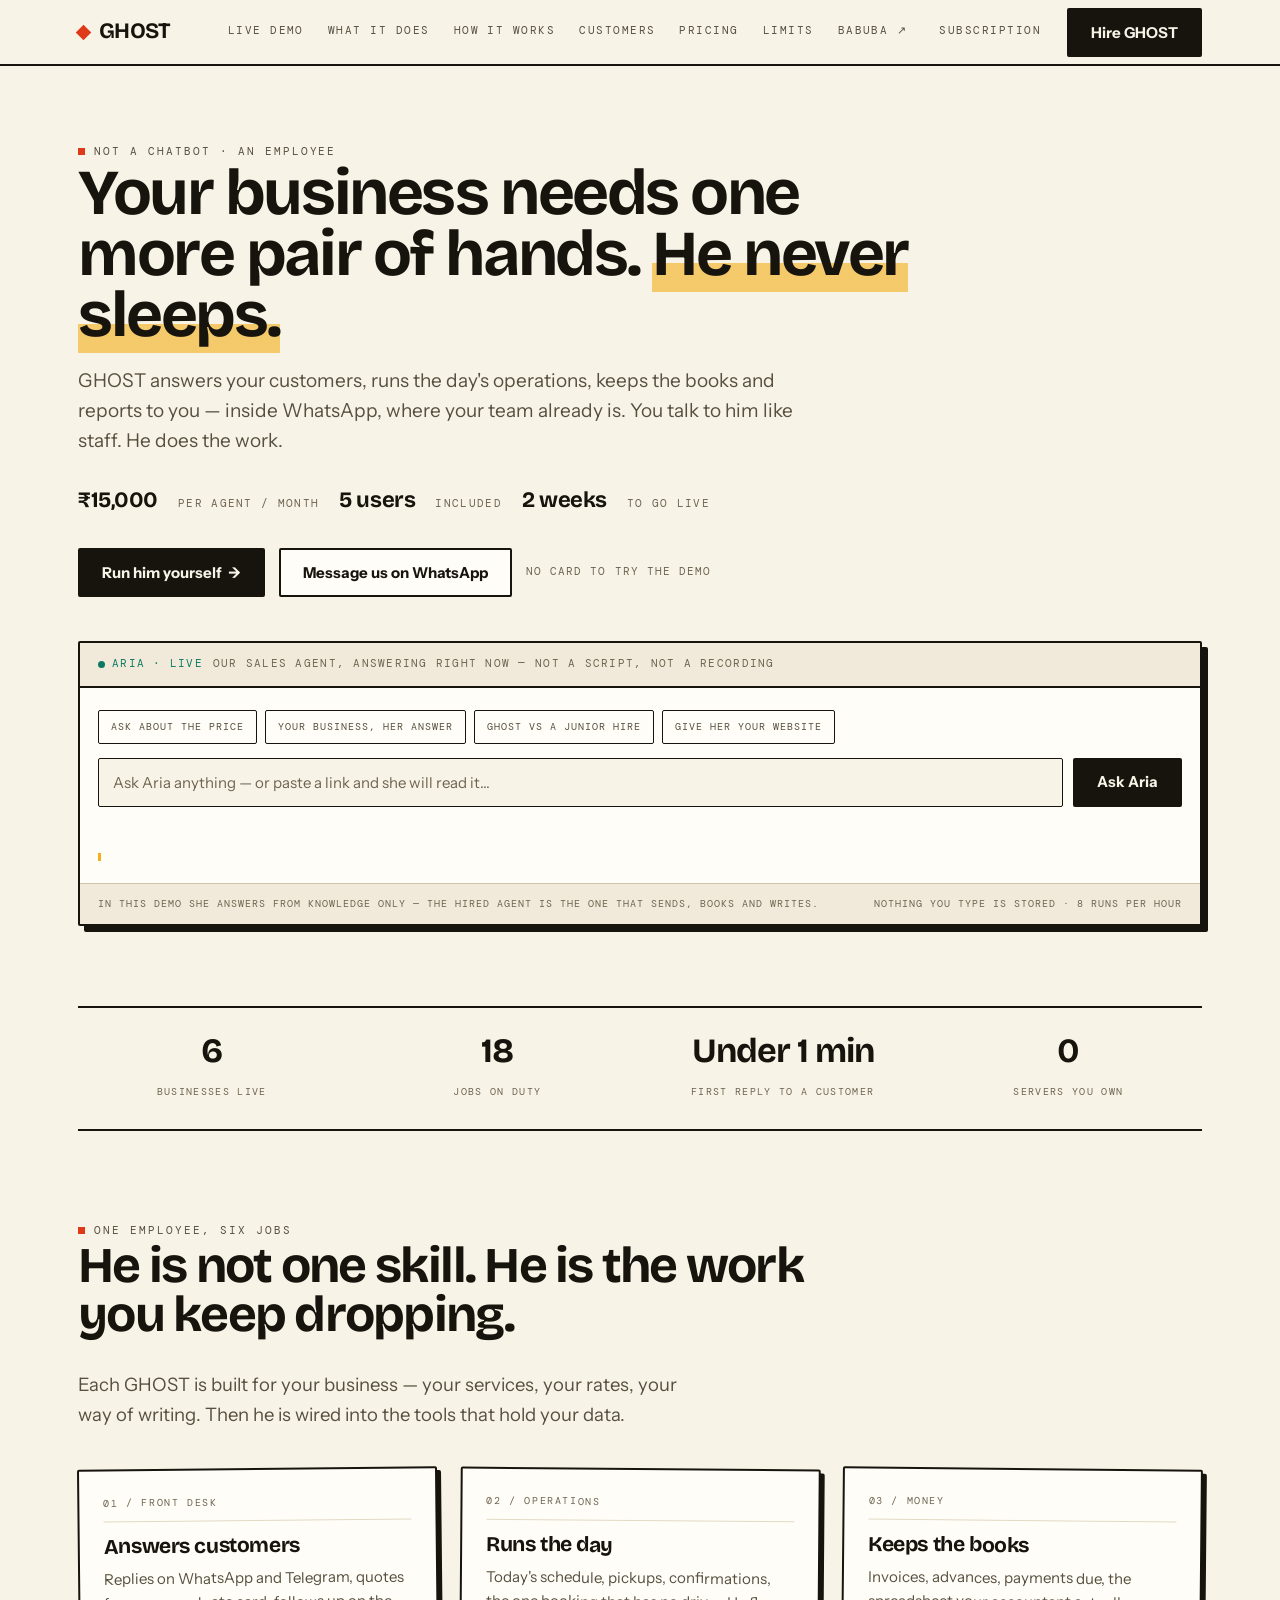
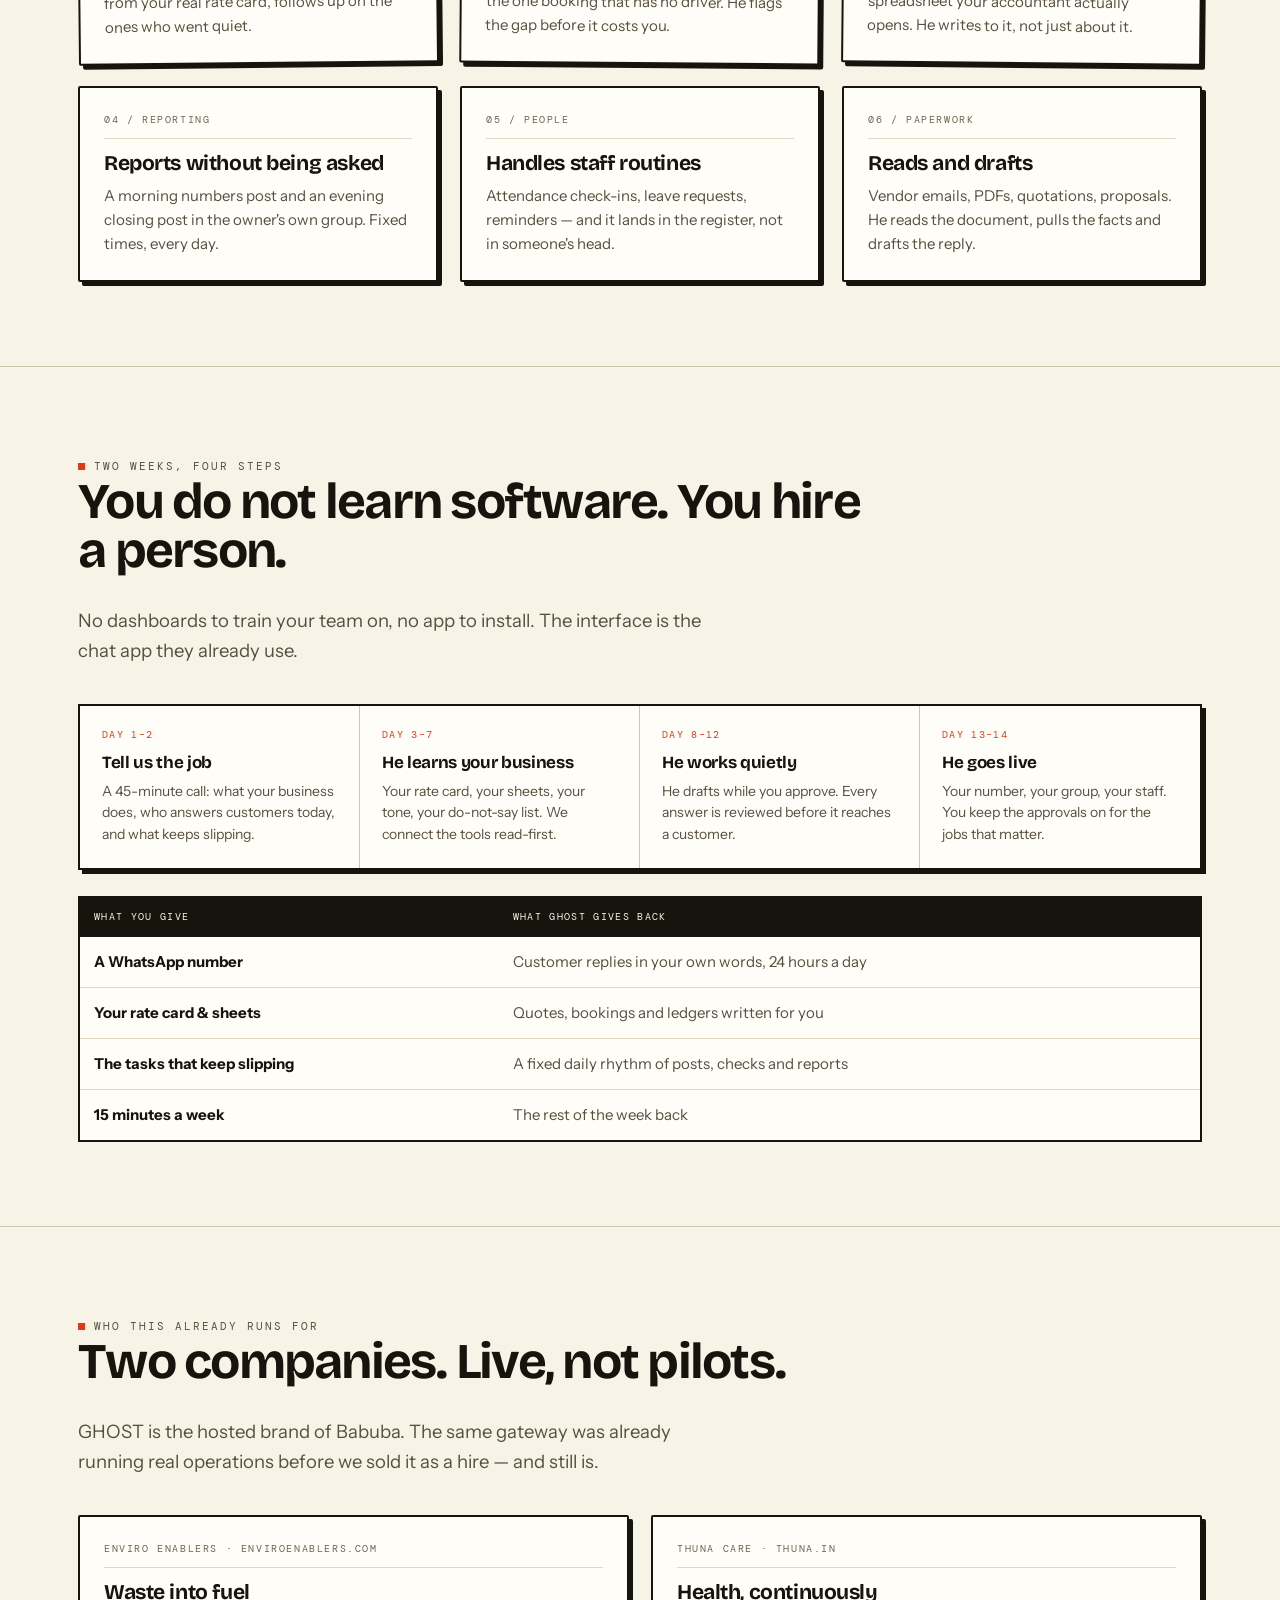
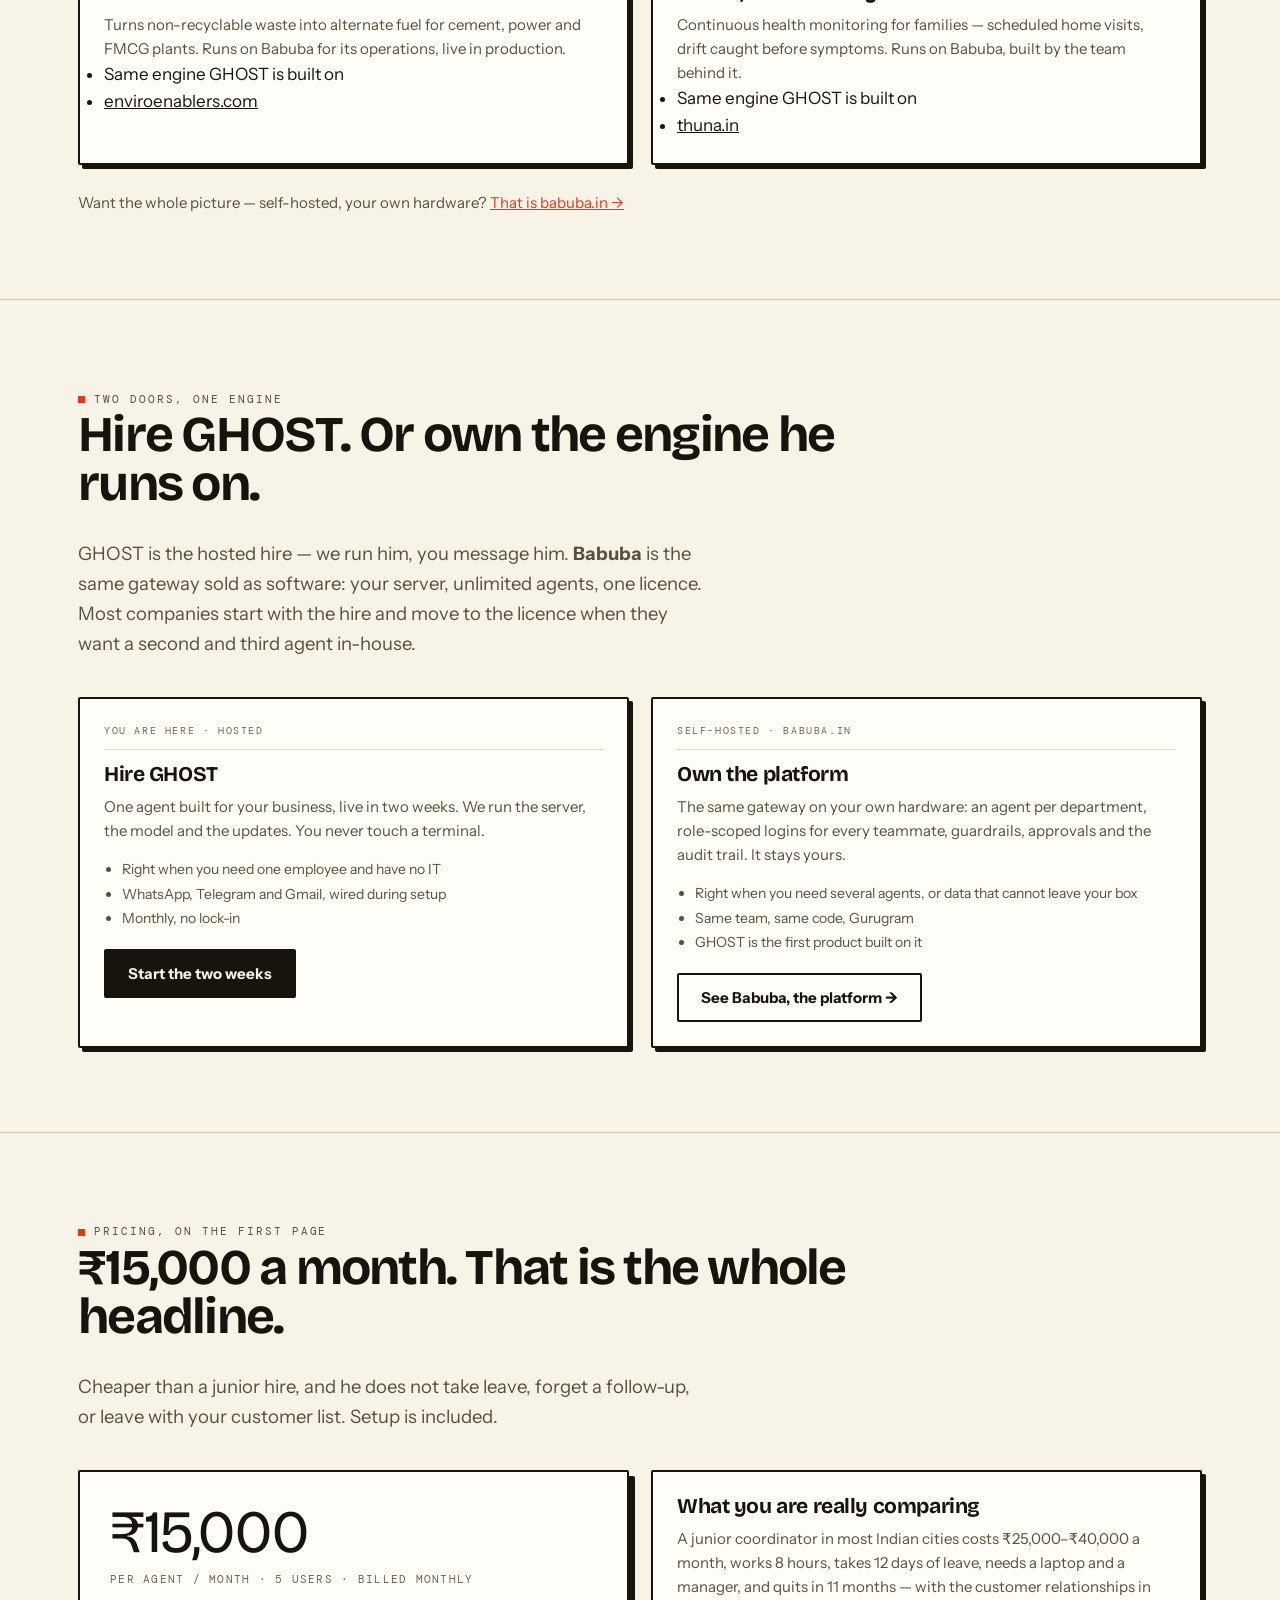
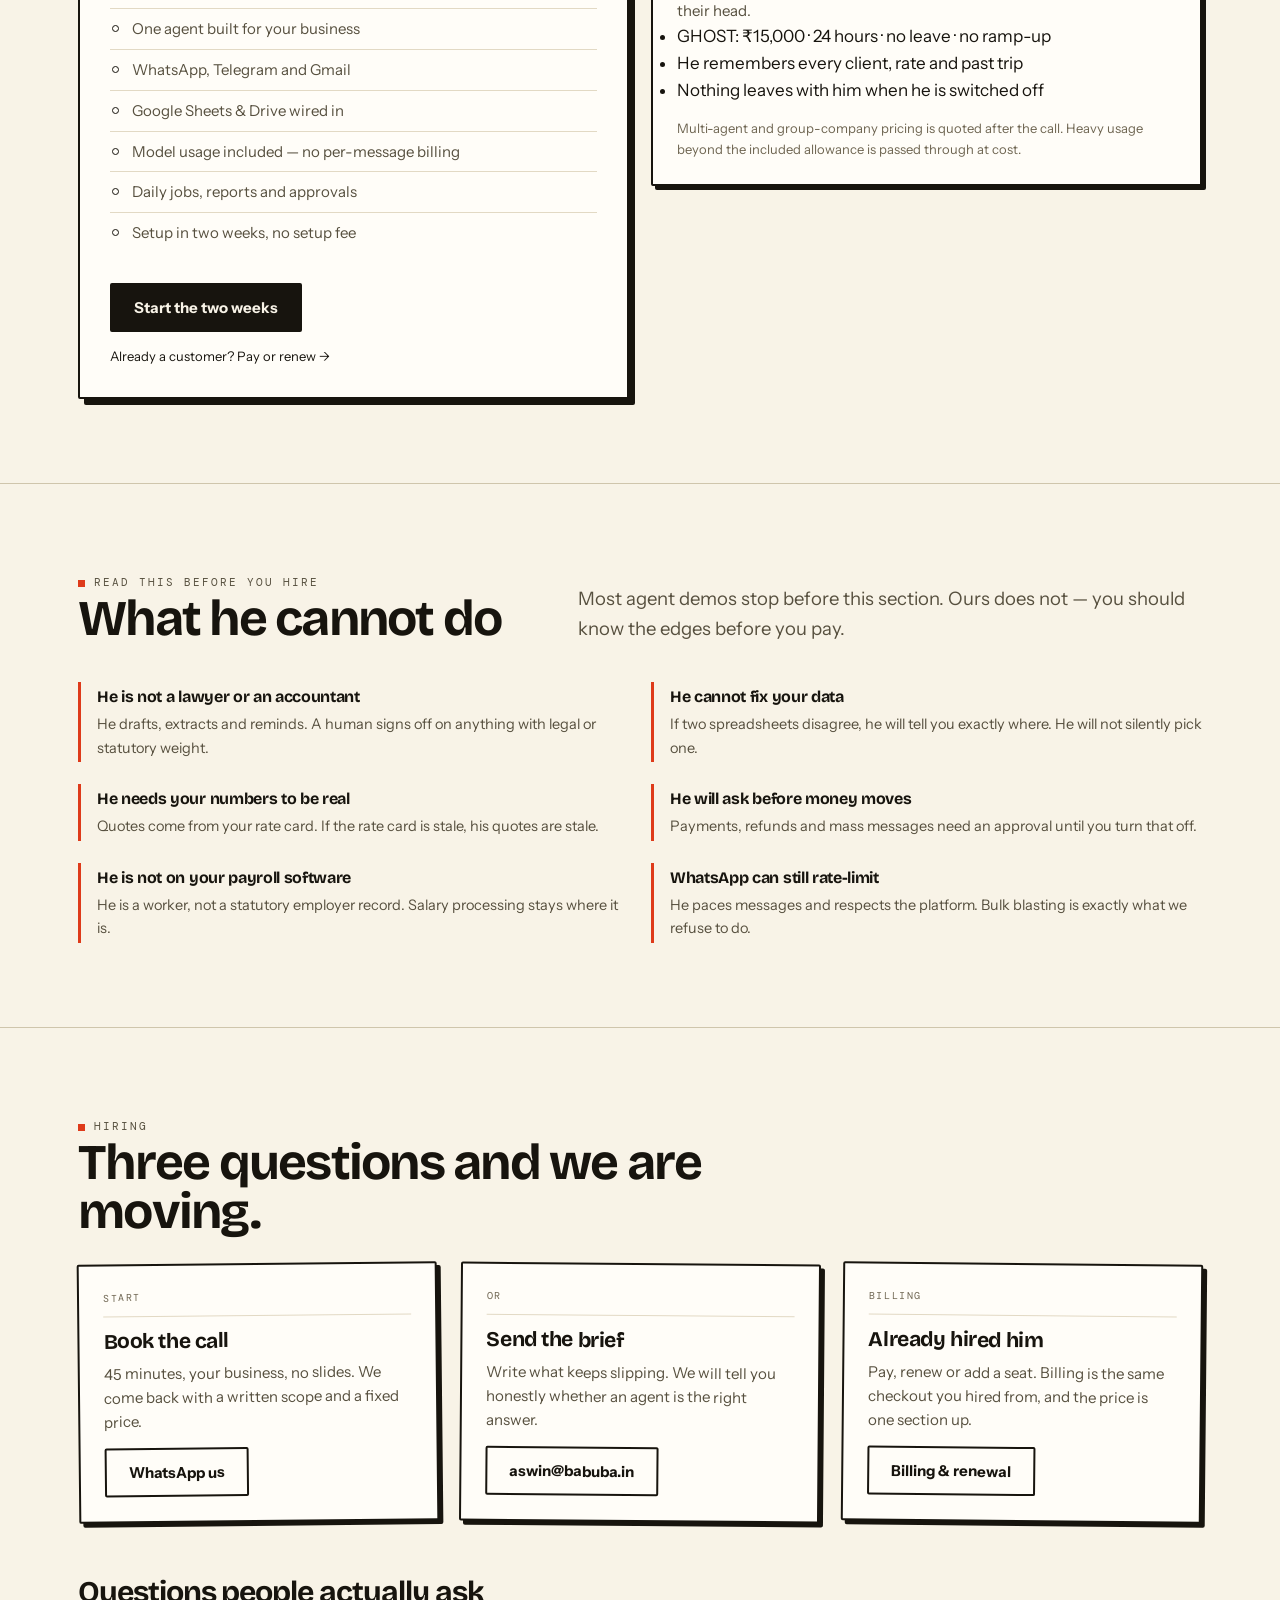
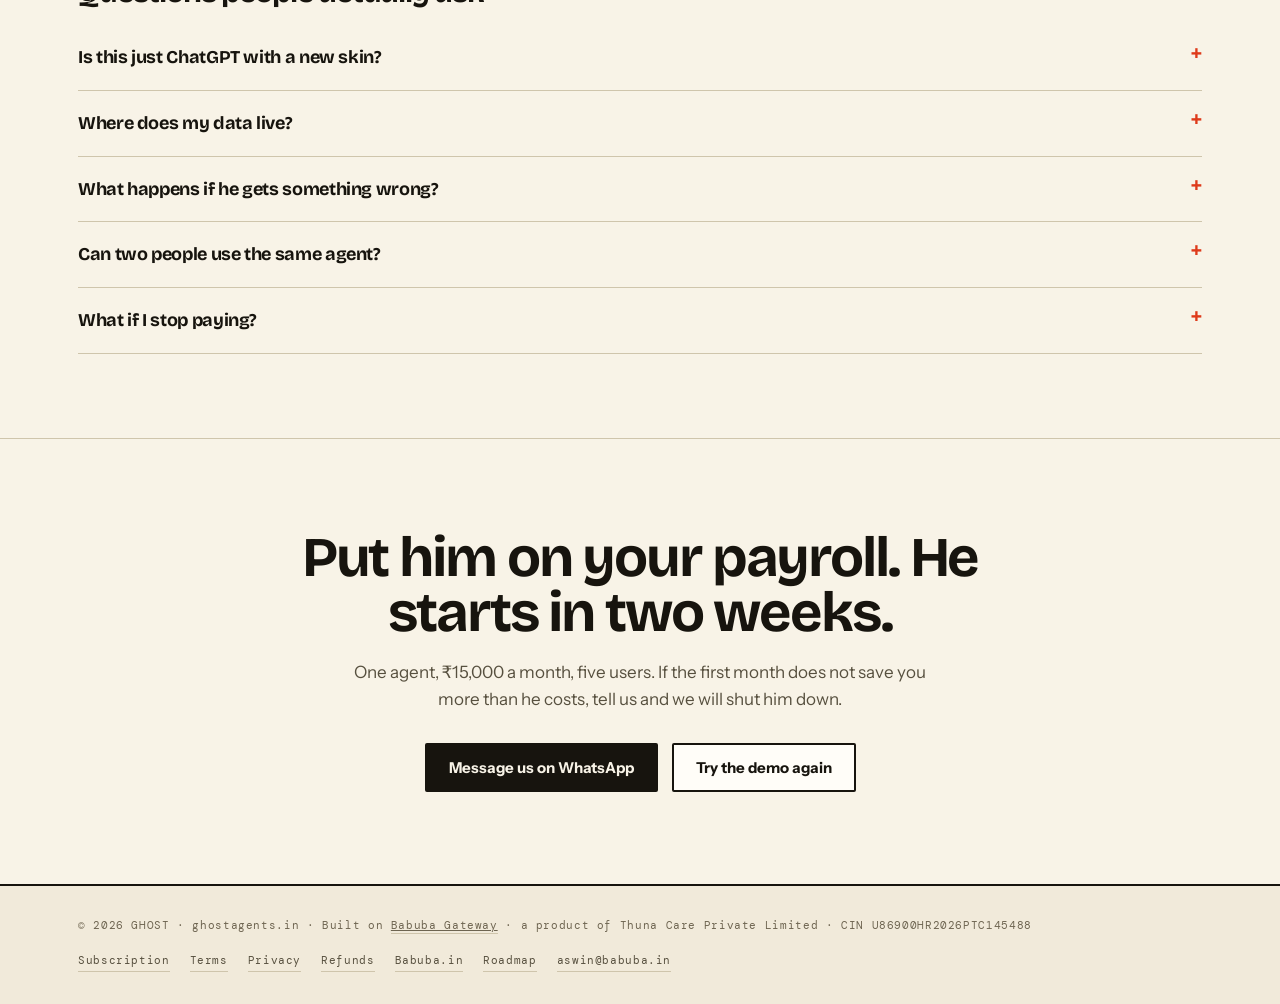
==== index.html @ a164677c "Add #platform band: hire GHOST vs own the Babuba licence, reciprocal link to babuba.in, nav entry" ====
<!DOCTYPE html>
<html lang="en">
<head>
<meta charset="utf-8" />
<meta name="viewport" content="width=device-width,initial-scale=1" />
<title>GHOST — the AI employee that works on WhatsApp</title>
<meta name="description" content="GHOST is an AI employee for your business: it answers customers, runs operations, keeps the books and reports to you — on WhatsApp. ₹15,000 per agent per month for 5 users. Live in two weeks." />
<link rel="canonical" href="https://ghostagents.in/" />
<meta property="og:title" content="GHOST — the AI employee that works on WhatsApp" />
<meta property="og:description" content="One agent that answers customers, runs ops and keeps the books. ₹15,000/month, 5 users, live in two weeks." />
<meta property="og:type" content="website" />
<meta property="og:url" content="https://ghostagents.in/" />
<meta name="theme-color" content="#F8F3E7" />
<meta property="og:site_name" content="GHOST" />
<meta property="og:image" content="https://ghostagents.in/assets/og-ghost.png" />
<meta property="og:image:width" content="1200" />
<meta property="og:image:height" content="630" />
<meta property="og:image:alt" content="GHOST — the AI employee that works on WhatsApp" />
<meta name="twitter:card" content="summary_large_image" />
<meta name="twitter:title" content="GHOST — the AI employee that works on WhatsApp" />
<meta name="twitter:description" content="One agent that answers customers, runs ops and keeps the books. ₹15,000/month, 5 users, live in two weeks." />
<meta name="twitter:image" content="https://ghostagents.in/assets/og-ghost.png" />
<script type="application/ld+json">
{
  "@context": "https://schema.org",
  "@graph": [
    {
      "@type": "Organization",
      "@id": "https://ghostagents.in/#org",
      "name": "GHOST",
      "legalName": "Thuna Care Private Limited",
      "url": "https://ghostagents.in/",
      "email": "aswin@babuba.in",
      "logo": "https://ghostagents.in/assets/og-ghost.png",
      "identifier": "CIN U86900HR2026PTC145488",
      "address": {
        "@type": "PostalAddress",
        "addressLocality": "Gurugram",
        "addressRegion": "Haryana",
        "addressCountry": "IN"
      },
      "sameAs": [
        "https://www.babuba.in"
      ]
    },
    {
      "@type": "Product",
      "name": "GHOST",
      "description": "An AI employee for small businesses that answers customers, runs daily operations, keeps the books and reports to the owner inside WhatsApp.",
      "brand": {
        "@id": "https://ghostagents.in/#org"
      },
      "category": "AI employee / business automation",
      "offers": {
        "@type": "Offer",
        "price": "15000",
        "priceCurrency": "INR",
        "availability": "https://schema.org/InStock",
        "url": "https://ghostagents.in/#pricing",
        "priceSpecification": {
          "@type": "UnitPriceSpecification",
          "price": "15000",
          "priceCurrency": "INR",
          "unitText": "MONTH",
          "referenceQuantity": {
            "@type": "QuantitativeValue",
            "value": 1,
            "unitCode": "MON"
          }
        }
      }
    }
  ]
}
</script>
<link rel="icon" href="data:image/svg+xml,<svg xmlns='http://www.w3.org/2000/svg' viewBox='0 0 100 100'><rect width='100' height='100' rx='22' fill='%2317140E'/><text x='50' y='72' font-size='62' font-family='system-ui' font-weight='700' fill='%23F8F3E7' text-anchor='middle'>G</text></svg>" />
<link rel="icon" type="image/png" sizes="64x64" href="/favicon.png" />
<link rel="apple-touch-icon" sizes="180x180" href="/apple-touch-icon.png" />
<link rel="stylesheet" href="/theme.css?v=2" />
</head>
<body>

<header>
  <div class="wrap">
    <nav>
      <a class="brand" href="/"><span class="dot"></span>GHOST</a>
      <div class="nlinks">
        <a href="#demo">Live demo</a>
        <a href="#works">What it does</a>
        <a href="#how">How it works</a>
        <a href="#who">Customers</a>
        <a href="#pricing">Pricing</a>
        <a href="#limits">Limits</a>
        <a href="#platform">Babuba &#8599;</a>
      </div>
      <a class="nsub" href="https://app.ghostagents.in/">Subscription</a>
        <a class="btn btn-p" href="#start">Hire GHOST</a>
    </nav>
  </div>
</header>

<main>
<div class="wrap">
  <div class="hero">
    <span class="eyebrow">Not a chatbot · an employee</span>
    <h1>Your business needs one more pair of hands. <em>He never sleeps.</em></h1>
    <p>GHOST answers your customers, runs the day's operations, keeps the books and reports to you — inside WhatsApp, where your team already is. You talk to him like staff. He does the work.</p>
    <div class="pricebar">
      <b>₹15,000</b><span>per agent / month</span>
      <b>5 users</b><span>included</span>
      <b>2 weeks</b><span>to go live</span>
    </div>
    <div class="cta">
      <a class="btn btn-p" href="#demo">Run him yourself &nbsp;→</a>
      <a class="btn btn-g" href="https://wa.me/919497243925?text=Hi%2C%20I%20want%20to%20hire%20GHOST" target="_blank" rel="noopener">Message us on WhatsApp</a>
      <small>No card to try the demo</small>
    </div>

    <!-- LIVE DEMO -->
    <div class="demo" id="demo">
      <div class="demo-top">
        <span class="live"><i></i>ARIA · LIVE</span>
        <span>our sales agent, answering right now — not a script, not a recording</span>
      </div>
      <div class="demo-body">
        <div class="chips">
          <button class="chip" data-t="What is GHOST, in one line, and what does it cost?">Ask about the price</button>
          <button class="chip" data-t="We run a 6-person travel agency in Kochi. What would GHOST actually do for us?">Your business, her answer</button>
          <button class="chip" data-t="Which is the better buy for a small firm — GHOST at Rs 15,000 a month or a junior hire?">GHOST vs a junior hire</button>
          <button class="chip" data-t="https://ghostagents.in what would you change on this page?">Give her your website</button>
        </div>
        <div class="row">
          <input class="din" id="q" placeholder="Ask Aria anything — or paste a link and she will read it…" maxlength="400" />
          <button class="run" id="go">Ask Aria</button>
        </div>
        <div class="out" id="out">
          <div class="trace" id="trace"></div>
          <div class="facts" id="facts"></div>
          <div class="answer" id="answer"></div>
        </div>
      </div>
      <div class="demo-foot">
        <span id="meta">In this demo she answers from knowledge only — the hired agent is the one that sends, books and writes.</span>
        <span>Nothing you type is stored · 8 runs per hour</span>
      </div>
    </div>
  </div>

  <div class="strip">
    <div class="strip-grid">
      <div><b>6</b><span>businesses live</span></div>
      <div><b>18</b><span>jobs on duty</span></div>
      <div><b>Under 1 min</b><span>first reply to a customer</span></div>
      <div><b>0</b><span>servers you own</span></div>
    </div>
  </div>
</div>

<section class="blk" id="works">
  <div class="wrap">
    <div class="head">
      <div>
        <span class="eyebrow">One employee, six jobs</span>
        <h2 class="sec-t">He is not one skill. He is the work you keep dropping.</h2>
      </div>
      <p class="lede">Each GHOST is built for your business — your services, your rates, your way of writing. Then he is wired into the tools that hold your data.</p>
    </div>
    <div class="grid3">
      <div class="card"><span class="num">01 / FRONT DESK</span><h3>Answers customers</h3><p>Replies on WhatsApp and Telegram, quotes from your real rate card, follows up on the ones who went quiet.</p></div>
      <div class="card"><span class="num">02 / OPERATIONS</span><h3>Runs the day</h3><p>Today's schedule, pickups, confirmations, the one booking that has no driver. He flags the gap before it costs you.</p></div>
      <div class="card"><span class="num">03 / MONEY</span><h3>Keeps the books</h3><p>Invoices, advances, payments due, the spreadsheet your accountant actually opens. He writes to it, not just about it.</p></div>
      <div class="card"><span class="num">04 / REPORTING</span><h3>Reports without being asked</h3><p>A morning numbers post and an evening closing post in the owner's own group. Fixed times, every day.</p></div>
      <div class="card"><span class="num">05 / PEOPLE</span><h3>Handles staff routines</h3><p>Attendance check-ins, leave requests, reminders — and it lands in the register, not in someone's head.</p></div>
      <div class="card"><span class="num">06 / PAPERWORK</span><h3>Reads and drafts</h3><p>Vendor emails, PDFs, quotations, proposals. He reads the document, pulls the facts and drafts the reply.</p></div>
    </div>
  </div>
</section>

<section class="blk" id="how">
  <div class="wrap">
    <div class="head">
      <div>
        <span class="eyebrow">Two weeks, four steps</span>
        <h2 class="sec-t">You do not learn software. You hire a person.</h2>
      </div>
      <p class="lede">No dashboards to train your team on, no app to install. The interface is the chat app they already use.</p>
    </div>
    <div class="steps">
      <div class="step"><em>DAY 1–2</em><b>Tell us the job</b><p>A 45-minute call: what your business does, who answers customers today, and what keeps slipping.</p></div>
      <div class="step"><em>DAY 3–7</em><b>He learns your business</b><p>Your rate card, your sheets, your tone, your do-not-say list. We connect the tools read-first.</p></div>
      <div class="step"><em>DAY 8–12</em><b>He works quietly</b><p>He drafts while you approve. Every answer is reviewed before it reaches a customer.</p></div>
      <div class="step"><em>DAY 13–14</em><b>He goes live</b><p>Your number, your group, your staff. You keep the approvals on for the jobs that matter.</p></div>
    </div>
    <table class="tbl">
      <thead><tr><th>What you give</th><th>What GHOST gives back</th></tr></thead>
      <tbody>
        <tr><td>A WhatsApp number</td><td>Customer replies in your own words, 24 hours a day</td></tr>
        <tr><td>Your rate card &amp; sheets</td><td>Quotes, bookings and ledgers written for you</td></tr>
        <tr><td>The tasks that keep slipping</td><td>A fixed daily rhythm of posts, checks and reports</td></tr>
        <tr><td>15 minutes a week</td><td>The rest of the week back</td></tr>
      </tbody>
    </table>
  </div>
</section>

<section class="blk" id="who">
  <div class="wrap">
    <div class="head">
      <div>
        <span class="eyebrow">Who this already runs for</span>
        <h2 class="sec-t">Two companies. Live, not pilots.</h2>
      </div>
      <p class="lede">GHOST is the hosted brand of Babuba. The same gateway was already running real operations before we sold it as a hire &mdash; and still is.</p>
    </div>
    <div class="grid2">
      <div class="card">
        <span class="num">ENVIRO ENABLERS &middot; enviroenablers.com</span>
        <h3>Waste into fuel</h3>
        <p>Turns non-recyclable waste into alternate fuel for cement, power and FMCG plants. Runs on Babuba for its operations, live in production.</p>
        <ul>
          <li>Same engine GHOST is built on</li>
          <li><a href="https://enviroenablers.com" target="_blank" rel="noopener" style="color:inherit;text-decoration:underline">enviroenablers.com</a></li>
        </ul>
      </div>
      <div class="card">
        <span class="num">THUNA CARE &middot; thuna.in</span>
        <h3>Health, continuously</h3>
        <p>Continuous health monitoring for families &mdash; scheduled home visits, drift caught before symptoms. Runs on Babuba, built by the team behind it.</p>
        <ul>
          <li>Same engine GHOST is built on</li>
          <li><a href="https://thuna.in" target="_blank" rel="noopener" style="color:inherit;text-decoration:underline">thuna.in</a></li>
        </ul>
      </div>
    </div>
    <p style="margin-top:26px;color:var(--mut);font-size:15px">Want the whole picture &mdash; self-hosted, your own hardware? <a href="https://www.babuba.in/" target="_blank" rel="noopener" style="color:var(--acc);text-decoration:underline">That is babuba.in &rarr;</a></p>
  </div>
</section>

<section class="blk" id="platform">
  <div class="wrap">
    <div class="head">
      <div>
        <span class="eyebrow">Two doors, one engine</span>
        <h2 class="sec-t">Hire GHOST. Or own the engine he runs on.</h2>
      </div>
      <p class="lede">GHOST is the hosted hire &mdash; we run him, you message him. <b>Babuba</b> is the same gateway sold as software: your server, unlimited agents, one licence. Most companies start with the hire and move to the licence when they want a second and third agent in-house.</p>
    </div>
    <div class="grid2">
      <div class="card">
        <span class="num">You are here &middot; hosted</span>
        <h3>Hire GHOST</h3>
        <p>One agent built for your business, live in two weeks. We run the server, the model and the updates. You never touch a terminal.</p>
        <ul style="margin:14px 0 0;padding-left:18px;font-size:14px;line-height:1.75;color:var(--ink2)">
          <li>Right when you need one employee and have no IT</li>
          <li>WhatsApp, Telegram and Gmail, wired during setup</li>
          <li>Monthly, no lock-in</li>
        </ul>
        <a class="btn btn-p" style="margin-top:18px" href="#start">Start the two weeks</a>
      </div>
      <div class="card">
        <span class="num">Self-hosted &middot; babuba.in</span>
        <h3>Own the platform</h3>
        <p>The same gateway on your own hardware: an agent per department, role-scoped logins for every teammate, guardrails, approvals and the audit trail. It stays yours.</p>
        <ul style="margin:14px 0 0;padding-left:18px;font-size:14px;line-height:1.75;color:var(--ink2)">
          <li>Right when you need several agents, or data that cannot leave your box</li>
          <li>Same team, same code, Gurugram</li>
          <li>GHOST is the first product built on it</li>
        </ul>
        <a class="btn btn-g" style="margin-top:18px" href="https://www.babuba.in/" target="_blank" rel="noopener">See Babuba, the platform &rarr;</a>
      </div>
    </div>
  </div>
</section>

<section class="blk" id="pricing">
  <div class="wrap">
    <div class="head">
      <div>
        <span class="eyebrow">Pricing, on the first page</span>
        <h2 class="sec-t">₹15,000 a month. That is the whole headline.</h2>
      </div>
      <p class="lede">Cheaper than a junior hire, and he does not take leave, forget a follow-up, or leave with your customer list. Setup is included.</p>
    </div>
    <div class="grid2">
      <div class="pcard">
        <div class="amt">₹15,000</div>
        <div class="per">per agent / month · 5 users · billed monthly</div>
        <ul>
          <li>One agent built for your business</li>
          <li>WhatsApp, Telegram and Gmail</li>
          <li>Google Sheets &amp; Drive wired in</li>
          <li>Model usage included — no per-message billing</li>
          <li>Daily jobs, reports and approvals</li>
          <li>Setup in two weeks, no setup fee</li>
        </ul>
        <div class="cta"><a class="btn btn-p" href="#start">Start the two weeks</a></div>
      <p style="margin-top:14px;font-size:13px"><a href="https://app.ghostagents.in/">Already a customer? Pay or renew &rarr;</a></p>
      </div>
      <div class="card" style="align-self:start">
        <h3>What you are really comparing</h3>
        <p>A junior coordinator in most Indian cities costs ₹25,000–₹40,000 a month, works 8 hours, takes 12 days of leave, needs a laptop and a manager, and quits in 11 months — with the customer relationships in their head.</p>
        <ul>
          <li>GHOST: ₹15,000 · 24 hours · no leave · no ramp-up</li>
          <li>He remembers every client, rate and past trip</li>
          <li>Nothing leaves with him when he is switched off</li>
        </ul>
        <p style="margin-top:14px;color:var(--dim);font-size:13px">Multi-agent and group-company pricing is quoted after the call. Heavy usage beyond the included allowance is passed through at cost.</p>
      </div>
    </div>
  </div>
</section>

<section class="blk" id="limits">
  <div class="wrap">
    <div class="head">
      <div>
        <span class="eyebrow">Read this before you hire</span>
        <h2 class="sec-t">What he cannot do</h2>
      </div>
      <p class="lede">Most agent demos stop before this section. Ours does not — you should know the edges before you pay.</p>
    </div>
    <div class="limits">
      <div class="lim"><b>He is not a lawyer or an accountant</b><p>He drafts, extracts and reminds. A human signs off on anything with legal or statutory weight.</p></div>
      <div class="lim"><b>He cannot fix your data</b><p>If two spreadsheets disagree, he will tell you exactly where. He will not silently pick one.</p></div>
      <div class="lim"><b>He needs your numbers to be real</b><p>Quotes come from your rate card. If the rate card is stale, his quotes are stale.</p></div>
      <div class="lim"><b>He will ask before money moves</b><p>Payments, refunds and mass messages need an approval until you turn that off.</p></div>
      <div class="lim"><b>He is not on your payroll software</b><p>He is a worker, not a statutory employer record. Salary processing stays where it is.</p></div>
      <div class="lim"><b>WhatsApp can still rate-limit</b><p>He paces messages and respects the platform. Bulk blasting is exactly what we refuse to do.</p></div>
    </div>
  </div>
</section>

<section class="blk" id="start">
  <div class="wrap">
    <span class="eyebrow">Hiring</span>
    <h2 class="sec-t" style="margin-bottom:26px">Three questions and we are moving.</h2>
    <div class="grid3">
      <div class="card"><span class="num">START</span><h3>Book the call</h3><p>45 minutes, your business, no slides. We come back with a written scope and a fixed price.</p><a class="btn btn-g" style="margin-top:14px" href="https://wa.me/919497243925?text=Hi%2C%20I%20want%20to%20hire%20GHOST" target="_blank" rel="noopener">WhatsApp us</a></div>
      <div class="card"><span class="num">OR</span><h3>Send the brief</h3><p>Write what keeps slipping. We will tell you honestly whether an agent is the right answer.</p><a class="btn btn-g" style="margin-top:14px" href="mailto:aswin@babuba.in?subject=Hiring%20GHOST">aswin@babuba.in</a></div>
      <div class="card"><span class="num">BILLING</span><h3>Already hired him</h3><p>Pay, renew or add a seat. Billing is the same checkout you hired from, and the price is one section up.</p><a class="btn btn-g" style="margin-top:14px" href="https://app.ghostagents.in/" target="_blank" rel="noopener">Billing &amp; renewal</a></div>
    </div>

    <div style="margin-top:56px">
      <h2 class="sec-t" style="font-size:clamp(22px,2.6vw,30px);margin-bottom:18px">Questions people actually ask</h2>
      <details><summary>Is this just ChatGPT with a new skin?</summary><p>No. ChatGPT answers; GHOST acts. He holds the tools — WhatsApp, your Sheets, your Drive, your site repo — and he runs on a schedule. The demo above is a real live call, not a video.</p></details>
      <details><summary>Where does my data live?</summary><p>Your agent runs in its own isolated container with its own credentials. One customer's agent cannot read another's data, and your Google account is connected by you, revocable by you, at any time.</p></details>
      <details><summary>What happens if he gets something wrong?</summary><p>Approvals stay on for the jobs that matter until you trust him. Every action is logged, and you can read the log from the panel — what he read, what he wrote, and when.</p></details>
      <details><summary>Can two people use the same agent?</summary><p>Yes — five users are included. Staff, family or partners can each talk to him, and he answers according to who is asking.</p></details>
      <details><summary>What if I stop paying?</summary><p>He stops. You keep your data — it lives in your Google account and your WhatsApp, not in ours.</p></details>
    </div>
  </div>
</section>

<div class="close">
  <div class="wrap">
    <h2>Put him on your payroll. He starts in two weeks.</h2>
    <p>One agent, ₹15,000 a month, five users. If the first month does not save you more than he costs, tell us and we will shut him down.</p>
    <div class="cta" style="justify-content:center">
      <a class="btn btn-p" href="https://wa.me/919497243925?text=Hi%2C%20I%20want%20to%20hire%20GHOST" target="_blank" rel="noopener">Message us on WhatsApp</a>
      <a class="btn btn-g" href="#demo">Try the demo again</a>
    </div>
  </div>
</div>
</main>

<footer>
  <div class="wrap fgrid">
    <div>© 2026 GHOST · ghostagents.in · Built on <a href="https://www.babuba.in" target="_blank" rel="noopener" style="color:inherit;text-decoration:underline">Babuba Gateway</a> &middot; a product of Thuna Care Private Limited &middot; CIN U86900HR2026PTC145488</div>
    <div style="display:flex;gap:20px">
      <a href="https://app.ghostagents.in/">Subscription</a>
      <a href="/terms.html">Terms</a>
      <a href="/privacy.html">Privacy</a>
      <a href="/refund.html">Refunds</a>
      <a href="https://www.babuba.in/" target="_blank" rel="noopener">Babuba.in</a>
      <a href="https://www.babuba.in/roadmap.html" target="_blank" rel="noopener">Roadmap</a>
      <a href="mailto:aswin@babuba.in">aswin@babuba.in</a>
    </div>
  </div>
</footer>

<script>
(function(){
  var API = "https://demo.ghostagents.in/demo";
  var q = document.getElementById("q"), go = document.getElementById("go");
  var out = document.getElementById("out"), trace = document.getElementById("trace");
  var facts = document.getElementById("facts"), answer = document.getElementById("answer");
  var meta = document.getElementById("meta");

  document.querySelectorAll(".chip").forEach(function(c){
    c.addEventListener("click", function(){ q.value = c.dataset.t; q.focus(); });
  });

  function esc(s){ return String(s||"").replace(/[&<>]/g, function(m){ return {"&":"&amp;","<":"&lt;",">":"&gt;"}[m]; }); }

  async function run(){
    var input = (q.value || "").trim();
    if (!input.length){ q.focus(); return; }
    go.disabled = true; go.textContent = "Aria is typing…";
    out.classList.add("on"); trace.innerHTML = '<div class="tstep"><b>›</b><span>sent to the agent…</span></div>';
    facts.innerHTML = ""; answer.textContent = ""; answer.classList.remove("err");
    try {
      var r = await fetch(API, { method:"POST", headers:{"content-type":"application/json"}, body: JSON.stringify({ input: input }) });
      var d = await r.json();
      trace.innerHTML = (d.steps || []).map(function(s){
        return '<div class="tstep"><b>✓</b><span>' + esc(s.name) + (s.detail ? ' <span style="color:#6E6551">· ' + esc(s.detail) + '</span>' : "") + "</span></div>";
      }).join("") || '<div class="tstep"><b>!</b><span>no steps</span></div>';
      if (d.facts && d.facts.length){
        facts.innerHTML = d.facts.map(function(f){ return '<div class="fact"><k>' + esc(f.k) + "</k><v>" + esc(f.v) + "</v></div>"; }).join("");
      }
      if (d.ok){ answer.textContent = d.answer || ""; }
      else { answer.classList.add("err"); answer.textContent = d.error || "the agent could not finish that one"; }
      meta.textContent = "Done in " + ((d.ms||0)/1000).toFixed(1) + "s · " + (d.kind === "brief" ? "read the real page" : "reasoning, no web access");
    } catch(e) {
      trace.innerHTML = '<div class="tstep"><b>!</b><span>could not reach the demo</span></div>';
      answer.classList.add("err"); answer.textContent = "The demo service did not answer. Try again, or message us on WhatsApp.";
    } finally {
      go.disabled = false; go.textContent = "Ask Aria";
    }
  }

  go.addEventListener("click", run);
  q.addEventListener("keydown", function(e){ if (e.key === "Enter") run(); });
})();
</script>
</body>
</html>
---- theme.css ----
@font-face{font-family:'Bricolage';font-style:normal;font-weight:700;font-display:swap;src:url([data-uri]) format('woff2')}
@font-face{font-family:'Bricolage';font-style:normal;font-weight:400;font-display:swap;src:url([data-uri]) format('woff2')}
@font-face{font-family:'Instrument Sans';font-style:normal;font-weight:400;font-display:swap;src:url([data-uri]) format('woff2')}
@font-face{font-family:'Instrument Sans';font-style:normal;font-weight:700;font-display:swap;src:url([data-uri]) format('woff2')}
@font-face{font-family:'Instrument Serif';font-style:italic;font-weight:400;font-display:swap;src:url([data-uri]) format('woff2')}
@font-face{font-family:'DM Mono';font-style:normal;font-weight:400;font-display:swap;src:url([data-uri]) format('woff2')}
@font-face{font-family:'Nothing You Could Do';font-style:normal;font-weight:400;font-display:swap;src:url([data-uri]) format('woff2')}
/* ==========================================================================
   GHOST — theme.css
   Same design system as babuba.in (v3 editorial): cream paper, ink, hard
   offset shadows, Bricolage display type, Instrument Sans prose, DM Mono
   chrome. Fonts embedded below (no network), so the page paints instantly.
   ========================================================================== */

:root{
  --paper:#F8F3E7; --paper2:#F1EADA; --white:#FFFDF8;
  --ink:#17140E; --ink2:#57503F; --ink3:#6E6551;
  --line:#CFC5AC; --line2:#E2D9C4;
  --red:#DE3A1A; --blue:#1D34D8; --gold:#F2B01E; --teal:#0C7A62;
  --disp:'Bricolage',system-ui,sans-serif;
  --body:'Instrument Sans',system-ui,sans-serif;
  --mono:'DM Mono',ui-monospace,monospace;
  --serif:'Instrument Serif',Georgia,serif;
  --hand:'Nothing You Could Do',cursive;
  --sh:6px 6px 0 var(--ink);
  --sh-sm:4px 4px 0 var(--ink);
  --wrap:1180px; --max:1180px; --r:2px;
  --ease:cubic-bezier(.16,1,.3,1); --dur:.18s;

  /* legacy aliases — older markup keeps working */
  --bg:var(--paper); --bg2:var(--paper2); --panel:var(--white); --panel2:var(--paper2);
  --fg:var(--ink); --mut:var(--ink2); --dim:var(--ink3); --faint:var(--ink3);
  --acc:var(--red); --acc2:var(--blue); --card:var(--white);
  --volt:var(--gold); --volt-dim:rgba(242,176,30,.2);
  --amber:var(--gold); --signal:var(--red); --bad:var(--red); --ok:var(--teal);
  --sans:var(--body);
}

*,*::before,*::after{box-sizing:border-box;margin:0;padding:0}
html{-webkit-text-size-adjust:100%;scroll-behavior:smooth;overflow-x:hidden;color-scheme:light}
body{
  background:var(--paper); color:var(--ink);
  font-family:var(--body); font-size:17px; line-height:1.6;
  -webkit-font-smoothing:antialiased; overflow-x:hidden;
}
img,svg{display:block;max-width:100%}
a{color:inherit;text-decoration:none}
button{font:inherit;color:inherit;cursor:pointer}
::selection{background:var(--gold);color:var(--ink)}
:focus-visible{outline:3px solid var(--blue);outline-offset:3px}
.wrap{max-width:var(--wrap);margin:0 auto;padding:0 28px}
.scanlines{display:none}

/* ---------- type ---------- */
h1,h2,h3,h4,h5{font-family:var(--disp);font-weight:700;letter-spacing:-.03em;line-height:1}
.hero h1{font-size:clamp(34px,5vw,68px);line-height:.95;letter-spacing:-.038em;max-width:20ch}
.hero h1 em{
  font-style:normal;
  background:linear-gradient(transparent 62%,rgba(242,176,30,.62) 62%);
}
h2.sec-t{font-size:clamp(28px,3.9vw,50px);line-height:.98;letter-spacing:-.035em;max-width:24ch}
.card h3,.pcard h3,.step b,.lim b{font-family:var(--disp);font-weight:700;letter-spacing:-.02em}
.card h3{font-size:21px;margin-bottom:10px}
p.lede{font-size:18.5px;line-height:1.62;color:var(--ink2);max-width:58ch}
p{margin:0}
.card p,.lim p,.step p,details p{color:var(--ink2);font-size:15px;line-height:1.6}
.eyebrow,.kick{
  font-family:var(--mono);font-size:11px;letter-spacing:.18em;text-transform:uppercase;
  color:var(--ink2);display:inline-flex;align-items:center;gap:9px;
}
.eyebrow::before{content:"";width:7px;height:7px;background:var(--red);display:block}
.mut,.dim{color:var(--ink3)}

/* ---------- masthead ---------- */
header{
  position:sticky;top:0;z-index:90;
  background:rgba(248,243,231,.94);backdrop-filter:blur(8px);
  border-bottom:2px solid var(--ink);
}
nav{display:flex;align-items:center;gap:26px;height:64px}
.brand{
  display:flex;align-items:center;gap:10px;
  font-family:var(--disp);font-weight:700;font-size:22px;letter-spacing:-.03em;color:var(--ink);
}
.brand .dot{width:11px;height:11px;border-radius:0;background:var(--red);box-shadow:none;transform:rotate(45deg)}
.nlinks{display:flex;gap:24px;align-items:center;margin-left:auto}
.nlinks a,.nsub{
  font-family:var(--mono);font-size:10.5px;letter-spacing:.14em;text-transform:uppercase;
  color:var(--ink2);padding:4px 0;border-bottom:2px solid transparent;transition:.15s;
}
.nlinks a:hover,.nsub:hover{color:var(--ink);border-bottom-color:var(--ink)}
.nsub{margin-left:6px}
.nav-cta{margin-left:8px}
@media(max-width:980px){.nlinks{display:none}.nsub{margin-left:auto}}

/* ---------- buttons ---------- */
.btn{
  display:inline-flex;align-items:center;gap:9px;
  font-family:var(--body);font-weight:700;font-size:15px;line-height:1;
  padding:15px 22px;border:2px solid var(--ink);border-radius:2px;
  background:var(--white);color:var(--ink);cursor:pointer;white-space:nowrap;
  transition:.18s;
}
.btn:hover{transform:translate(-2px,-2px);box-shadow:var(--sh-sm);color:var(--ink)}
.btn:active{transform:translate(0,0);box-shadow:none}
.btn-p{background:var(--ink);color:var(--paper)}
.btn-p:hover{color:var(--paper);background:var(--ink);box-shadow:4px 4px 0 var(--gold)}
.btn-g{background:var(--white);color:var(--ink);border-color:var(--ink)}
.btn-g:hover{background:var(--gold);color:var(--ink)}

/* ---------- hero ---------- */
.hero{padding:70px 0 34px;position:relative}
.hero:before{content:none}
.hero p{margin-top:20px;color:var(--ink2);font-size:clamp(16px,1.7vw,19px);max-width:58ch;line-height:1.6}
.pricebar{
  display:flex;flex-wrap:wrap;gap:8px 20px;align-items:baseline;margin-top:26px;
  font-family:var(--mono);font-size:11px;letter-spacing:.12em;text-transform:uppercase;color:var(--ink3);
}
.pricebar b{font-family:var(--disp);font-size:22px;letter-spacing:-.02em;text-transform:none;color:var(--ink)}
.pricebar span{color:var(--ink3)}
.cta{display:flex;flex-wrap:wrap;gap:14px;margin-top:30px;align-items:center}
.cta small{color:var(--ink3);font-family:var(--mono);font-size:10.5px;letter-spacing:.1em;text-transform:uppercase}

/* ---------- live demo panel ---------- */
.demo{
  margin:44px 0 6px;border:2px solid var(--ink);border-radius:2px;
  background:var(--white);box-shadow:var(--sh);overflow:hidden;
}
.demo-top{
  display:flex;align-items:center;gap:10px;padding:13px 18px;
  border-bottom:2px solid var(--ink);background:var(--paper2);
  font-family:var(--mono);font-size:10.5px;letter-spacing:.12em;text-transform:uppercase;color:var(--ink3);
}
.live{display:inline-flex;align-items:center;gap:7px;color:var(--teal);font-weight:400}
.live i{width:7px;height:7px;border-radius:50%;background:var(--teal);box-shadow:none}
.demo-body{padding:22px 18px}
.chips{display:flex;flex-wrap:wrap;gap:8px;margin-bottom:14px}
.chip{
  font-family:var(--mono);font-size:10px;letter-spacing:.1em;text-transform:uppercase;
  padding:8px 12px;border:1.5px solid var(--ink);border-radius:2px;
  background:var(--white);color:var(--ink2);transition:.15s;cursor:pointer;
}
.chip:hover{background:var(--gold);color:var(--ink)}
.chips-row,.row{display:flex;gap:10px;margin-top:6px}
.din{
  flex:1;min-width:0;padding:14px 14px;border:1.5px solid var(--ink);border-radius:2px;
  background:var(--paper);color:var(--ink);font-family:var(--body);font-size:15px;
}
.din::placeholder{color:var(--ink3)}
.din:focus{outline:none;box-shadow:var(--sh-sm);background:var(--white)}
.run{
  padding:0 22px;border:2px solid var(--ink);border-radius:2px;
  background:var(--ink);color:var(--paper);font-weight:700;font-size:15px;white-space:nowrap;transition:.18s;
}
.run:hover{box-shadow:4px 4px 0 var(--gold)}
.out{margin-top:18px;font-family:var(--body);font-size:15px;color:var(--ink)}
.trace{display:flex;flex-direction:column;gap:8px;margin-bottom:14px}
.tstep{display:flex;gap:10px;align-items:flex-start;font-family:var(--mono);font-size:11px;letter-spacing:.06em;color:var(--ink3)}
.tstep b{color:var(--teal);font-weight:400}
.facts{display:grid;grid-template-columns:repeat(auto-fit,minmax(190px,1fr));gap:10px;margin:0 0 14px}
.fact{border:1.5px solid var(--line);border-radius:2px;padding:11px 13px;background:var(--paper2)}
.fact k{display:block;font-family:var(--mono);font-size:9.5px;letter-spacing:.14em;text-transform:uppercase;color:var(--ink3);margin-bottom:4px}
.fact v{font-size:14px;color:var(--ink);word-break:break-word}
.answer{
  white-space:pre-wrap;font-size:16px;line-height:1.6;color:var(--ink);
  border-left:3px solid var(--gold);padding:4px 0 4px 16px;
}
.answer.err{border-color:var(--red);color:var(--red)}
.demo-foot{
  padding:12px 18px;border-top:1.5px solid var(--line);background:var(--paper2);
  color:var(--ink3);font-family:var(--mono);font-size:10px;letter-spacing:.1em;text-transform:uppercase;
  display:flex;justify-content:space-between;gap:12px;flex-wrap:wrap;
}
@media(max-width:640px){.chips-row,.row{flex-direction:column}.run{padding:15px}}

/* ---------- proof strip ---------- */
.strip{margin-top:40px;border-top:2px solid var(--ink);border-bottom:2px solid var(--ink);padding:26px 0}
.strip-grid{display:grid;grid-template-columns:repeat(4,1fr);gap:18px;text-align:center}
.strip-grid b{display:block;font-family:var(--disp);font-size:clamp(22px,2.8vw,34px);letter-spacing:-.03em;line-height:1;margin-bottom:8px}
.strip-grid span{font-family:var(--mono);font-size:9.5px;letter-spacing:.14em;text-transform:uppercase;color:var(--ink3)}
@media(max-width:720px){.strip-grid{grid-template-columns:repeat(2,1fr);gap:24px}}

/* ---------- sections ---------- */
section.blk{padding:84px 0;border-bottom:1.5px solid var(--line)}
.head{display:flex;justify-content:space-between;align-items:flex-end;gap:30px;margin-bottom:38px;flex-wrap:wrap}
.head .lede{max-width:52ch}

.grid3{display:grid;grid-template-columns:repeat(3,1fr);gap:22px}
.grid2{display:grid;grid-template-columns:repeat(2,1fr);gap:22px}
@media(max-width:900px){.grid3,.grid2{grid-template-columns:1fr}}

.card{
  background:var(--white);border:2px solid var(--ink);border-radius:2px;padding:24px;
  box-shadow:var(--sh-sm);transition:.2s;position:relative;
}
.grid3 .card:nth-child(1){transform:rotate(-.6deg)}
.grid3 .card:nth-child(2){transform:rotate(.45deg)}
.grid3 .card:nth-child(3){transform:rotate(.55deg)}
.card:hover{transform:rotate(0) translate(-2px,-3px);box-shadow:var(--sh)}
.num{
  display:block;font-family:var(--mono);font-size:10px;letter-spacing:.16em;text-transform:uppercase;
  color:var(--ink3);margin-bottom:14px;padding-bottom:10px;border-bottom:1px solid var(--line2);
}
@media(max-width:900px){.grid3 .card{transform:none}}

/* ---------- how it works ---------- */
.steps{display:grid;grid-template-columns:repeat(4,1fr);border:2px solid var(--ink);background:var(--white);box-shadow:var(--sh-sm)}
.step{padding:22px;border-right:1.5px solid var(--line)}
.step:last-child{border-right:0}
.step em{display:block;font-family:var(--mono);font-style:normal;font-size:9.5px;letter-spacing:.14em;text-transform:uppercase;color:var(--red);margin-bottom:10px}
.step b{display:block;font-size:17px;margin-bottom:8px;line-height:1.15}
.step p{font-size:14px;line-height:1.55}
@media(max-width:900px){.steps{grid-template-columns:1fr 1fr}.step:nth-child(2){border-right:0}.step:nth-child(1),.step:nth-child(2){border-bottom:1.5px solid var(--line)}}
@media(max-width:560px){.steps{grid-template-columns:1fr}.step{border-right:0;border-bottom:1.5px solid var(--line)}.step:last-child{border-bottom:0}}

/* ---------- tables ---------- */
.tbl{width:100%;border-collapse:collapse;margin-top:26px;font-size:15px;background:var(--white);border:2px solid var(--ink)}
.tbl th{
  background:var(--ink);color:var(--paper);font-family:var(--mono);font-weight:400;
  font-size:9.5px;letter-spacing:.14em;text-transform:uppercase;text-align:left;padding:12px 14px;
}
.tbl td{padding:13px 14px;border-bottom:1px solid var(--line2);color:var(--ink2);vertical-align:top}
.tbl tr:last-child td{border-bottom:0}
.tbl td:first-child{color:var(--ink);font-weight:600}
.tbl-wrap{overflow-x:auto}

/* ---------- pricing ---------- */
.pcard{
  background:var(--white);border:2.5px solid var(--ink);border-radius:2px;padding:30px;
  box-shadow:var(--sh);position:relative;
}
.amt{font-family:var(--disp);font-size:clamp(38px,5.5vw,60px);line-height:1;letter-spacing:-.04em}
.amt small{font-family:var(--mono);font-size:11px;letter-spacing:.12em;text-transform:uppercase;color:var(--ink3);letter-spacing:.1em}
.per{font-family:var(--mono);font-size:10.5px;letter-spacing:.12em;text-transform:uppercase;color:var(--ink3);margin-top:10px}
.pcard ul{list-style:none;margin:20px 0 0;padding:0}
.pcard li{font-size:15px;line-height:1.45;color:var(--ink2);padding:9px 0 9px 22px;position:relative;border-top:1px solid var(--line2)}
.pcard li::before{content:"";position:absolute;left:2px;top:16px;width:7px;height:7px;border:1.5px solid var(--ink);border-radius:50%}

/* ---------- limits ---------- */
.limits{display:grid;grid-template-columns:repeat(2,1fr);gap:22px}
.lim{border-left:3px solid var(--red);padding:2px 0 2px 16px}
.lim b{display:block;font-size:16px;margin-bottom:4px}
.lim p{font-size:14.5px}
@media(max-width:760px){.limits{grid-template-columns:1fr}}

/* ---------- faq ---------- */
details{border-bottom:1.5px solid var(--line);padding:18px 0}
summary{cursor:pointer;font-family:var(--disp);font-size:18px;font-weight:700;letter-spacing:-.02em;list-style:none;display:flex;justify-content:space-between;gap:16px}
summary::-webkit-details-marker{display:none}
summary:after{content:"+";color:var(--red);font-family:var(--mono);font-size:20px;line-height:1}
details[open] summary:after{content:"−"}
details p{margin-top:12px;max-width:70ch}

/* ---------- close ---------- */
.close{padding:92px 0;text-align:center}
.close h2{font-size:clamp(30px,4.4vw,56px);letter-spacing:-.038em;line-height:.98;max-width:22ch;margin:0 auto}
.close p{color:var(--ink2);margin:18px auto 30px;max-width:54ch}

/* ---------- footer ---------- */
footer{border-top:2px solid var(--ink);background:var(--paper2);padding:32px 0;font-family:var(--mono);font-size:10.5px;letter-spacing:.06em;color:var(--ink3)}
.fgrid{display:flex;justify-content:space-between;gap:18px;flex-wrap:wrap;align-items:center}
footer a{color:var(--ink2);border-bottom:1px solid var(--line);padding-bottom:1px}
footer a:hover{color:var(--ink);border-bottom-color:var(--ink)}
footer div[style*="display:flex"]{flex-wrap:wrap}

/* ---------- legal pages ---------- */
body.legal{background:var(--paper);color:var(--ink);font-family:var(--body);font-size:17px;line-height:1.7}
body.legal .wrap{max-width:860px;margin:0 auto;padding:40px 24px 90px}
body.legal nav{margin-bottom:26px;border-bottom:2px solid var(--ink);padding-bottom:14px}
body.legal nav a{
  margin-right:18px;font-family:var(--mono);font-size:10px;letter-spacing:.14em;text-transform:uppercase;color:var(--ink2);
}
body.legal nav a:hover{color:var(--ink)}
body.legal .card{background:var(--white);border:2px solid var(--ink);border-radius:2px;padding:30px 28px;margin-bottom:20px;box-shadow:var(--sh-sm)}
body.legal h1{font-family:var(--disp);font-size:clamp(26px,3.2vw,34px);letter-spacing:-.03em;margin:0 0 10px}
body.legal h2{font-family:var(--disp);font-size:19px;letter-spacing:-.02em;margin:26px 0 8px}
body.legal p,body.legal li,body.legal td,body.legal th{color:var(--ink2);font-size:15.5px}
body.legal strong,body.legal b{color:var(--ink)}
body.legal .mut{font-family:var(--mono);font-size:10px;letter-spacing:.14em;text-transform:uppercase;color:var(--ink3)}
body.legal a{color:var(--blue);text-decoration:underline;text-underline-offset:2px}
body.legal ol,body.legal ul{padding-left:22px}
body.legal ol li,body.legal ul li{margin-bottom:6px}
body.legal table{width:100%;border-collapse:collapse;margin-top:10px;border:1.5px solid var(--ink)}
body.legal th{background:var(--ink);color:var(--paper);font-family:var(--mono);font-weight:400;font-size:9.5px;letter-spacing:.12em;text-transform:uppercase}
body.legal th,body.legal td{text-align:left;padding:10px 12px;border-bottom:1px solid var(--line2);font-size:14.5px}
body.legal .box{border-left:3px solid var(--gold);background:var(--paper2);padding:12px 16px;color:var(--ink2);font-size:14.5px;margin:14px 0}
body.legal .yes{color:var(--teal);font-family:var(--mono);font-size:11px;letter-spacing:.08em}
body.legal .no{color:var(--red);font-family:var(--mono);font-size:11px;letter-spacing:.08em}

/* ---------- 404 / handoff ---------- */
body.nf,body.simple{
  margin:0;background:var(--paper);color:var(--ink);font-family:var(--body);
  display:flex;min-height:100vh;align-items:center;justify-content:center;text-align:center;padding:32px;
}
body.nf .box,body.simple .box{max-width:560px;background:var(--white);border:2px solid var(--ink);border-radius:2px;padding:44px 38px;box-shadow:var(--sh)}
body.nf h1,body.simple h1{font-family:var(--disp);font-size:clamp(26px,4vw,38px);letter-spacing:-.035em;margin:0 0 12px;line-height:1}
body.nf .code,body.simple .code{font-family:var(--mono);font-size:10.5px;letter-spacing:.16em;text-transform:uppercase;color:var(--red);margin-bottom:18px}
body.nf p,body.simple p{color:var(--ink2);margin:0 0 24px;font-size:16px}
body.nf .links{display:flex;gap:14px;justify-content:center;flex-wrap:wrap;margin-top:8px}
body.nf .links a,body.simple a{color:var(--blue);text-decoration:underline;text-underline-offset:2px;font-size:15px}
body.nf .btn,body.simple a.btn{
  display:inline-block;background:var(--ink);color:var(--paper);text-decoration:none;
  font-weight:700;font-size:15px;padding:15px 24px;border:2px solid var(--ink);border-radius:2px;
}
body.nf .btn:hover,body.simple a.btn:hover{box-shadow:4px 4px 0 var(--gold);transform:translate(-2px,-2px)}
body.simple small{display:block;margin-top:22px;font-family:var(--mono);font-size:10px;letter-spacing:.12em;text-transform:uppercase;color:var(--ink3)}
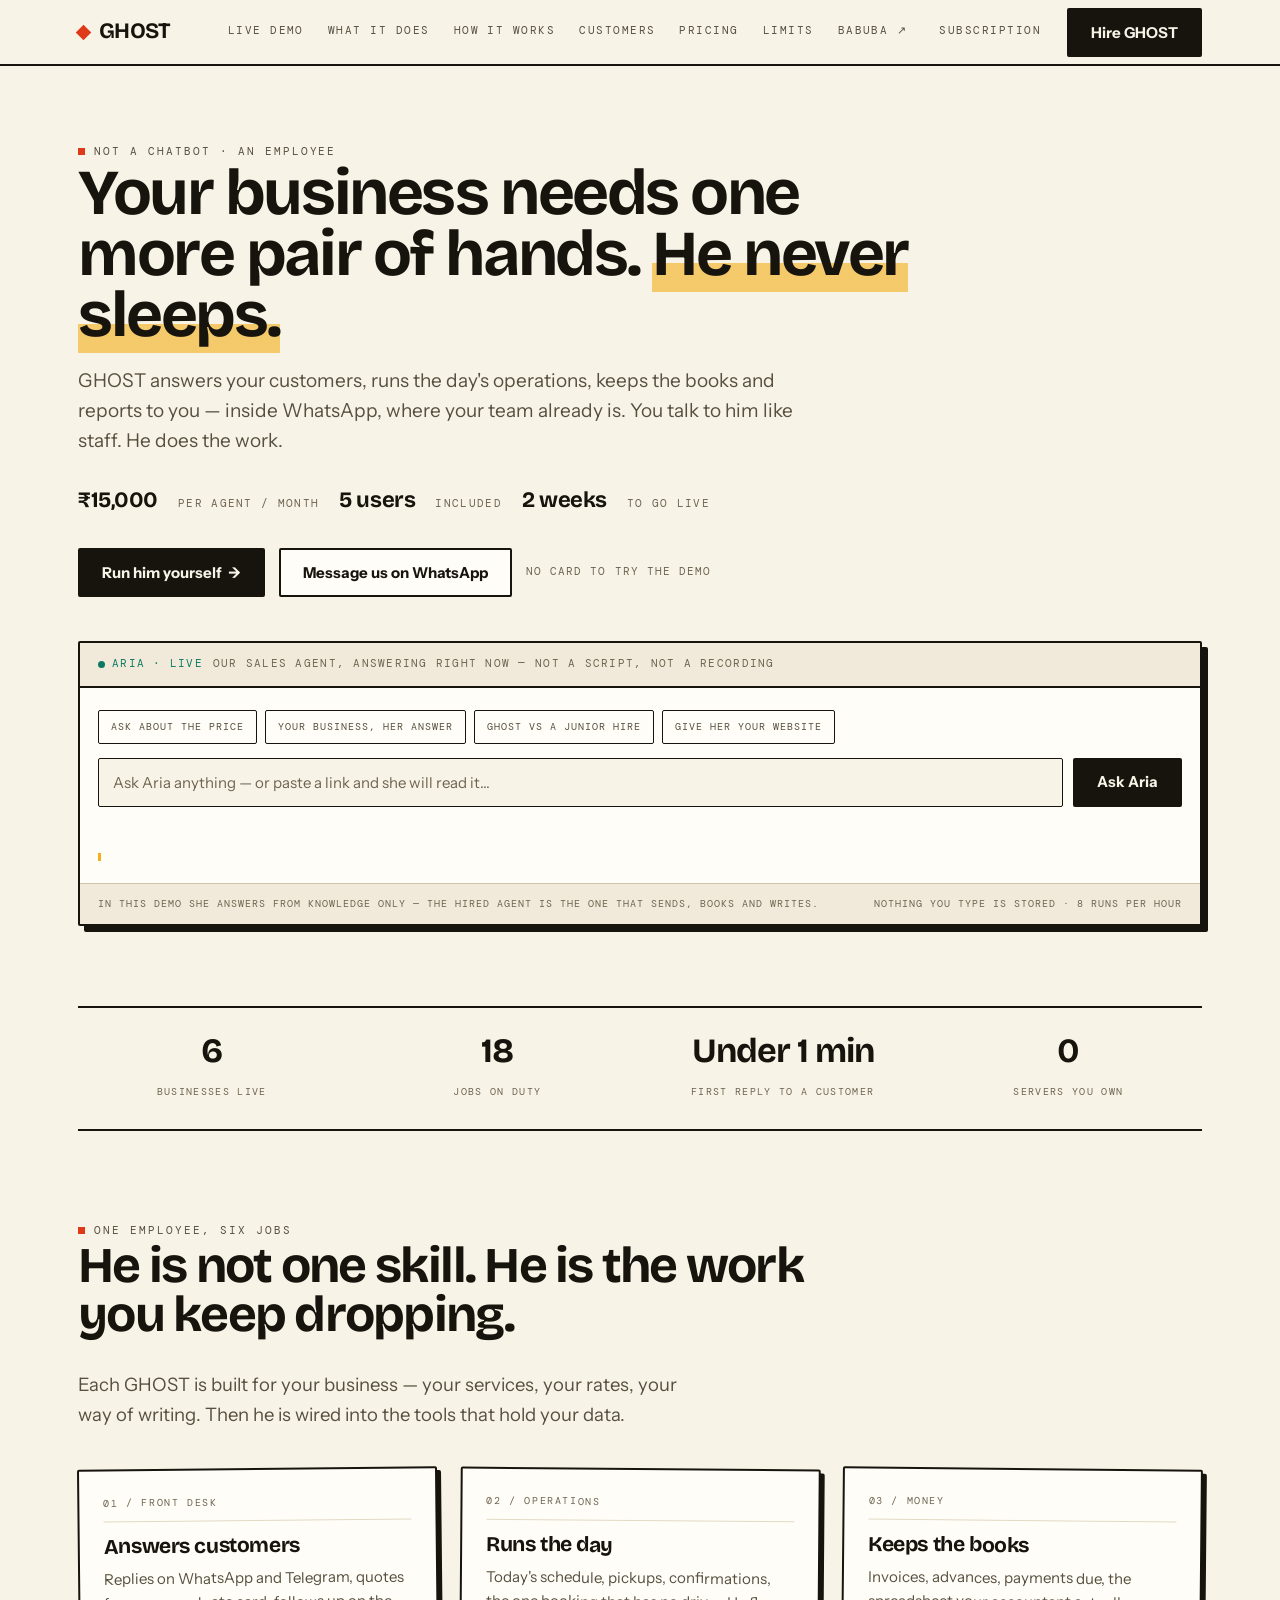
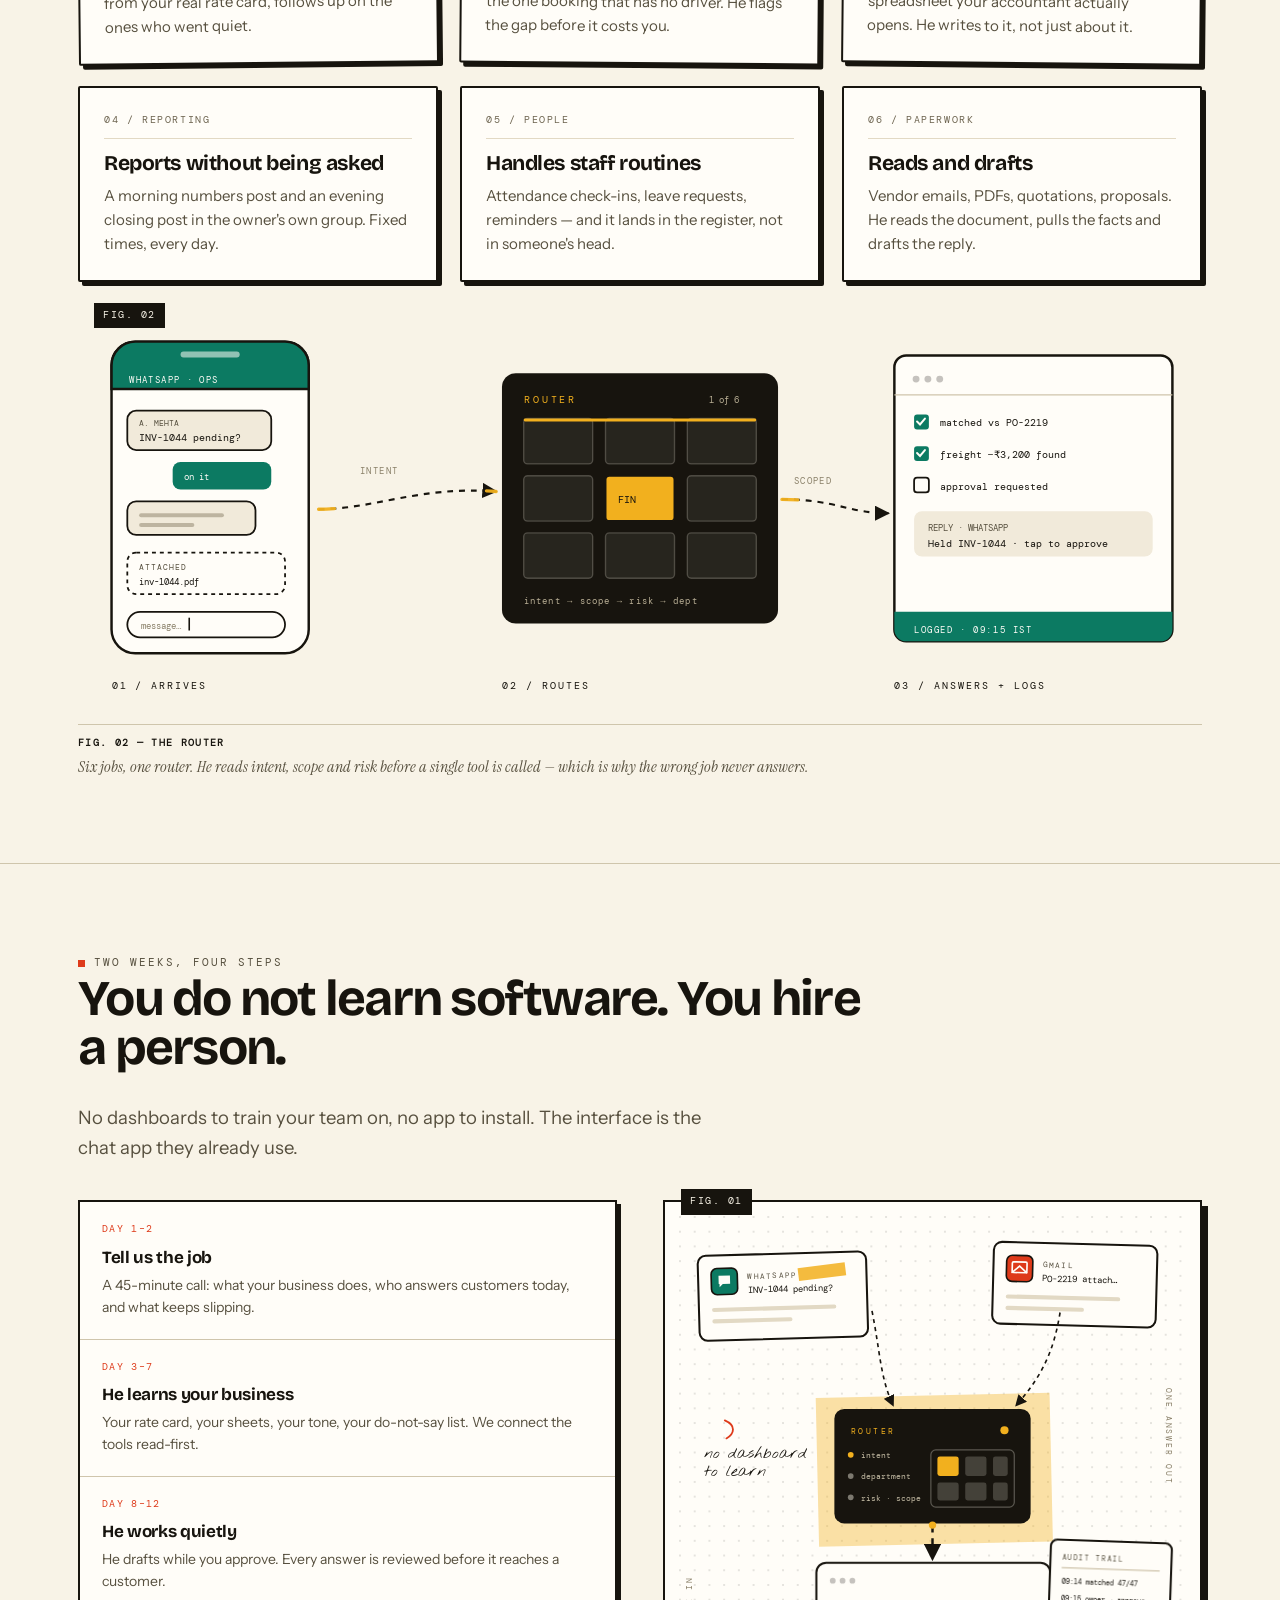
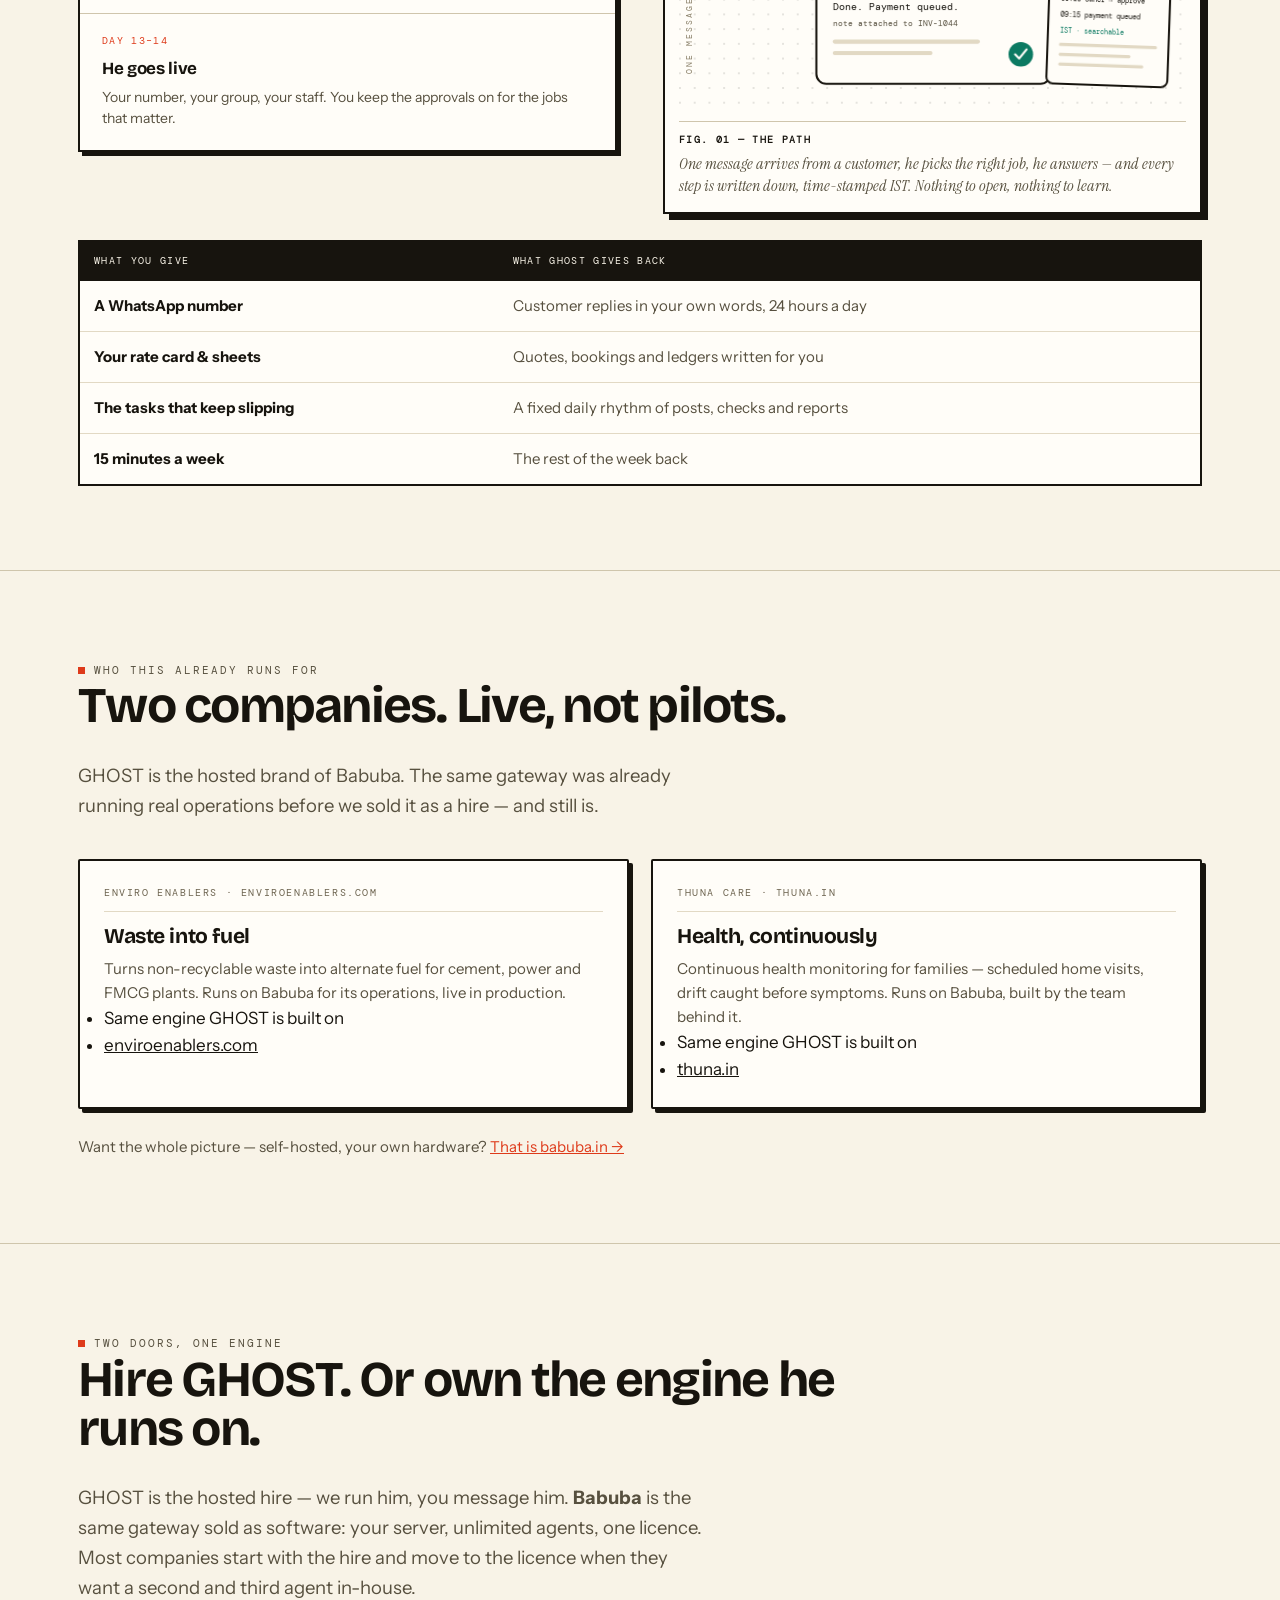
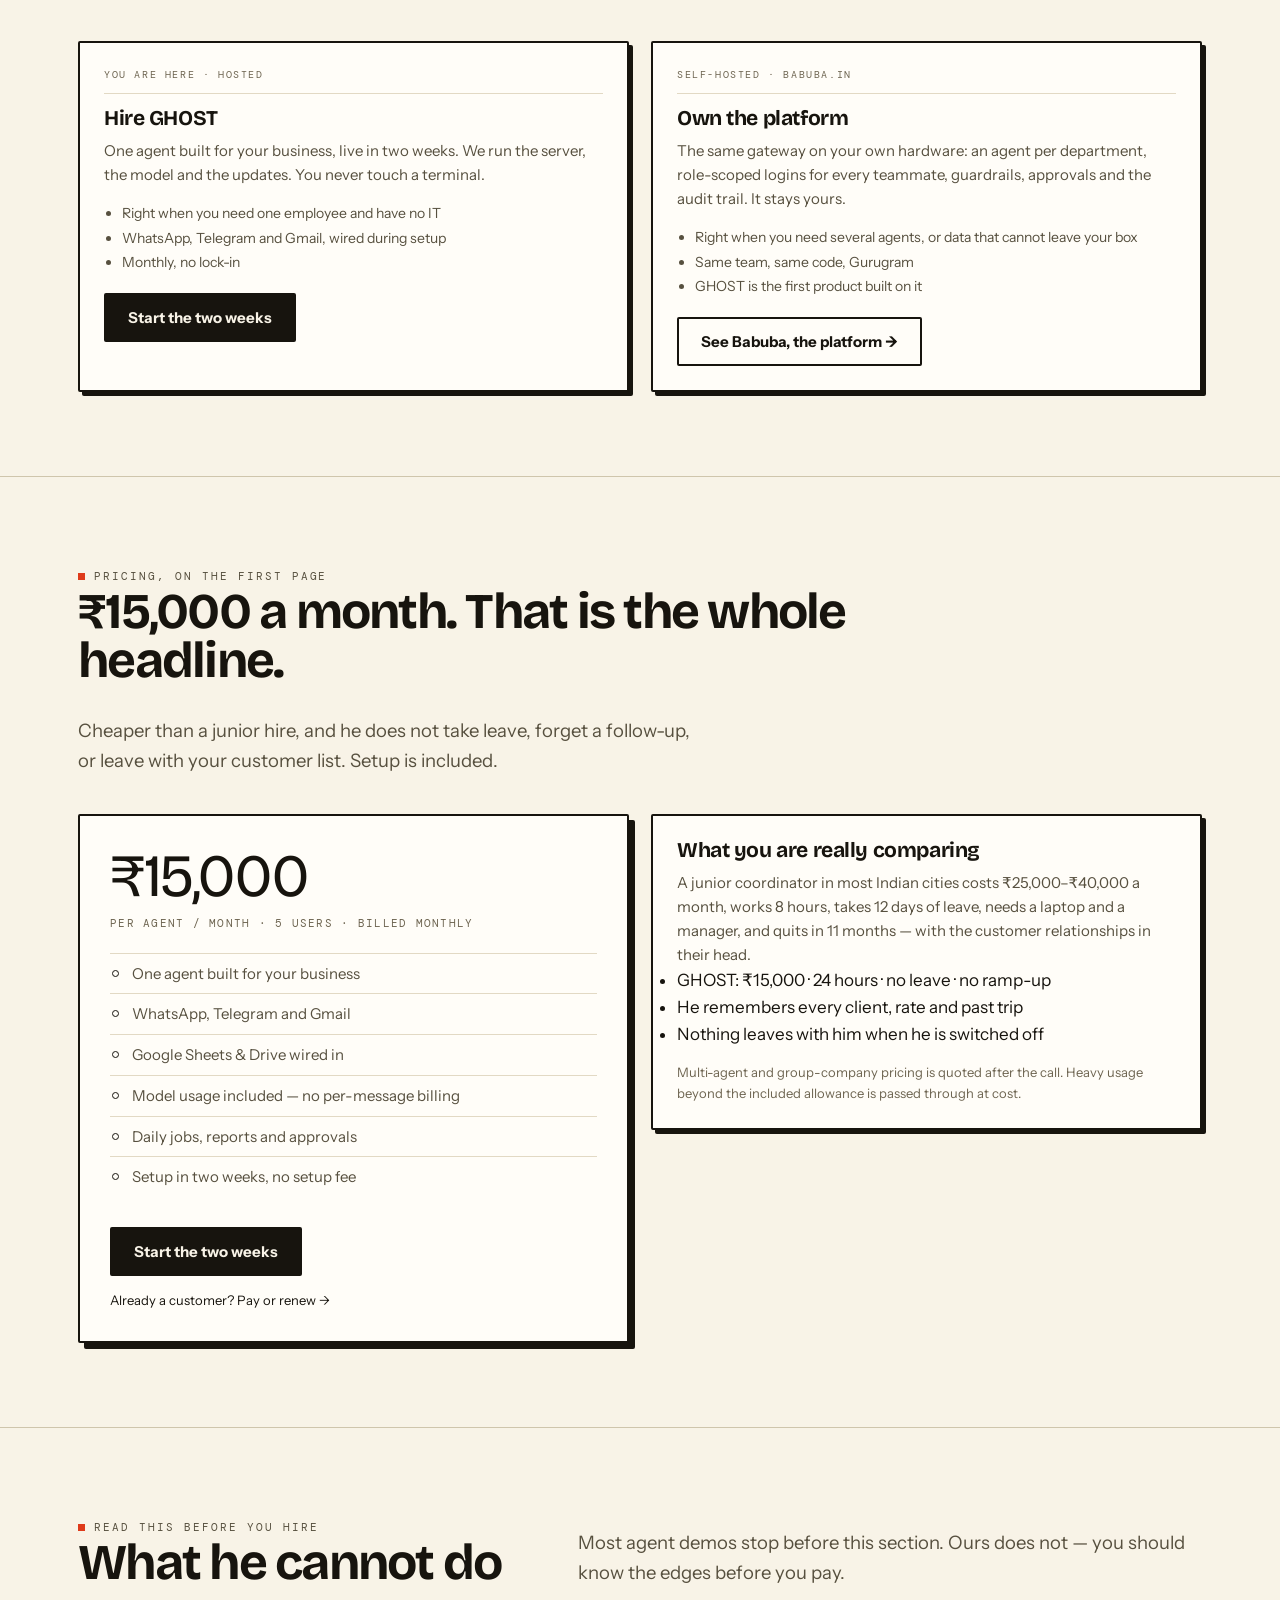
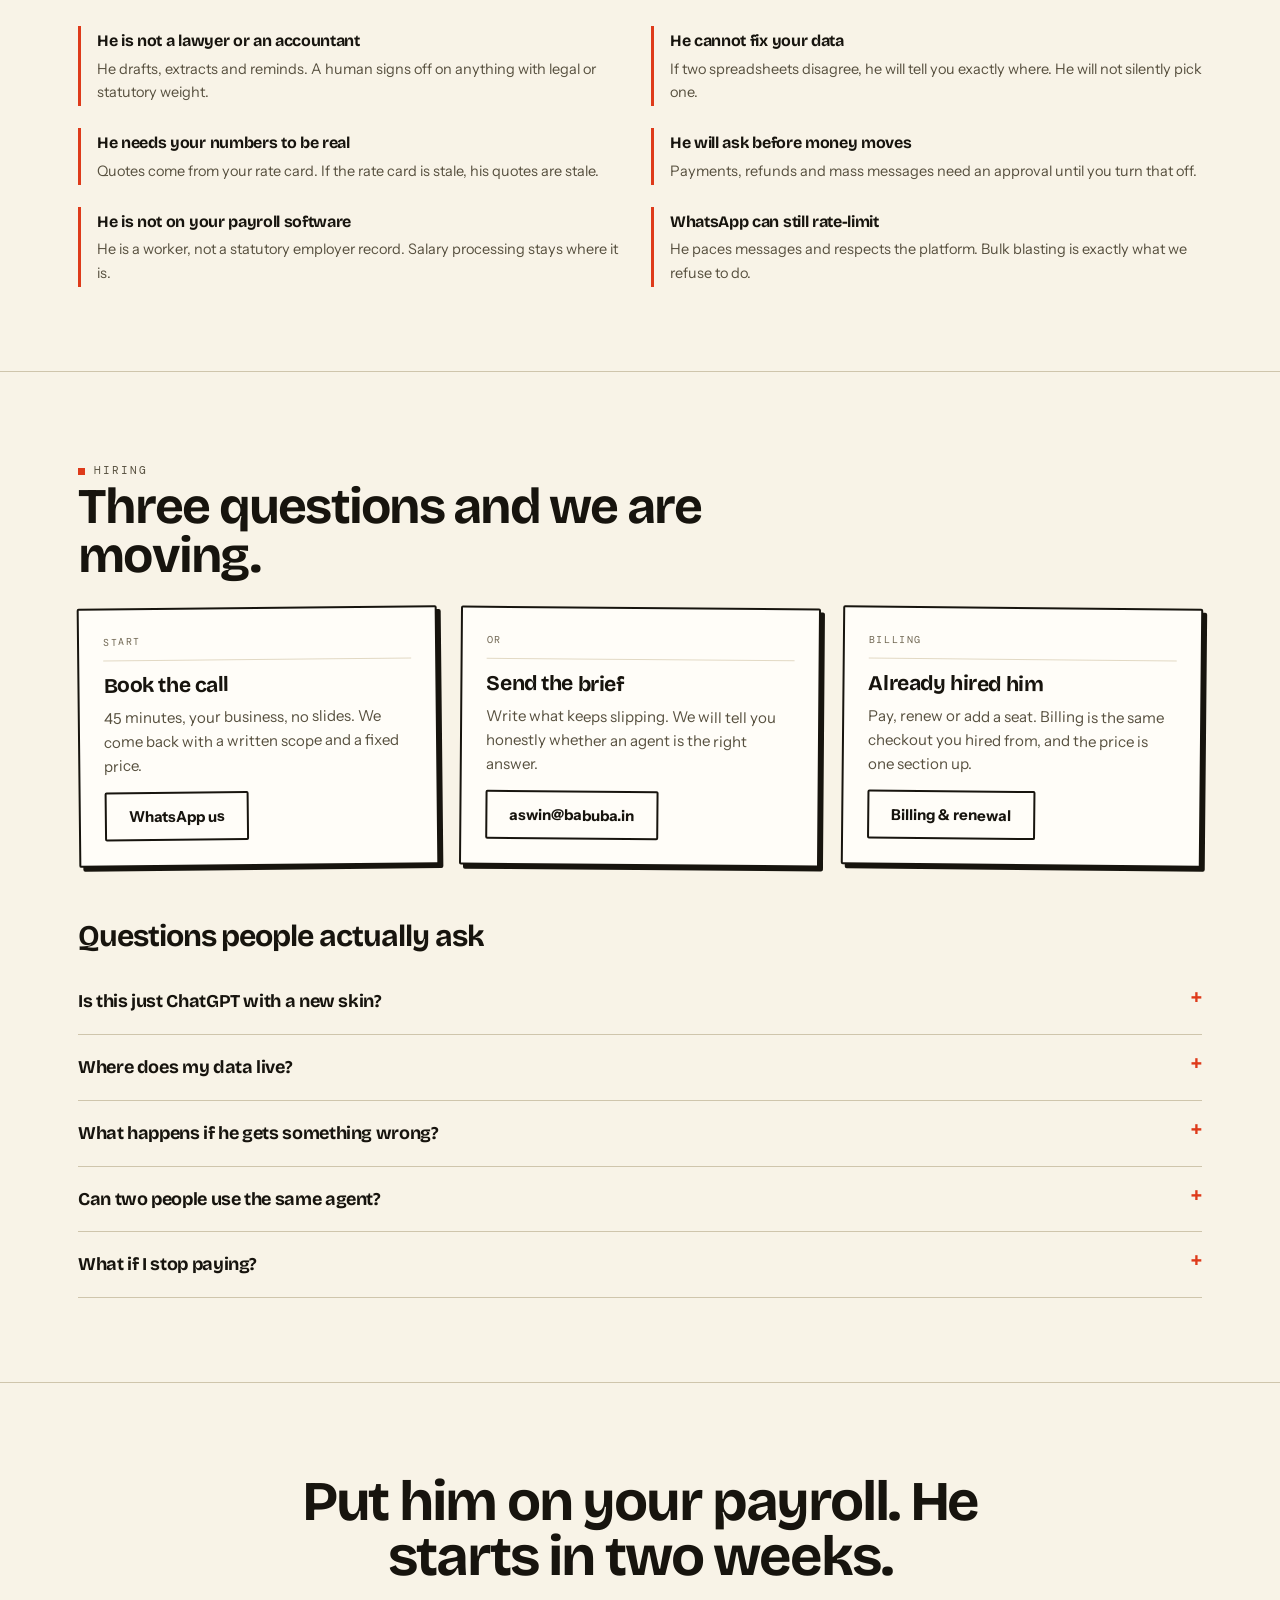
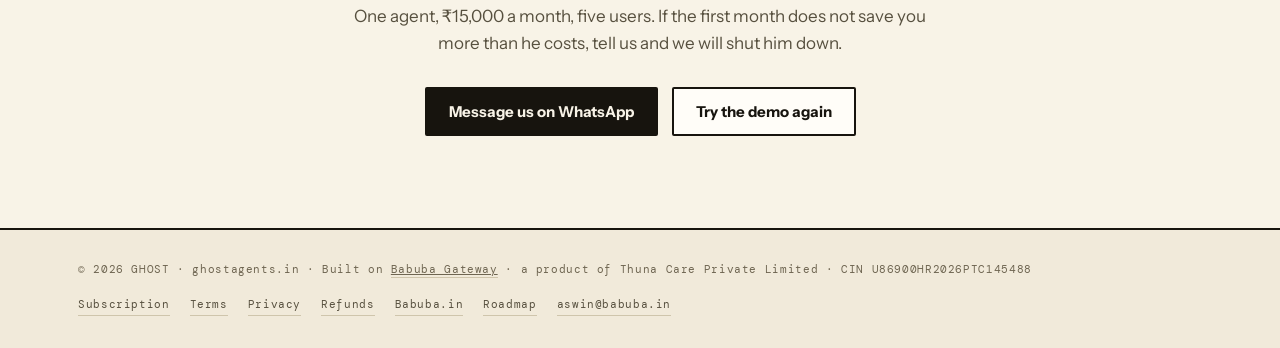
==== commit ec9b28e6: "Port the babuba.in hand-drawn figures: Fig.01 into #how beside the four steps, Fig.02 router band un" ====
--- a/index.html
+++ b/index.html
@@ -76,7 +76,7 @@
 <link rel="icon" href="data:image/svg+xml,<svg xmlns='http://www.w3.org/2000/svg' viewBox='0 0 100 100'><rect width='100' height='100' rx='22' fill='%2317140E'/><text x='50' y='72' font-size='62' font-family='system-ui' font-weight='700' fill='%23F8F3E7' text-anchor='middle'>G</text></svg>" />
 <link rel="icon" type="image/png" sizes="64x64" href="/favicon.png" />
 <link rel="apple-touch-icon" sizes="180x180" href="/apple-touch-icon.png" />
-<link rel="stylesheet" href="/theme.css?v=2" />
+<link rel="stylesheet" href="/theme.css?v=3" />
 </head>
 <body>
 
@@ -173,6 +173,80 @@
       <div class="card"><span class="num">05 / PEOPLE</span><h3>Handles staff routines</h3><p>Attendance check-ins, leave requests, reminders — and it lands in the register, not in someone's head.</p></div>
       <div class="card"><span class="num">06 / PAPERWORK</span><h3>Reads and drafts</h3><p>Vendor emails, PDFs, quotations, proposals. He reads the document, pulls the facts and drafts the reply.</p></div>
     </div>
+    <figure class="fig fig-raw" style="margin:34px 0 0">
+      <span class="fig-tag">Fig. 02</span>
+        <svg viewBox="0 0 1140 400" role="img" aria-label="Three panels: a message arrives on WhatsApp, the gateway router picks one of his six jobs, the agent answers and the answer is logged">
+                <defs>
+                  <marker id="g-ah2" viewBox="0 0 10 10" refX="9" refY="5" markerWidth="7" markerHeight="7" orient="auto"><path d="M0 0L10 5L0 10z" fill="#17140E"/></marker>
+                </defs>
+
+                <!-- 01 message -->
+                <path d="M34 50V50a24 24 0 0 1 24-24h152a24 24 0 0 1 24 24v268a24 24 0 0 1-24 24H58a24 24 0 0 1-24-24z" fill="#FFFDF8" stroke="#17140E" stroke-width="2.5"/>
+                <path d="M34 74V50a24 24 0 0 1 24-24h152a24 24 0 0 1 24 24v24z" fill="#0C7A62" stroke="#17140E" stroke-width="2.5"/>
+                <rect x="104" y="36" width="60" height="6" rx="3" fill="#FFFDF8" fill-opacity=".55"/>
+                <text x="52" y="68" font-family="DM Mono, monospace" font-size="9.5" letter-spacing="1.4" fill="#FFFDF8">WHATSAPP · OPS</text>
+                <rect x="50" y="96" width="146" height="40" rx="9" fill="#F1EADA" stroke="#17140E" stroke-width="1.8"/>
+                <text x="62" y="112" font-family="DM Mono, monospace" font-size="8.5" fill="#57503F">A. MEHTA</text>
+                <text x="62" y="127" font-family="DM Mono, monospace" font-size="10" fill="#17140E">INV-1044 pending?</text>
+                <rect class="f2-onit" x="96" y="148" width="100" height="28" rx="8" fill="#0C7A62"/>
+                <text x="108" y="166" font-family="DM Mono, monospace" font-size="9.5" fill="#FFFDF8">on it</text>
+                <rect x="50" y="188" width="130" height="34" rx="9" fill="#F1EADA" stroke="#17140E" stroke-width="1.8"/>
+                <rect class="f2-skel" x="62" y="200" width="86" height="4" rx="2" fill="#8A8069" fill-opacity=".5"/>
+                <rect class="f2-skel" x="62" y="210" width="56" height="4" rx="2" fill="#8A8069" fill-opacity=".5"/>
+                <rect class="f2-attach" x="50" y="240" width="160" height="42" rx="9" fill="#FFFDF8" stroke="#17140E" stroke-width="1.8" stroke-dasharray="4 4"/>
+                <text x="62" y="258" font-family="DM Mono, monospace" font-size="8.5" letter-spacing="1" fill="#57503F">ATTACHED</text>
+                <text x="62" y="273" font-family="DM Mono, monospace" font-size="9.5" fill="#17140E">inv-1044.pdf</text>
+                <rect x="50" y="300" width="160" height="26" rx="13" fill="#FFFDF8" stroke="#17140E" stroke-width="1.8"/>
+                <text x="64" y="317" font-family="DM Mono, monospace" font-size="9" fill="#8A8069">message…</text>
+                <rect class="f2-caret" x="112" y="306" width="1.6" height="13" fill="#17140E"/>
+                <text class="f2-stage" x="34" y="378" font-family="DM Mono, monospace" font-size="10" letter-spacing="2" fill="#17140E">01 / ARRIVES</text>
+
+                <!-- arrow 1 -->
+                <path d="M244 196C300 196 348 172 424 178" fill="none" stroke="#17140E" stroke-width="2.2" stroke-dasharray="6 6" marker-end="url(#g-ah2)"/>
+                <path class="f2-packet" d="M244 196C300 196 348 172 424 178"/>
+                <text x="286" y="160" font-family="DM Mono, monospace" font-size="9" letter-spacing="1.4" fill="#8A8069">INTENT</text>
+
+                <!-- 02 router -->
+                <rect x="430" y="58" width="280" height="254" rx="14" fill="#17140E"/>
+                <text x="452" y="88" font-family="DM Mono, monospace" font-size="10" letter-spacing="3" fill="#F2B01E">ROUTER</text>
+                <text x="640" y="88" font-family="DM Mono, monospace" font-size="9" fill="#B9AF95">1 of 6</text>
+                <g stroke="#F8F3E7" stroke-opacity=".22" stroke-width="1.4" fill="#F8F3E7" fill-opacity=".07">
+                  <rect x="452" y="104" width="70" height="46" rx="4"/><rect x="535" y="104" width="70" height="46" rx="4"/><rect x="618" y="104" width="70" height="46" rx="4"/>
+                  <rect x="452" y="162" width="70" height="46" rx="4"/><rect x="618" y="162" width="70" height="46" rx="4"/>
+                  <rect x="452" y="220" width="70" height="46" rx="4"/><rect x="535" y="220" width="70" height="46" rx="4"/><rect x="618" y="220" width="70" height="46" rx="4"/>
+                </g>
+                <rect class="f2-scan" x="452" y="104" width="236" height="3" rx="1.5" fill="#F2B01E"/>
+                <rect class="f2-fin" x="535" y="162" width="70" height="46" rx="4" fill="#F2B01E" stroke="#17140E" stroke-width="2"/>
+                <text x="548" y="190" font-family="DM Mono, monospace" font-size="10" fill="#17140E">FIN</text>
+                <text x="452" y="292" font-family="DM Mono, monospace" font-size="9" letter-spacing="1.2" fill="#B9AF95">intent → scope → risk → dept</text>
+                <text class="f2-stage f2-stage2" x="430" y="378" font-family="DM Mono, monospace" font-size="10" letter-spacing="2" fill="#17140E">02 / ROUTES</text>
+
+                <!-- arrow 2 -->
+                <path d="M714 186C770 186 780 200 822 200" fill="none" stroke="#17140E" stroke-width="2.2" stroke-dasharray="6 6" marker-end="url(#g-ah2)"/>
+                <path class="f2-packet" style="animation-delay:.9s" d="M714 186C770 186 780 200 822 200"/>
+                <text x="726" y="170" font-family="DM Mono, monospace" font-size="9" letter-spacing="1.4" fill="#8A8069">SCOPED</text>
+
+                <!-- 03 answer -->
+                <rect x="828" y="40" width="282" height="290" rx="12" fill="#FFFDF8" stroke="#17140E" stroke-width="2.5"/>
+                <circle cx="850" cy="64" r="3.5" fill="#17140E" fill-opacity=".25"/>
+                <circle cx="862" cy="64" r="3.5" fill="#17140E" fill-opacity=".25"/>
+                <circle cx="874" cy="64" r="3.5" fill="#17140E" fill-opacity=".25"/>
+                <line x1="828" y1="80" x2="1110" y2="80" stroke="#CFC5AC" stroke-width="1.5"/>
+                <g font-family="DM Mono, monospace" font-size="10" fill="#17140E">
+                  <g class="f2-ck"><rect x="848" y="100" width="15" height="15" rx="3" fill="#0C7A62"/><path d="M851 107l3 3 5-6" fill="none" stroke="#FFFDF8" stroke-width="2" stroke-linecap="round"/><text x="874" y="112">matched vs PO-2219</text></g>
+                  <g class="f2-ck f2-ck2"><rect x="848" y="132" width="15" height="15" rx="3" fill="#0C7A62"/><path d="M851 139l3 3 5-6" fill="none" stroke="#FFFDF8" stroke-width="2" stroke-linecap="round"/><text x="874" y="144">freight −₹3,200 found</text></g>
+                  <g class="f2-ck f2-ck3"><rect x="848" y="164" width="15" height="15" rx="3" fill="#FFFDF8" stroke="#17140E" stroke-width="1.8"/><text x="874" y="176">approval requested</text></g>
+                </g>
+                <rect x="848" y="198" width="242" height="46" rx="8" fill="#F1EADA"/>
+                <rect class="f2-ring" x="848" y="198" width="242" height="46" rx="8" fill="none" stroke="#F2B01E" stroke-width="2.4" stroke-opacity="0"/>
+                <text x="862" y="218" font-family="DM Mono, monospace" font-size="9" fill="#57503F">REPLY · WHATSAPP</text>
+                <text x="862" y="234" font-family="DM Mono, monospace" font-size="10" fill="#17140E">Held INV-1044 · tap to approve</text>
+                <path d="M828 300h282v18a12 12 0 0 1-12 12H840a12 12 0 0 1-12-12z" fill="#0C7A62"/>
+                <text x="848" y="322" font-family="DM Mono, monospace" font-size="9" letter-spacing="1.6" fill="#FFFDF8">LOGGED · 09:15 IST</text>
+                <text class="f2-stage f2-stage3" x="828" y="378" font-family="DM Mono, monospace" font-size="10" letter-spacing="2" fill="#17140E">03 / ANSWERS + LOGS</text>
+              </svg>
+      <figcaption><b>Fig. 02 &mdash; the router</b>Six jobs, one router. He reads intent, scope and risk before a single tool is called &mdash; which is why the wrong job never answers.</figcaption>
+    </figure>
   </div>
 </section>
 
@@ -185,11 +259,173 @@
       </div>
       <p class="lede">No dashboards to train your team on, no app to install. The interface is the chat app they already use.</p>
     </div>
-    <div class="steps">
+    <div class="how-grid">
+      <div class="steps">
       <div class="step"><em>DAY 1–2</em><b>Tell us the job</b><p>A 45-minute call: what your business does, who answers customers today, and what keeps slipping.</p></div>
       <div class="step"><em>DAY 3–7</em><b>He learns your business</b><p>Your rate card, your sheets, your tone, your do-not-say list. We connect the tools read-first.</p></div>
       <div class="step"><em>DAY 8–12</em><b>He works quietly</b><p>He drafts while you approve. Every answer is reviewed before it reaches a customer.</p></div>
       <div class="step"><em>DAY 13–14</em><b>He goes live</b><p>Your number, your group, your staff. You keep the approvals on for the jobs that matter.</p></div>
+    </div>
+      <figure class="fig" style="margin:0">
+        <span class="fig-tag">Fig. 01</span>
+        <svg viewBox="0 0 620 600" role="img" aria-label="Diagram: a WhatsApp message and an email arrive, a router picks one of his six jobs, an agent answers and the step is logged">
+              <defs>
+                <marker id="g-ah1" viewBox="0 0 10 10" refX="9" refY="5" markerWidth="7" markerHeight="7" orient="auto"><path d="M0 0L10 5L0 10z" fill="#17140E"/></marker>
+                <pattern id="g-dots1" width="18" height="18" patternUnits="userSpaceOnUse"><circle cx="1.2" cy="1.2" r="1.2" fill="#17140E" fill-opacity=".15"/></pattern>
+              </defs>
+              <style>
+                /* entrance */
+                .c-wa,.c-gm,.c-ans,.c-aud{animation:cardIn .85s cubic-bezier(.16,.84,.28,1) both}
+                .c-ans{animation-delay:1.05s}.c-aud{animation-delay:1.35s}
+                /* paper drift */
+                .fl-a{animation:floaty 5.5s ease-in-out infinite}
+                .fl-b{animation:floaty 6.4s ease-in-out infinite reverse}
+                .c-gold{transform-box:fill-box;transform-origin:center;animation:breath 4.6s ease-in-out infinite,wig 7s ease-in-out infinite}
+                .tape{transform-box:fill-box;transform-origin:center;animation:wig 5.2s ease-in-out infinite}
+                /* dot grid crawls exactly one cell - seamless */
+                .c-bg{animation:drift 14s linear infinite}
+                /* arrows */
+                .c-ar{animation:dash 1.6s linear infinite}.c-ar2{animation-delay:.35s}
+                .c-ao{stroke-dasharray:7 7;animation:das 1.1s linear infinite}
+                /* router */
+                .c-rt{animation:glow 7s ease-in-out infinite}
+                .cap{animation:flick 8s ease-in-out infinite}
+                .pdot{transform-box:fill-box;transform-origin:center;animation:ping 2.1s ease-out infinite}
+                .r1,.r2,.r3{animation:seq 3.6s ease-in-out infinite}
+                .r2{animation-delay:.55s}.r3{animation-delay:1.1s}
+                .c-grid{animation:breath 3.6s ease-in-out infinite}
+                .dep{animation:chase 3.4s ease-in-out infinite}
+                .d2{animation-delay:.1s}.d3{animation-delay:.2s}.d4{animation-delay:.3s}.d5{animation-delay:.4s}.d6{animation-delay:.5s}
+                .c-pk{animation:pk 1.9s ease-in-out infinite}
+                /* text bars fill in, staggered */
+                .bar{transform-box:fill-box;transform-origin:left center;animation:grow 6s ease-in-out infinite}
+                .b1,.b5{animation-delay:0s}.b2,.b6{animation-delay:.25s}.b3{animation-delay:.4s}.b4{animation-delay:.65s}
+                .b7{animation-delay:.8s}.b8{animation-delay:1s}.b9{animation-delay:1.2s}
+                /* answer */
+                .tdot{animation:tp 1.4s ease-in-out infinite}.t2{animation-delay:.2s}.t3{animation-delay:.4s}
+                .c-check{transform-box:fill-box;transform-origin:center;animation:popIn .5s cubic-bezier(.2,1.6,.4,1) 1.9s both}
+                .c-tick{animation:popIn .4s cubic-bezier(.2,1.6,.4,1) 2.05s both}
+                /* audit log ticks down the list */
+                .arow{animation:logIn 6s ease-in-out infinite}
+                .a2{animation-delay:.3s}.a3{animation-delay:.6s}.a4{animation-delay:.9s}
+                /* labels and ink */
+                .lbl{animation:lblp 6.5s ease-in-out infinite}.l2{animation-delay:.8s}
+                .c-squig{stroke-dasharray:46;animation:draw 4.4s ease-in-out infinite}
+                .hand{animation:handp 5.8s ease-in-out infinite}.hw2{animation-delay:.7s}
+                @keyframes cardIn{from{opacity:0;translate:0 16px}to{opacity:1;translate:0 0}}
+                @keyframes floaty{0%,100%{translate:0 0}50%{translate:0 -6px}}
+                @keyframes breath{0%,100%{opacity:.34}50%{opacity:.52}}
+                @keyframes wig{0%,100%{rotate:-.9deg}50%{rotate:.9deg}}
+                @keyframes drift{to{translate:18px 18px}}
+                @keyframes dash{to{stroke-dashoffset:-84}}
+                @keyframes das{to{stroke-dashoffset:-14}}
+                @keyframes chase{0%,66%{opacity:.2}8%,22%{opacity:1}}
+                @keyframes pk{0%{translate:0 0;opacity:0}18%{opacity:1}78%{opacity:1}100%{translate:0 36px;opacity:0}}
+                @keyframes popIn{0%{opacity:0;scale:.8}60%{scale:1.08}100%{opacity:1;scale:1}}
+                @keyframes tp{0%,60%,100%{opacity:.22}28%{opacity:1}}
+                @keyframes glow{0%,100%{opacity:.94}50%{opacity:1}}
+                @keyframes flick{0%,100%{opacity:.82}40%,60%{opacity:1}}
+                @keyframes ping{0%{scale:1;opacity:1}70%,100%{scale:2.5;opacity:0}}
+                @keyframes seq{0%,100%{opacity:.42}12%,34%{opacity:1}}
+                @keyframes grow{0%{scale:.45 1;opacity:.3}18%,80%{scale:1 1;opacity:1}100%{scale:.45 1;opacity:.3}}
+                @keyframes logIn{0%,6%{opacity:.28}16%,84%{opacity:1}100%{opacity:.28}}
+                @keyframes lblp{0%,100%{opacity:.55}35%,65%{opacity:1}}
+                @keyframes draw{0%{stroke-dashoffset:46}55%,100%{stroke-dashoffset:0}}
+                @keyframes handp{0%,100%{opacity:.72}50%{opacity:1}}
+                @media (prefers-reduced-motion:reduce){.c-wa,.c-gm,.c-ans,.c-aud,.fl-a,.fl-b,.c-gold,.tape,.c-bg,.c-ar,.c-ao,.c-rt,.cap,.pdot,.r1,.r2,.r3,.c-grid,.dep,.c-pk,.bar,.tdot,.c-check,.c-tick,.arow,.lbl,.c-squig,.hand{animation:none!important;opacity:1!important}}
+              </style>
+              <rect class="c-bg" x="-20" y="-20" width="660" height="640" fill="url(#g-dots1)"/>
+              <rect class="c-gold" x="176" y="212" width="286" height="182" fill="#F2B01E" fill-opacity=".38" transform="rotate(-1.3 319 303)"/>
+
+              <!-- input: whatsapp -->
+              <g class="c-wa fl-a" transform="rotate(-1.6 127 98)">
+                <rect x="24" y="46" width="206" height="104" rx="10" fill="#FFFDF8" stroke="#17140E" stroke-width="2.5"/>
+                <rect x="40" y="62" width="32" height="32" rx="7" fill="#0C7A62" stroke="#17140E" stroke-width="2"/>
+                <path d="M49 71h14v10h-9l-4 4v-4h-1z" fill="#FFFDF8"/>
+                <text x="84" y="76" font-family="DM Mono, monospace" font-size="9.5" letter-spacing="1.6" fill="#57503F">WHATSAPP</text>
+                <text x="84" y="93" font-family="DM Mono, monospace" font-size="11" fill="#17140E">INV-1044 pending?</text>
+                <rect class="bar b1" x="40" y="110" width="152" height="5" rx="2.5" fill="#E2D9C4"/>
+                <rect class="bar b2" x="40" y="124" width="98" height="5" rx="2.5" fill="#E2D9C4"/>
+              </g>
+              <rect class="tape" x="150" y="38" width="58" height="16" fill="#F2B01E" fill-opacity=".85" transform="rotate(-7 179 46)"/>
+
+              <!-- input: gmail -->
+              <g class="c-gm fl-b" transform="rotate(1.5 484 84)">
+                <rect x="384" y="34" width="200" height="100" rx="10" fill="#FFFDF8" stroke="#17140E" stroke-width="2.5"/>
+                <rect x="400" y="50" width="32" height="32" rx="7" fill="#DE3A1A" stroke="#17140E" stroke-width="2"/>
+                <path d="M407 71l9-8 9 8" fill="none" stroke="#FFFDF8" stroke-width="2" stroke-linecap="round"/>
+                <rect x="407" y="58" width="18" height="13" rx="1.5" fill="none" stroke="#FFFDF8" stroke-width="2"/>
+                <text x="444" y="64" font-family="DM Mono, monospace" font-size="9.5" letter-spacing="1.6" fill="#57503F">GMAIL</text>
+                <text x="444" y="81" font-family="DM Mono, monospace" font-size="11" fill="#17140E">PO-2219 attach…</text>
+                <rect class="bar b3" x="400" y="98" width="140" height="5" rx="2.5" fill="#E2D9C4"/>
+                <rect class="bar b4" x="400" y="112" width="96" height="5" rx="2.5" fill="#E2D9C4"/>
+              </g>
+
+              <!-- arrows in -->
+              <path class="c-ar c-ar1" d="M236 116C246 166 246 198 262 232" fill="none" stroke="#17140E" stroke-width="2" stroke-dasharray="5 5" marker-end="url(#g-ah1)"/>
+              <path class="c-ar c-ar2" d="M466 118C458 168 442 198 412 232" fill="none" stroke="#17140E" stroke-width="2" stroke-dasharray="5 5" marker-end="url(#g-ah1)"/>
+
+              <!-- router -->
+              <rect class="c-rt" x="190" y="236" width="240" height="140" rx="12" fill="#17140E"/>
+              <text x="210" y="266" font-family="DM Mono, monospace" font-size="10" letter-spacing="3" fill="#F2B01E" class="cap">ROUTER</text>
+              <circle class="pdot" cx="398" cy="262" r="5" fill="#F2B01E"/>
+              <circle class="r1" cx="210" cy="292" r="3.5" fill="#F2B01E"/>
+              <text x="222" y="296" font-family="DM Mono, monospace" font-size="10" fill="#C9C0A8" class="r1">intent</text>
+              <circle class="r2" cx="210" cy="318" r="3.5" fill="#F8F3E7" fill-opacity=".45"/>
+              <text x="222" y="322" font-family="DM Mono, monospace" font-size="10" fill="#C9C0A8" class="r2">department</text>
+              <circle class="r3" cx="210" cy="344" r="3.5" fill="#F8F3E7" fill-opacity=".45"/>
+              <text x="222" y="348" font-family="DM Mono, monospace" font-size="10" fill="#C9C0A8" class="r3">risk · scope</text>
+              <rect class="c-grid" x="308" y="286" width="102" height="70" rx="6" fill="none" stroke="#F8F3E7" stroke-opacity=".3" stroke-width="1.5"/>
+              <rect class="dep d1" x="316" y="294" width="26" height="24" rx="3" fill="#F2B01E"/>
+              <rect class="dep d2" x="350" y="294" width="26" height="24" rx="3" fill="#F8F3E7" fill-opacity=".2"/>
+              <rect class="dep d3" x="384" y="294" width="18" height="24" rx="3" fill="#F8F3E7" fill-opacity=".2"/>
+              <rect class="dep d4" x="316" y="326" width="26" height="22" rx="3" fill="#F8F3E7" fill-opacity=".2"/>
+              <rect class="dep d5" x="350" y="326" width="26" height="22" rx="3" fill="#F8F3E7" fill-opacity=".2"/>
+              <rect class="dep d6" x="384" y="326" width="18" height="22" rx="3" fill="#F8F3E7" fill-opacity=".2"/>
+
+              <!-- arrow out -->
+              <path class="c-ao" d="M310 380L310 420" fill="none" stroke="#17140E" stroke-width="3" marker-end="url(#g-ah1)"/>
+              <circle class="c-pk" cx="310" cy="378" r="4.5" fill="#F2B01E"/>
+
+              <!-- answer -->
+              <g class="c-ans">
+                <rect x="168" y="424" width="286" height="148" rx="12" fill="#FFFDF8" stroke="#17140E" stroke-width="2.5"/>
+                <circle class="tdot t1" cx="188" cy="446" r="3.5" fill="#17140E" fill-opacity=".25"/>
+                <circle class="tdot t2" cx="200" cy="446" r="3.5" fill="#17140E" fill-opacity=".25"/>
+                <circle class="tdot t3" cx="212" cy="446" r="3.5" fill="#17140E" fill-opacity=".25"/>
+                <text x="188" y="482" font-family="DM Mono, monospace" font-size="12" fill="#17140E">Done. Payment queued.</text>
+                <text x="188" y="502" font-family="DM Mono, monospace" font-size="9.5" fill="#57503F">note attached to INV-1044</text>
+                <rect class="bar b5" x="188" y="518" width="180" height="5" rx="2.5" fill="#E2D9C4"/>
+                <rect class="bar b6" x="188" y="532" width="122" height="5" rx="2.5" fill="#E2D9C4"/>
+                <circle class="c-check" cx="418" cy="536" r="15" fill="#0C7A62"/>
+                <path class="c-tick" d="M411 536l5 5 9-11" fill="none" stroke="#FFFDF8" stroke-width="2.6" stroke-linecap="round" stroke-linejoin="round"/>
+              </g>
+
+              <!-- audit card -->
+              <g class="c-aud" transform="rotate(2 526 486)">
+                <rect x="452" y="398" width="148" height="176" rx="8" fill="#FFFDF8" stroke="#17140E" stroke-width="2.5"/>
+                <text x="466" y="422" font-family="DM Mono, monospace" font-size="9" letter-spacing="2" fill="#57503F" class="cap">AUDIT TRAIL</text>
+                <line x1="466" y1="432" x2="586" y2="432" stroke="#CFC5AC" stroke-width="1.5"/>
+                <text x="466" y="452" font-family="DM Mono, monospace" font-size="8.5" fill="#17140E" class="arow a1">09:14 matched 47/47</text>
+                <text x="466" y="472" font-family="DM Mono, monospace" font-size="8.5" fill="#17140E" class="arow a2">09:15 owner → approve</text>
+                <text x="466" y="492" font-family="DM Mono, monospace" font-size="8.5" fill="#17140E" class="arow a3">09:15 payment queued</text>
+                <text x="466" y="512" font-family="DM Mono, monospace" font-size="8.5" fill="#0C7A62" class="arow a4">IST · searchable</text>
+                <rect class="bar b7" x="466" y="524" width="120" height="4" rx="2" fill="#E2D9C4"/>
+                <rect class="bar b8" x="466" y="536" width="88" height="4" rx="2" fill="#E2D9C4"/>
+                <rect class="bar b9" x="466" y="548" width="104" height="4" rx="2" fill="#E2D9C4"/>
+              </g>
+
+              <!-- annotations -->
+              <text transform="translate(16 560) rotate(-90)" font-family="DM Mono, monospace" font-size="9.5" letter-spacing="2.4" fill="#8A8069" class="lbl l1">ONE MESSAGE IN</text>
+              <text transform="translate(596 210) rotate(90)" font-family="DM Mono, monospace" font-size="9.5" letter-spacing="2.4" fill="#8A8069" class="lbl l2">ONE ANSWER OUT</text>
+              <g fill="none" stroke="#DE3A1A" stroke-width="2.2" stroke-linecap="round">
+                <path class="c-squig" d="M56 250c14 6 12 16 2 22"/>
+              </g>
+              <text x="30" y="296" font-family="Nothing You Could Do, cursive" font-size="19" fill="#17140E" class="hand hw1">no dashboard</text>
+              <text x="30" y="318" font-family="Nothing You Could Do, cursive" font-size="19" fill="#17140E" class="hand hw2">to learn</text>
+            </svg>
+        <figcaption><b>Fig. 01 &mdash; the path</b>One message arrives from a customer, he picks the right job, he answers &mdash; and every step is written down, time-stamped IST. Nothing to open, nothing to learn.</figcaption>
+      </figure>
     </div>
     <table class="tbl">
       <thead><tr><th>What you give</th><th>What GHOST gives back</th></tr></thead>
--- a/theme.css
+++ b/theme.css
@@ -304,3 +304,50 @@
 }
 body.nf .btn:hover,body.simple a.btn:hover{box-shadow:4px 4px 0 var(--gold);transform:translate(-2px,-2px)}
 body.simple small{display:block;margin-top:22px;font-family:var(--mono);font-size:10px;letter-spacing:.12em;text-transform:uppercase;color:var(--ink3)}
+
+/* ---------- figure frame (ported from babuba.in) ---------- */
+.how-grid{display:grid;grid-template-columns:1fr 1fr;gap:46px;align-items:start}
+.fig{position:relative;background:var(--white);border:2px solid var(--ink);box-shadow:var(--sh);padding:14px}
+.fig svg{display:block;width:100%;height:auto}
+.fig-tag{position:absolute;top:-13px;left:16px;font-family:var(--mono);font-size:9.5px;letter-spacing:.16em;text-transform:uppercase;background:var(--ink);color:var(--paper);padding:5px 9px;z-index:2}
+.fig figcaption{font-family:var(--serif);font-style:italic;font-size:15.5px;line-height:1.45;color:var(--ink2);margin-top:14px;padding-top:12px;border-top:1px solid var(--line)}
+.fig figcaption b{font-family:var(--mono);font-style:normal;font-size:9.5px;letter-spacing:.14em;text-transform:uppercase;color:var(--ink);display:block;margin-bottom:5px}
+@media (max-width:940px){.how-grid{grid-template-columns:1fr;gap:34px}}
+@media (prefers-reduced-motion:reduce){.fig svg *{animation:none!important}}
+.how-grid .steps{grid-template-columns:1fr;box-shadow:var(--sh-sm)}
+.how-grid .step{border-right:0;border-bottom:1.5px solid var(--line);padding:20px 22px}
+.how-grid .step:last-child{border-bottom:0}
+@media (max-width:940px){.how-grid .step{padding:18px 20px}}
+.fig-raw{padding:0;background:transparent;border:0;box-shadow:none}
+.fig-raw .fig-tag{background:var(--ink)}
+/* Fig. 02 animations */
+@keyframes f2dash{to{stroke-dashoffset:-24}}
+@keyframes f2flow{to{stroke-dashoffset:-172}}
+@keyframes f2scan{0%{transform:translateY(0);opacity:0}12%{opacity:.75}82%{opacity:.75}100%{transform:translateY(158px);opacity:0}}
+@keyframes f2glow{0%,100%{filter:drop-shadow(0 0 0 rgba(242,176,30,0))}50%{filter:drop-shadow(0 0 9px rgba(242,176,30,.85))}}
+@keyframes f2ring{0%,100%{stroke-opacity:0}50%{stroke-opacity:1}}
+@keyframes f2tick{0%,100%{opacity:.4}8%,26%{opacity:1}}
+@keyframes f2stage{0%,100%{fill:#17140E;opacity:.55}6%,14%{fill:#C98C00;opacity:1}}
+@keyframes f2skel{0%,100%{fill-opacity:.35}50%{fill-opacity:.8}}
+@keyframes f2caret{0%,49%{opacity:1}50%,100%{opacity:0}}
+@keyframes f2pop{0%,100%{opacity:.85}50%{opacity:1}}
+.f2-attach{animation:f2dash 1.6s linear infinite}
+.f2-packet{fill:none;stroke:#F2B01E;stroke-width:3.4;stroke-linecap:round;stroke-dasharray:16 156;opacity:.95;animation:f2flow 2.8s linear infinite}
+.f2-scan{animation:f2scan 3.6s ease-in-out infinite}
+.f2-fin{animation:f2glow 3.4s ease-in-out infinite}
+.f2-ring{animation:f2ring 3.4s ease-in-out infinite}
+.f2-ck{animation:f2tick 3.8s ease-in-out infinite}
+.f2-ck2{animation-delay:.5s}
+.f2-ck3{animation-delay:1s}
+.f2-skel{animation:f2skel 2.6s ease-in-out infinite}
+.f2-caret{animation:f2caret 1.1s steps(1) infinite}
+.f2-onit{animation:f2pop 3.4s ease-in-out infinite}
+.f2-stage{animation:f2stage 6.6s ease-in-out infinite}
+.f2-stage2{animation-delay:.7s}
+.f2-stage3{animation-delay:1.4s}
+@media (prefers-reduced-motion:reduce){
+  .f2-attach,.f2-packet,.f2-scan,.f2-fin,.f2-ring,.f2-ck,.f2-skel,.f2-caret,.f2-onit,.f2-stage{animation:none!important}
+  .f2-packet,.f2-scan,.f2-ring{opacity:0}
+  .f2-ck,.f2-stage{opacity:1}
+}
+@media (max-width:820px){.fig-raw{overflow-x:auto}.fig-raw svg{min-width:720px}}
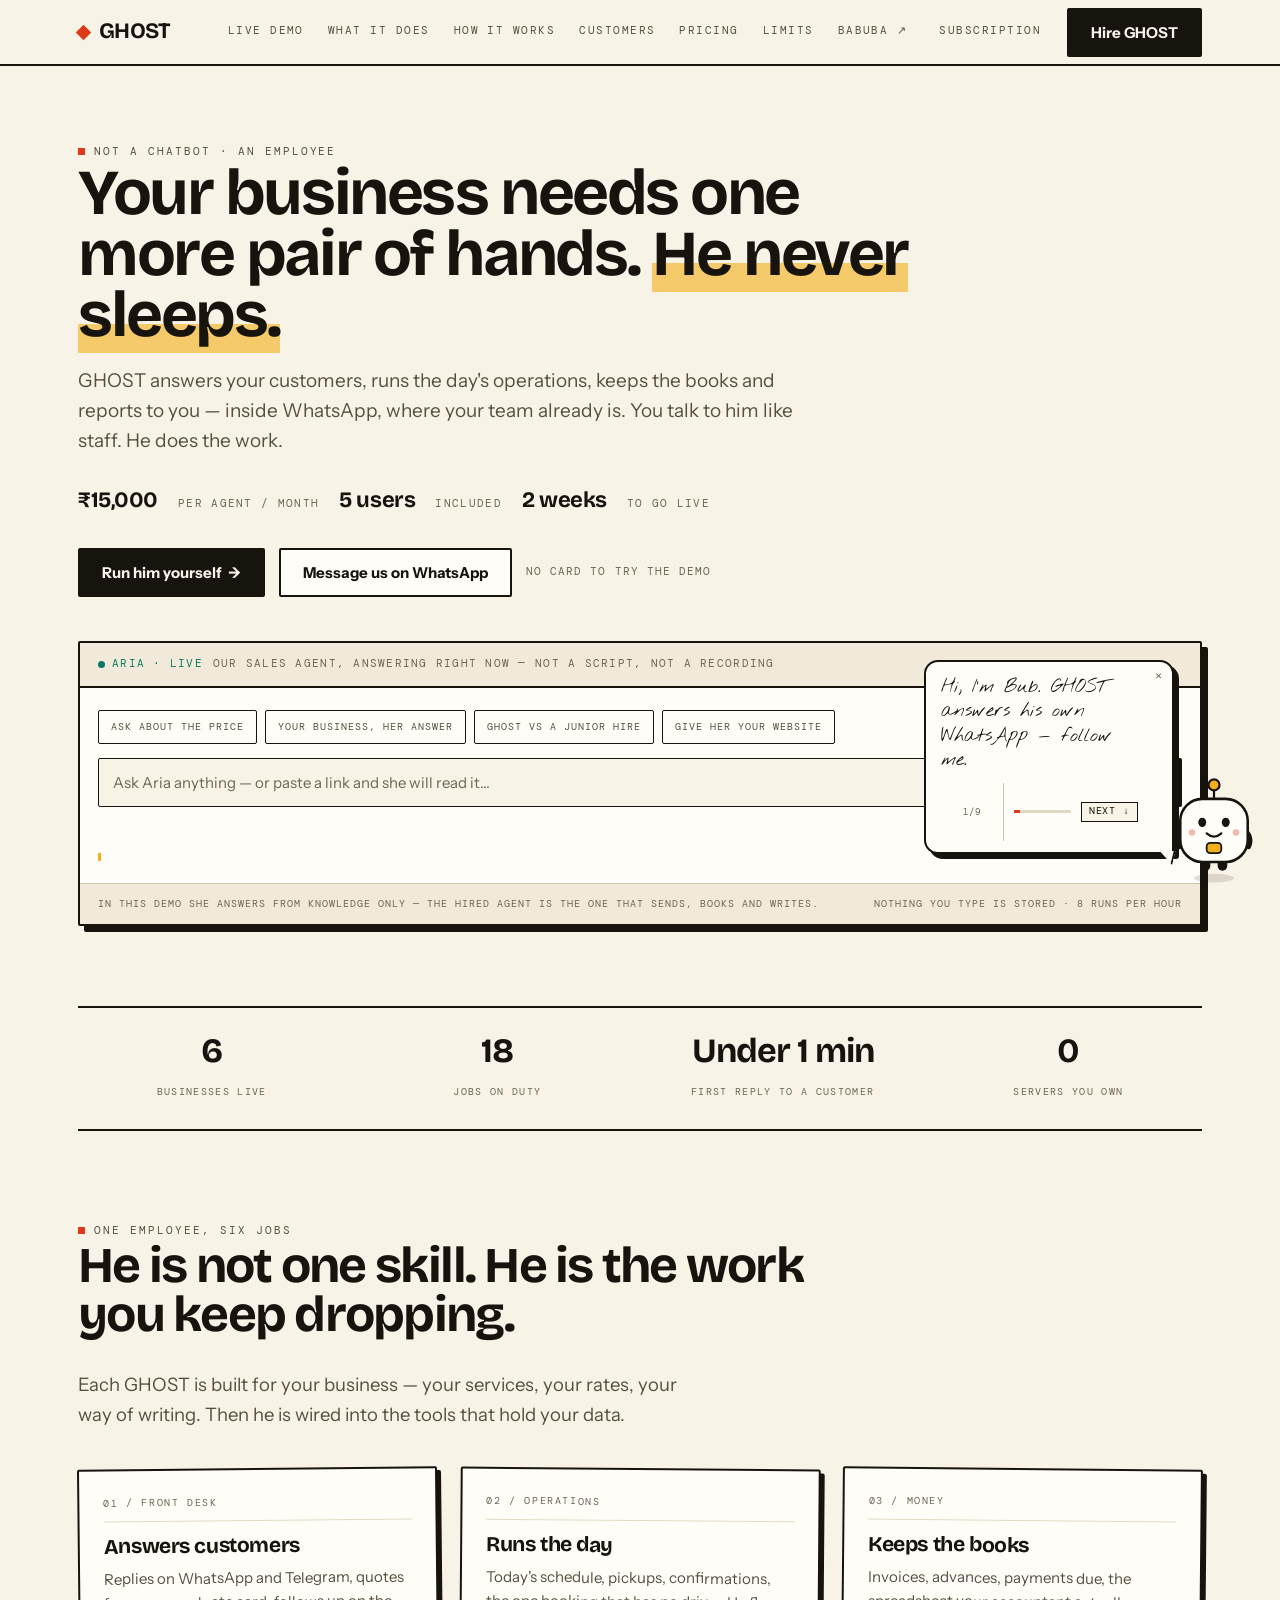
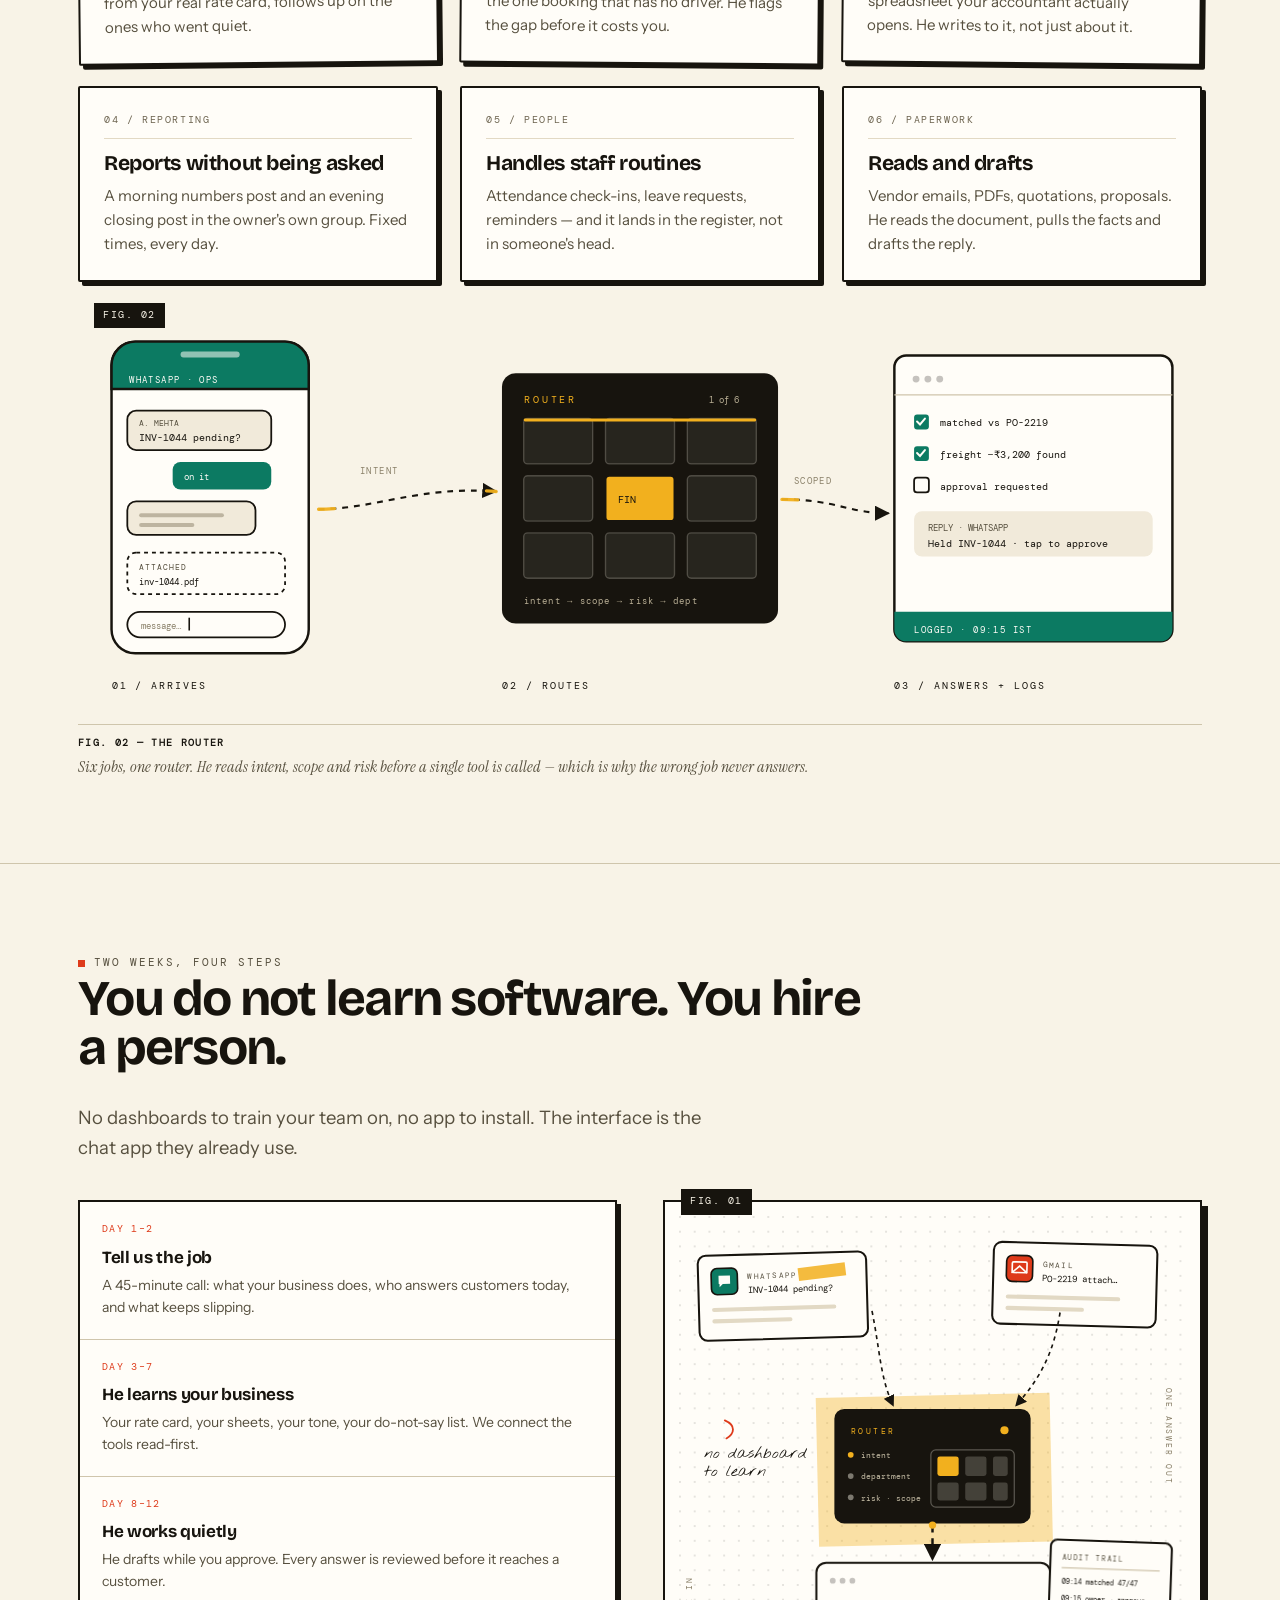
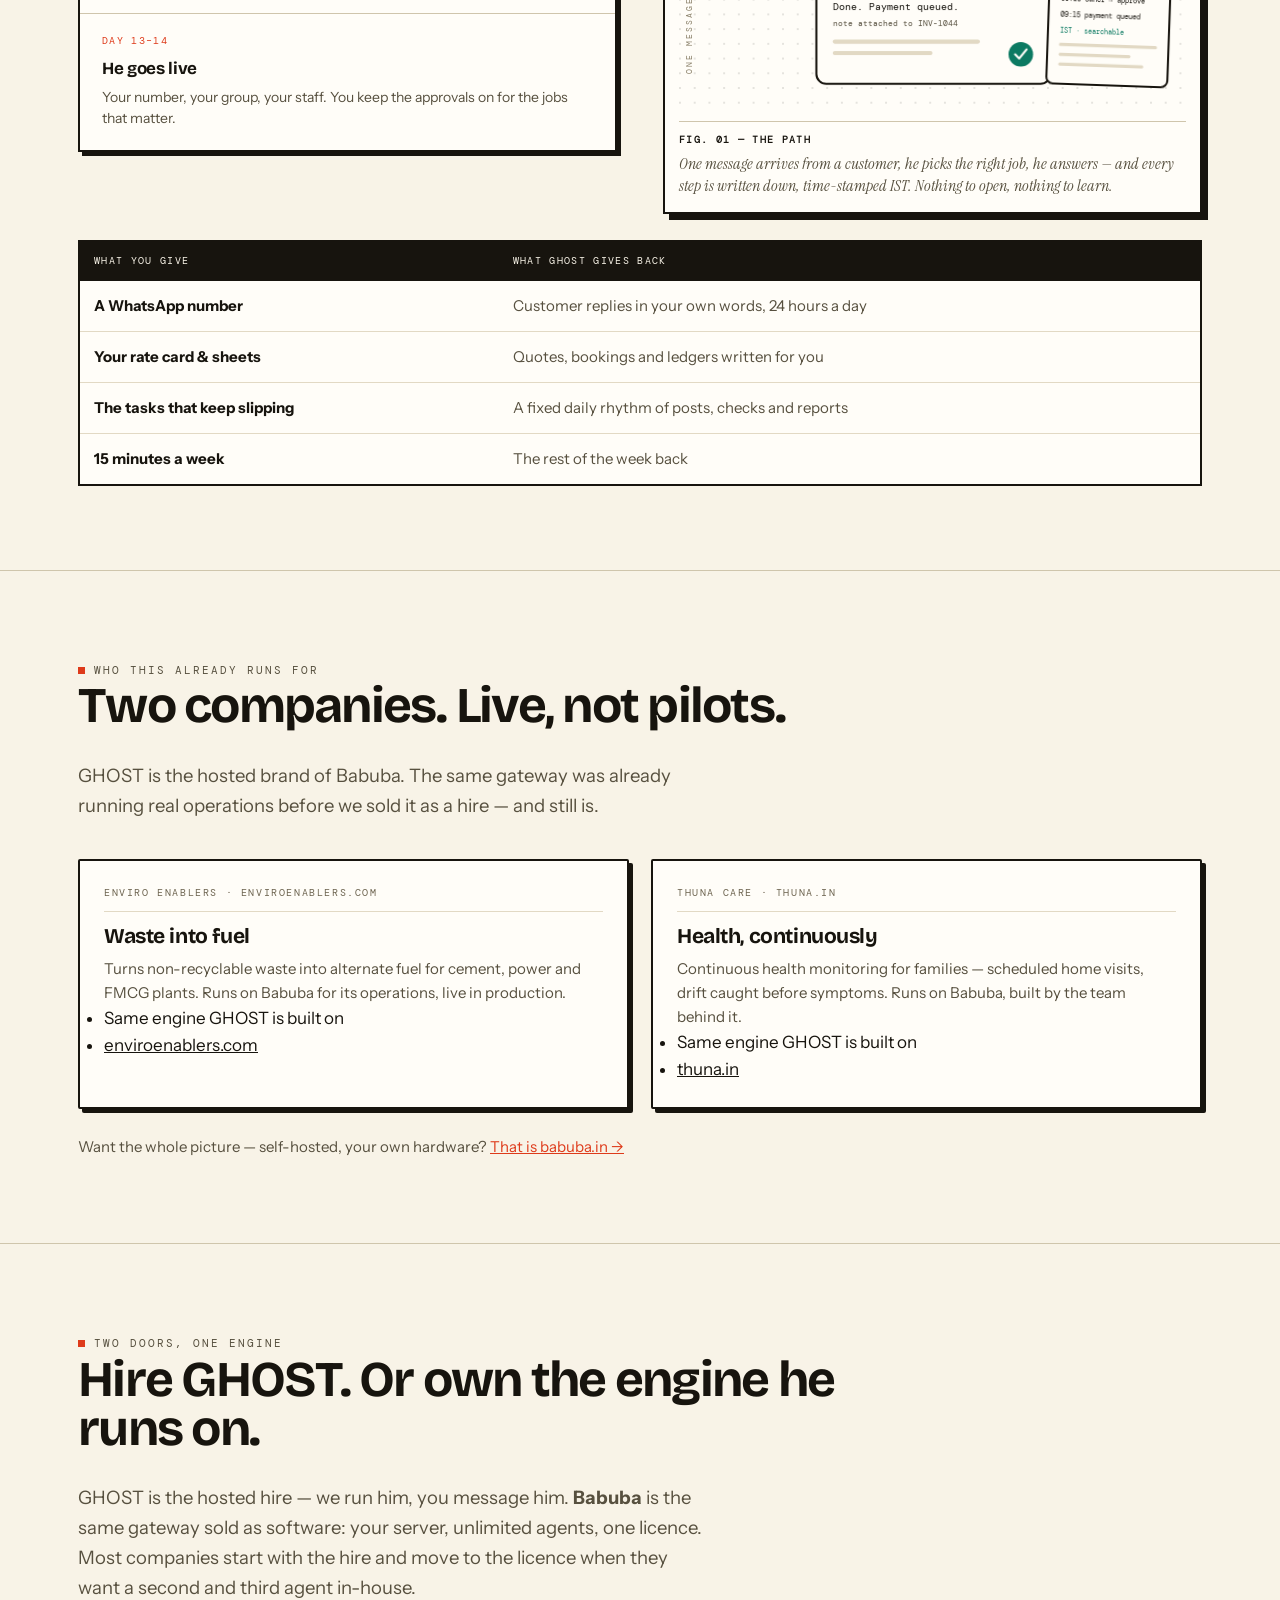
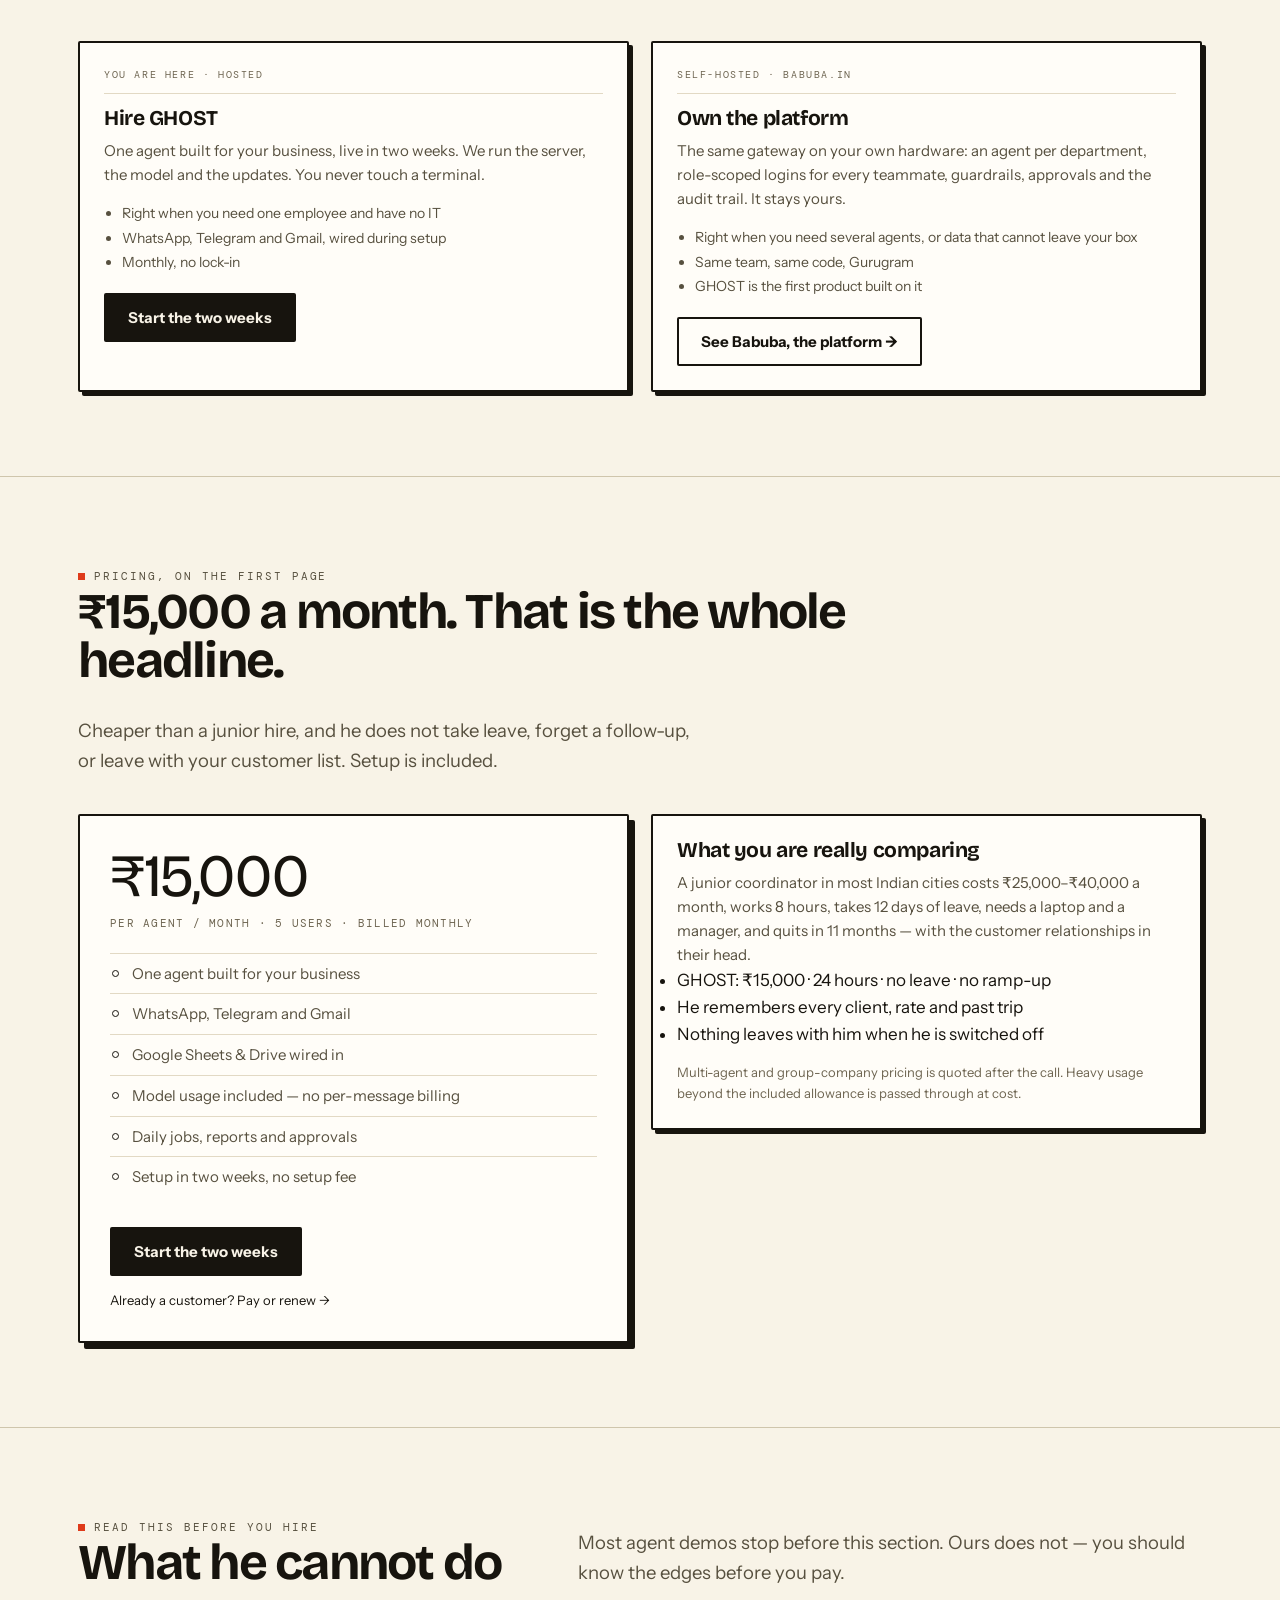
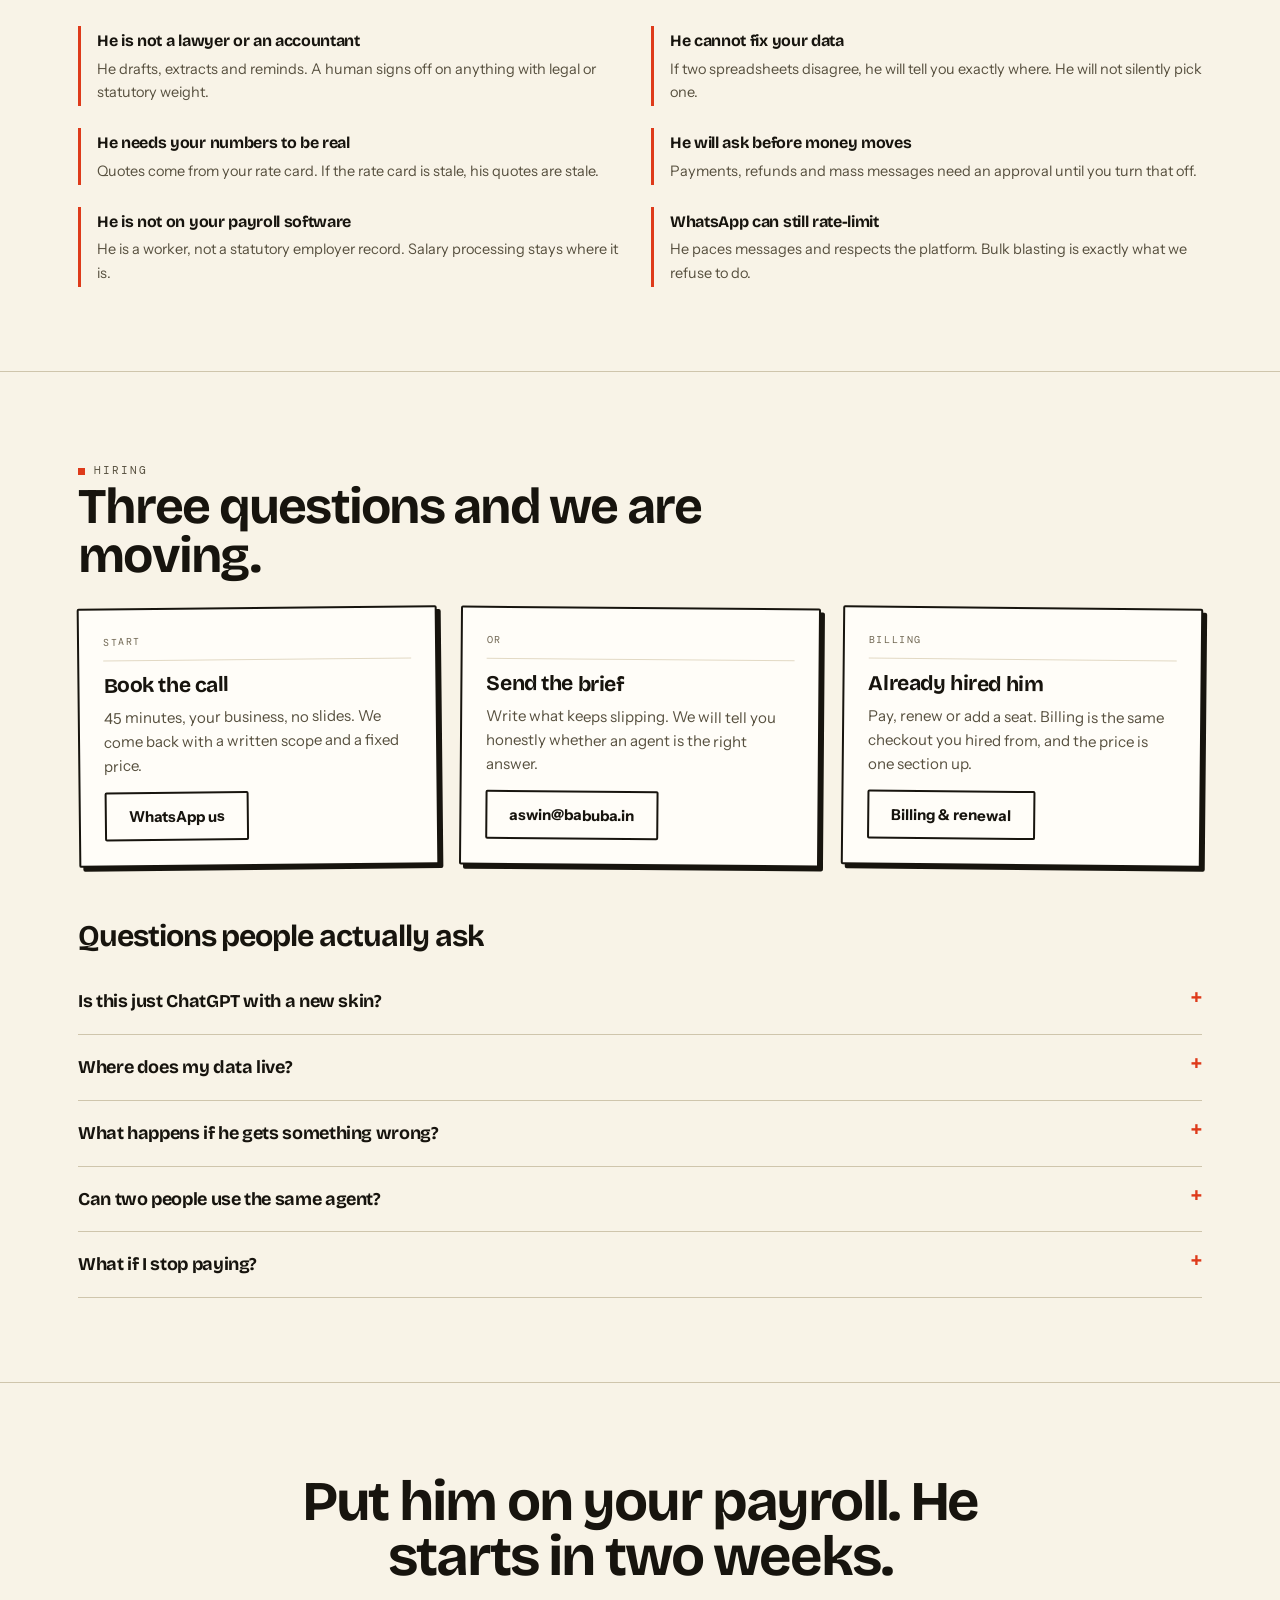
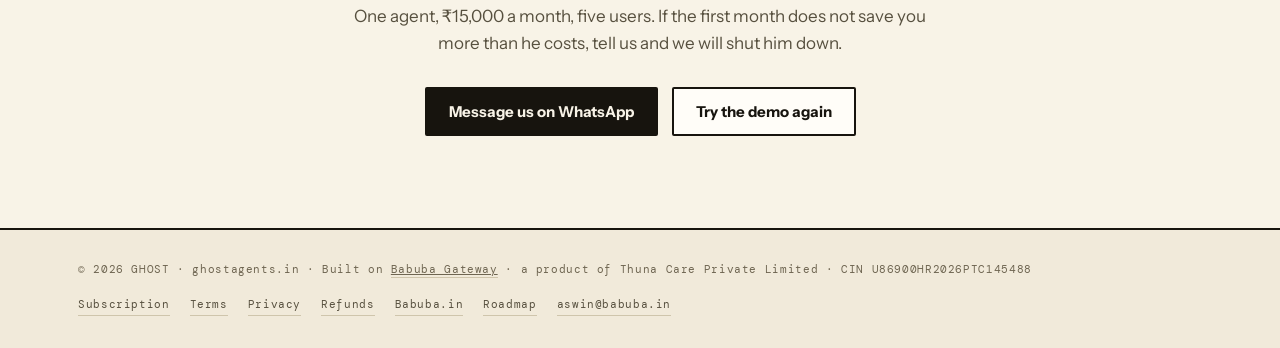
==== commit 3649a4ea: "Add Bub, the tour mascot: 9-stop guided walk with poses, blinking, wave and dismiss" ====
--- a/index.html
+++ b/index.html
@@ -101,7 +101,7 @@
 
 <main>
 <div class="wrap">
-  <div class="hero">
+  <div class="hero" data-say="Hi, I&rsquo;m Bub. GHOST answers his own WhatsApp &mdash; follow me." data-pose="wave">
     <span class="eyebrow">Not a chatbot · an employee</span>
     <h1>Your business needs one more pair of hands. <em>He never sleeps.</em></h1>
     <p>GHOST answers your customers, runs the day's operations, keeps the books and reports to you — inside WhatsApp, where your team already is. You talk to him like staff. He does the work.</p>
@@ -117,7 +117,7 @@
     </div>
 
     <!-- LIVE DEMO -->
-    <div class="demo" id="demo">
+    <div class="demo" id="demo" data-say="Type anything here. Demo is knowledge only &mdash; he sends nothing." data-pose="point">
       <div class="demo-top">
         <span class="live"><i></i>ARIA · LIVE</span>
         <span>our sales agent, answering right now — not a script, not a recording</span>
@@ -156,7 +156,7 @@
   </div>
 </div>
 
-<section class="blk" id="works">
+<section class="blk" id="works" data-say="Six jobs, one agent. You hire the work, not a chatbot." data-pose="think">
   <div class="wrap">
     <div class="head">
       <div>
@@ -250,7 +250,7 @@
   </div>
 </section>
 
-<section class="blk" id="how">
+<section class="blk" id="how" data-say="Four days from payment to live. This is the path." data-pose="point">
   <div class="wrap">
     <div class="head">
       <div>
@@ -439,7 +439,7 @@
   </div>
 </section>
 
-<section class="blk" id="who">
+<section class="blk" id="who" data-say="For people who build. Not for everyone &mdash; read it." data-pose="wave">
   <div class="wrap">
     <div class="head">
       <div>
@@ -472,7 +472,7 @@
   </div>
 </section>
 
-<section class="blk" id="platform">
+<section class="blk" id="platform" data-say="One WhatsApp number. Departments underneath. Clean handover." data-pose="hold">
   <div class="wrap">
     <div class="head">
       <div>
@@ -508,7 +508,7 @@
   </div>
 </section>
 
-<section class="blk" id="pricing">
+<section class="blk" id="pricing" data-say="&rsquo;15,000 a month, five users. No seat maths." data-pose="coin">
   <div class="wrap">
     <div class="head">
       <div>
@@ -546,7 +546,7 @@
   </div>
 </section>
 
-<section class="blk" id="limits">
+<section class="blk" id="limits" data-say="What he will not do. Read this before you pay." data-pose="hold">
   <div class="wrap">
     <div class="head">
       <div>
@@ -566,7 +566,7 @@
   </div>
 </section>
 
-<section class="blk" id="start">
+<section class="blk" id="start" data-say="Start on WhatsApp. He is yours in two weeks." data-pose="wave">
   <div class="wrap">
     <span class="eyebrow">Hiring</span>
     <h2 class="sec-t" style="margin-bottom:26px">Three questions and we are moving.</h2>
@@ -598,6 +598,41 @@
   </div>
 </div>
 </main>
+<!-- ============ BUB — the tour ============ -->
+<div class="bub" id="bub" aria-live="polite">
+  <button class="bub-char" id="bubChar" aria-label="Bub, the tour guide — next stop">
+    <svg viewBox="0 0 120 152" aria-hidden="true">
+      <ellipse cx="60" cy="146" rx="27" ry="6" fill="#17140E" opacity=".13"/>
+      <g class="m-float">
+        <g class="m-ant">
+          <path d="M60 40V27" stroke="#17140E" stroke-width="3" stroke-linecap="round"/>
+          <circle class="m-acc" cx="60" cy="19" r="7.5" fill="#F2B01E" stroke="#17140E" stroke-width="3"/>
+        </g>
+        <rect x="42" y="110" width="13" height="26" rx="6.5" fill="#17140E"/>
+        <rect x="65" y="110" width="13" height="26" rx="6.5" fill="#17140E"/>
+        <g class="m-arm-l"><path d="M21 79C11 85 9 95 13 103" fill="none" stroke="#17140E" stroke-width="7" stroke-linecap="round"/></g>
+        <g class="m-arm-r"><path d="M99 79C109 85 111 95 107 103" fill="none" stroke="#17140E" stroke-width="7" stroke-linecap="round"/></g>
+        <rect x="14" y="38" width="92" height="86" rx="30" fill="#FFFDF8" stroke="#17140E" stroke-width="3.5"/>
+        <ellipse class="m-eye" cx="44" cy="70" rx="5.4" ry="6.4" fill="#17140E"/>
+        <ellipse class="m-eye" cx="76" cy="70" rx="5.4" ry="6.4" fill="#17140E"/>
+        <path d="M50 85q10 9 20 0" fill="none" stroke="#17140E" stroke-width="3" stroke-linecap="round"/>
+        <rect class="m-acc" x="50" y="98" width="20" height="14" rx="5" fill="#F2B01E" stroke="#17140E" stroke-width="2.4"/>
+        <circle cx="30" cy="84" r="4.4" fill="#DE3A1A" opacity=".35"/>
+        <circle cx="90" cy="84" r="4.4" fill="#DE3A1A" opacity=".35"/>
+      </g>
+    </svg>
+  </button>
+  <div class="bub-note">
+    <button class="bub-close" id="bubClose" aria-label="Close the tour">&times;</button>
+    <p class="say">Hi, I&rsquo;m Bub. I&rsquo;ll walk you round GHOST.</p>
+    <div class="ctrl">
+      <span class="step">1/9</span>
+      <span class="bar"><i></i></span>
+      <button class="next" id="bubNext">Next &darr;</button>
+    </div>
+  </div>
+</div>
+
 
 <footer>
   <div class="wrap fgrid">
@@ -658,5 +693,48 @@
   q.addEventListener("keydown", function(e){ if (e.key === "Enter") run(); });
 })();
 </script>
+<script>
+(function(){
+  var bub=document.getElementById('bub'); if(!bub) return;
+  var say=bub.querySelector('.say'), bar=bub.querySelector('.bar i'),
+      step=bub.querySelector('.step'),
+      secs=[].slice.call(document.querySelectorAll('[data-say]')),
+      i=-1, off=false, narrow=window.matchMedia('(max-width:640px)');
+  function paint(n){
+    i=n;
+    var s=secs[n], pose=s.getAttribute('data-pose')||'wave';
+    bub.className='bub pose-'+pose+(off?' hidden':'')+((narrow.matches&&i>0)?'':'');
+    say.innerHTML=s.getAttribute('data-say');
+    step.textContent=(n+1)+'/'+secs.length;
+    bar.style.width=(((n+1)/secs.length)*100)+'%';
+  }
+  function sy(){
+    return window.pageYOffset||document.documentElement.scrollTop||document.body.scrollTop||0;
+  }
+  function find(){
+    var y=window.innerHeight*0.42, n=0, k, t;
+    for(k=0;k<secs.length;k++){ t=secs[k].getBoundingClientRect().top; if(t<=y) n=k; }
+    if(n!==i) paint(n);
+  }
+  window.addEventListener('scroll',find,{passive:true});
+  document.addEventListener('scroll',find,{passive:true,capture:true});
+  window.addEventListener('resize',find);
+  window.addEventListener('touchmove',find,{passive:true});
+  find();
+  function go(){
+    var n=Math.min(i+1,secs.length-1);
+    window.scrollTo({top:secs[n].getBoundingClientRect().top+sy()-74,behavior:'smooth'});
+  }
+  bub.querySelector('.next').addEventListener('click',go);
+  document.getElementById('bubChar').addEventListener('click',function(){
+    off=false; bub.className=bub.className.replace(' hidden','');
+    if(narrow.matches){ bub.classList.toggle('open'); return; }
+    go();
+  });
+  document.getElementById('bubClose').addEventListener('click',function(){
+    off=true; bub.classList.add('hidden');
+  });
+})();
+</script>
 </body>
 </html>
--- a/theme.css
+++ b/theme.css
@@ -351,3 +351,53 @@
   .f2-ck,.f2-stage{opacity:1}
 }
 @media (max-width:820px){.fig-raw{overflow-x:auto}.fig-raw svg{min-width:720px}}
+/* ---------- Bub — the tour mascot ---------- */
+.bub{position:fixed;right:22px;bottom:18px;z-index:80;display:flex;flex-direction:row-reverse;align-items:flex-end;pointer-events:none}
+.bub-char{width:88px;flex:0 0 88px;pointer-events:auto;cursor:pointer;background:none;border:0;padding:0;transform-origin:50% 100%}
+.bub-char svg{width:100%;height:auto;overflow:visible}
+.bub-note{pointer-events:auto;position:relative;background:var(--white);border:2px solid var(--ink);border-radius:14px 14px 3px 14px;box-shadow:5px 5px 0 var(--ink);padding:13px 34px 11px 15px;max-width:250px;margin-right:-4px;margin-bottom:28px;transition:opacity .25s,transform .25s}
+.bub-note::after{content:"";position:absolute;right:-2px;bottom:-13px;width:16px;height:14px;background:var(--white);border-right:2px solid var(--ink);border-bottom:2px solid var(--ink);clip-path:polygon(100% 0,100% 100%,0 0);transform:skewX(-14deg)}
+.bub-note .say{font-family:var(--hand);font-size:18.5px;line-height:1.3;color:var(--ink);margin:0}
+.bub-note .ctrl{display:flex;align-items:center;gap:10px;margin-top:11px}
+.bub-note .bar{position:relative;flex:1;height:3px;background:var(--line2);overflow:hidden}
+.bub-note .bar i{position:absolute;left:0;top:0;bottom:0;width:9%;background:var(--red);transition:width .35s}
+.bub-note .step{font-family:var(--mono);font-size:9px;letter-spacing:.1em;color:var(--ink3)}
+.bub-note .next{border:1.5px solid var(--ink);background:var(--paper);font-family:var(--mono);font-size:9.5px;letter-spacing:.1em;text-transform:uppercase;padding:4px 7px;cursor:pointer;line-height:1}
+.bub-note .next:hover{background:var(--ink);color:var(--paper)}
+.bub-close{position:absolute;right:7px;top:5px;border:0;background:none;font-family:var(--mono);font-size:12px;line-height:1;color:var(--ink3);cursor:pointer;padding:3px}
+.bub-close:hover{color:var(--red)}
+.bub.hidden .bub-note{opacity:0;transform:translateY(6px) scale(.97);pointer-events:none}
+@keyframes bob{0%,100%{transform:translateY(0)}50%{transform:translateY(-5px)}}
+@keyframes wave{0%,100%{transform:rotate(-6deg)}50%{transform:rotate(-24deg)}}
+@keyframes blink{0%,96%,100%{transform:scaleY(1)}98%{transform:scaleY(.1)}}
+@keyframes ant{0%,100%{transform:translateY(0)}50%{transform:translateY(-2px)}}
+.bub-char .m-float{animation:bob 3.4s ease-in-out infinite}
+.bub-char .m-arm-l{transform-box:view-box;transform-origin:21px 79px;transition:transform .35s ease}
+.bub-char .m-arm-r{transform-box:view-box;transform-origin:99px 79px;transition:transform .35s ease}
+.bub-char .m-eye{transform-box:fill-box;transform-origin:center;animation:blink 6s infinite}
+.bub-char .m-ant{transform-box:fill-box;transform-origin:center bottom;animation:ant 2.2s ease-in-out infinite}
+.bub.pose-wave .m-arm-r{animation:wave 1.5s ease-in-out infinite}
+.bub.pose-point .m-arm-r{transform:rotate(34deg)}
+.bub.pose-think .m-arm-l{transform:rotate(-58deg)}
+.bub.pose-coin .m-arm-r{transform:rotate(16deg)}
+.bub.pose-hold .m-arm-l{transform:rotate(-10deg)}
+.bub.pose-hold .m-arm-r{transform:rotate(10deg)}
+.bub.pose-wave .m-acc{fill:#F2B01E}
+.bub.pose-point .m-acc{fill:#DE3A1A}
+.bub.pose-think .m-acc{fill:#1D34D8}
+.bub.pose-coin .m-acc{fill:#F2B01E}
+.bub.pose-hold .m-acc{fill:#0C7A62}
+@media (max-width:640px){
+  .bub{left:auto;right:12px;bottom:12px;flex-direction:column;align-items:flex-end;gap:0}
+  .bub-char{width:56px;flex:0 0 56px}
+  .bub-char svg{width:56px}
+  .bub-note{display:none;position:absolute;right:0;bottom:66px;width:214px;margin:0;padding:10px 30px 9px 12px;border-radius:12px 12px 12px 3px}
+  .bub.open .bub-note{display:block}
+  .bub-note .say{font-size:15.5px}
+  .bub-note .bar{display:none}
+  .bub-note .ctrl{margin-top:8px;justify-content:space-between}
+  .bub-note::after{right:26px;bottom:-12px;transform:none;clip-path:polygon(0 0,100% 0,50% 100%);border:0;width:14px;height:12px;background:var(--white);box-shadow:none;border-right:2px solid var(--ink);border-bottom:2px solid var(--ink);rotate:45deg}
+}
+@media (prefers-reduced-motion:reduce){
+  .bub-char .m-float,.bub-char .m-eye,.bub-char .m-ant,.bub.pose-wave .m-arm-r{animation:none}
+}
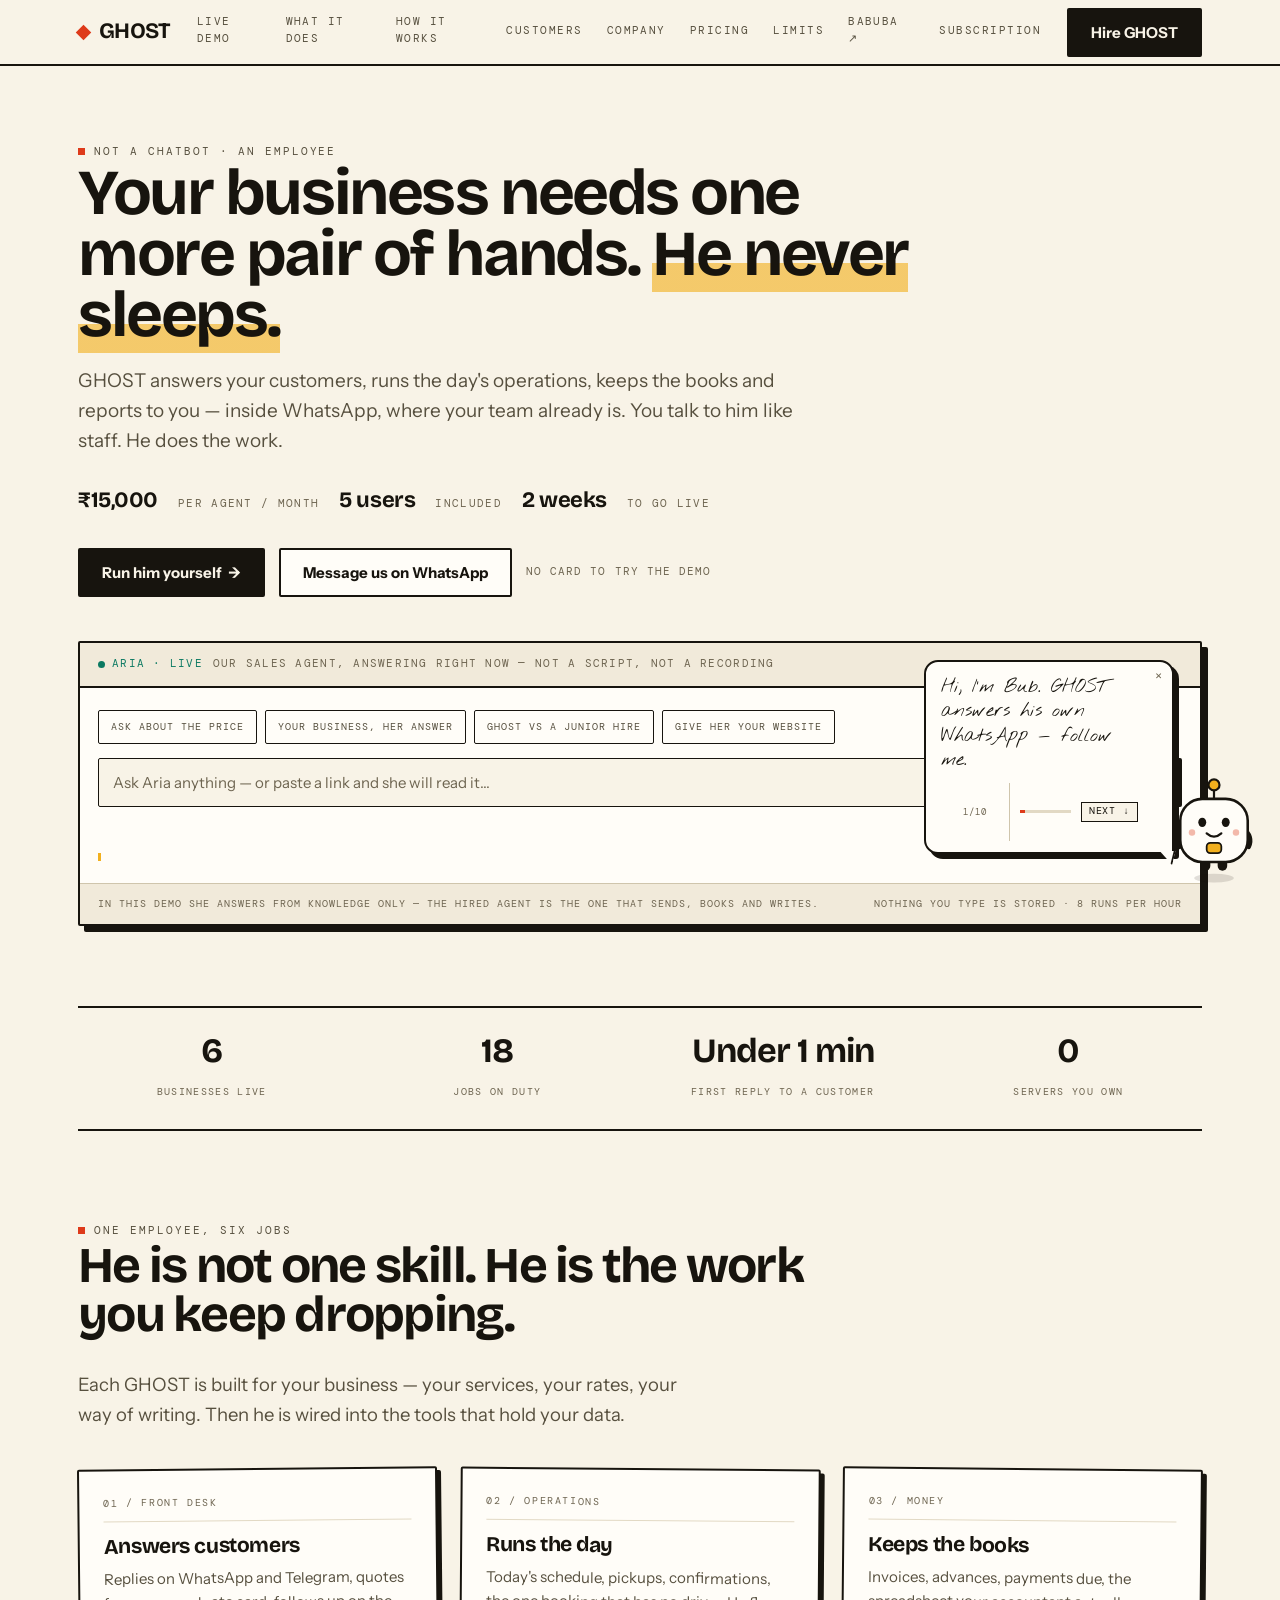
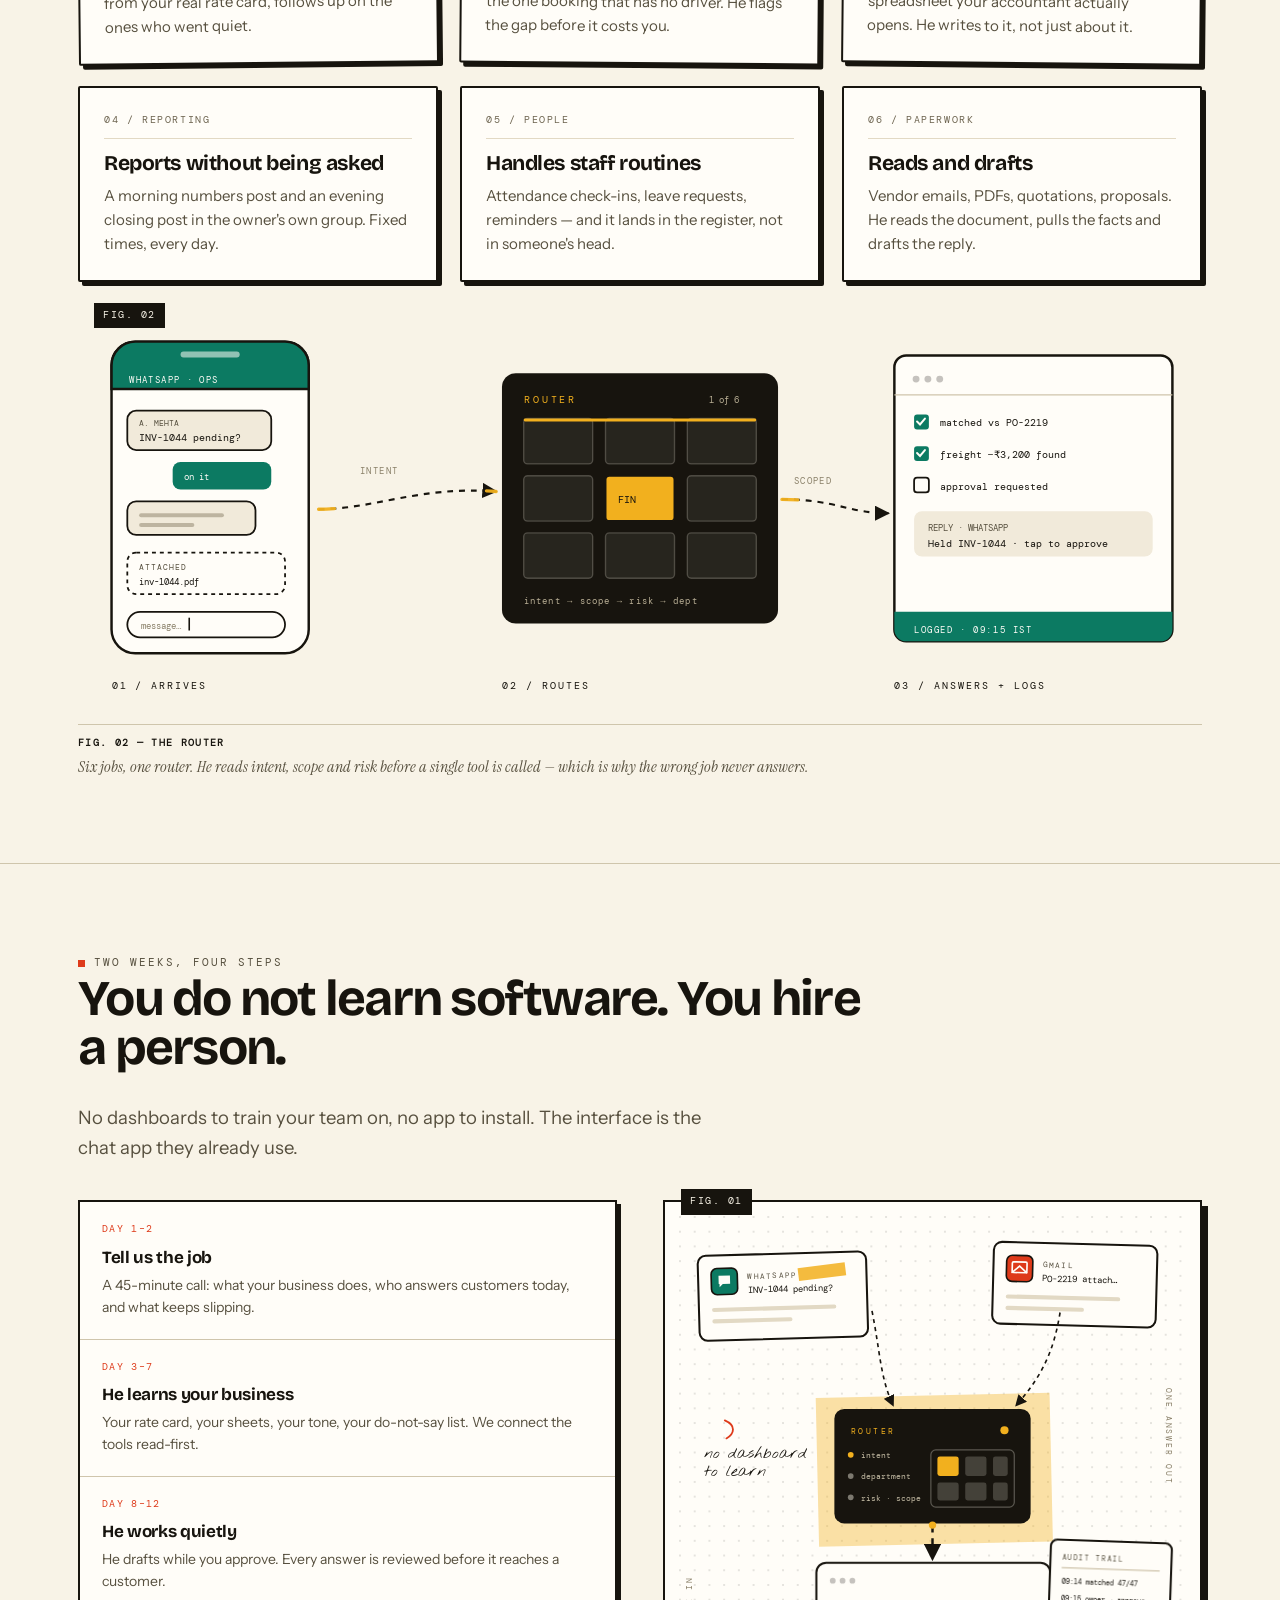
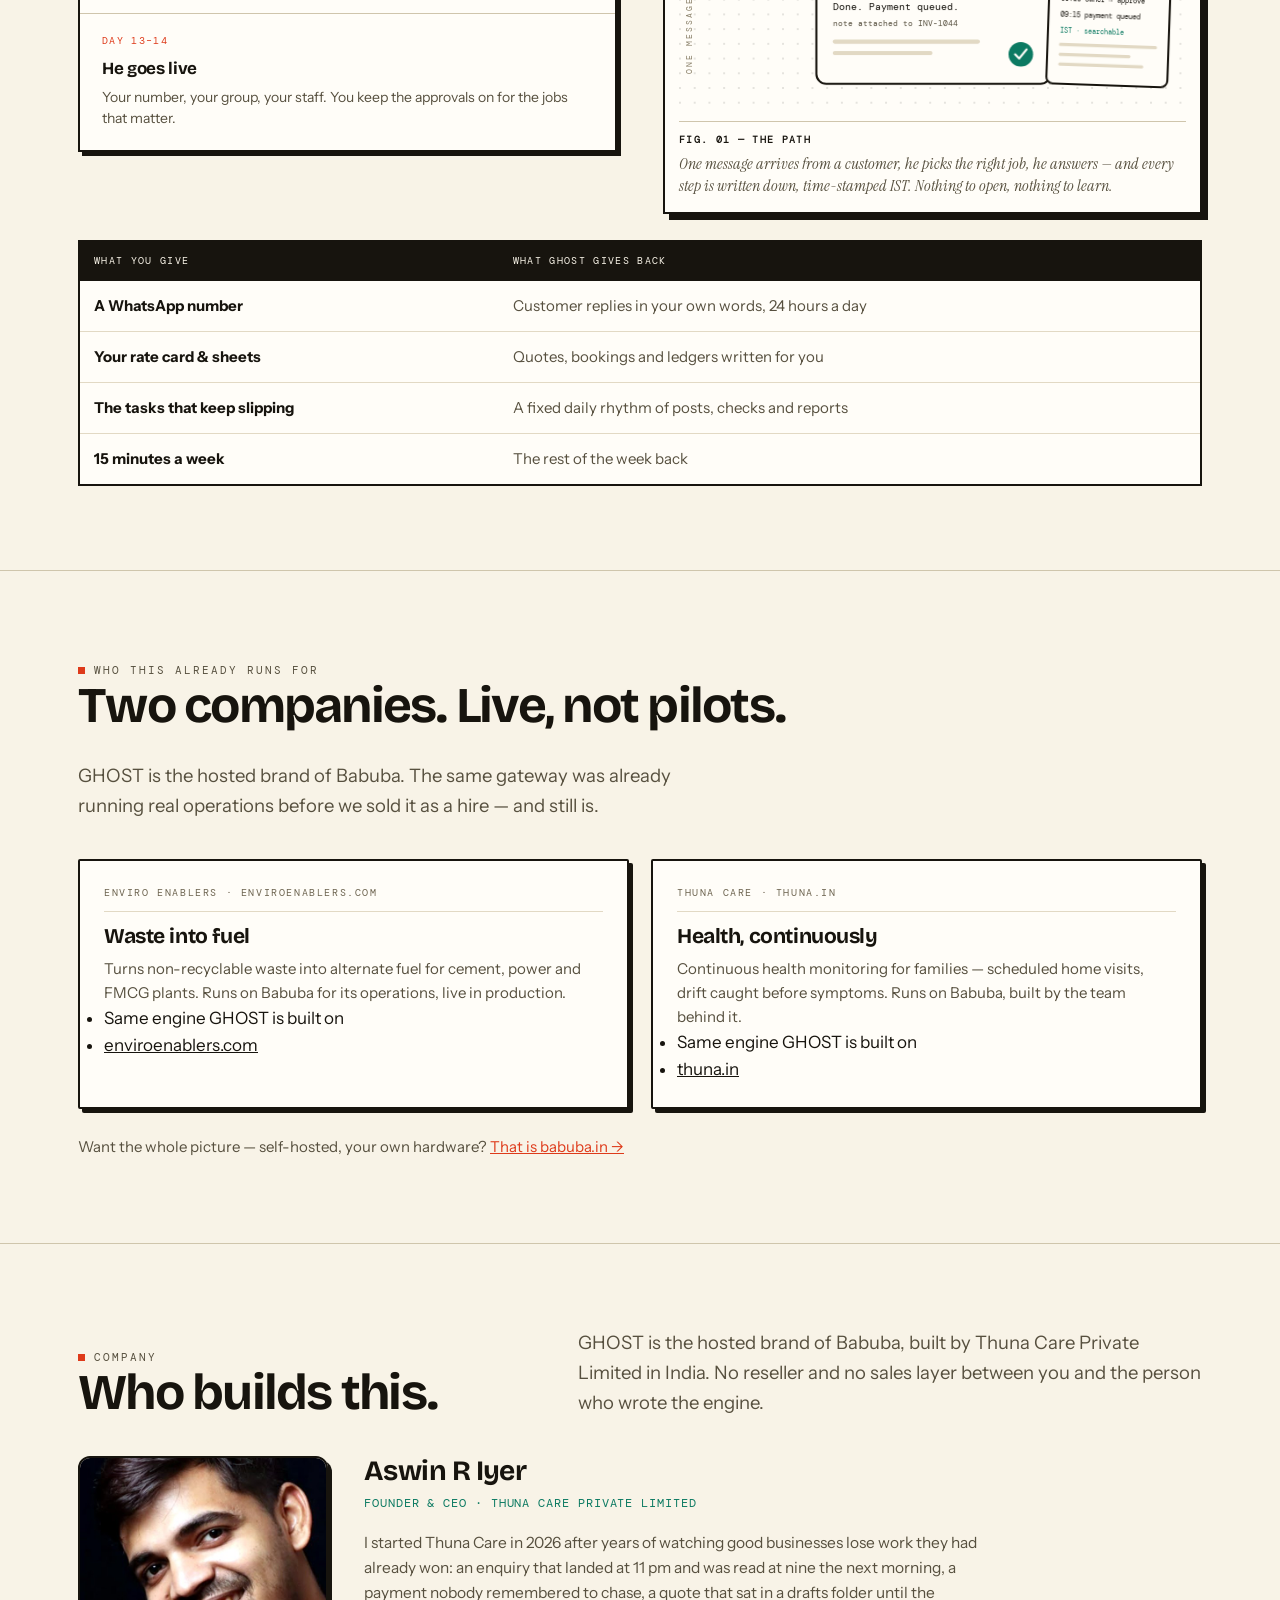
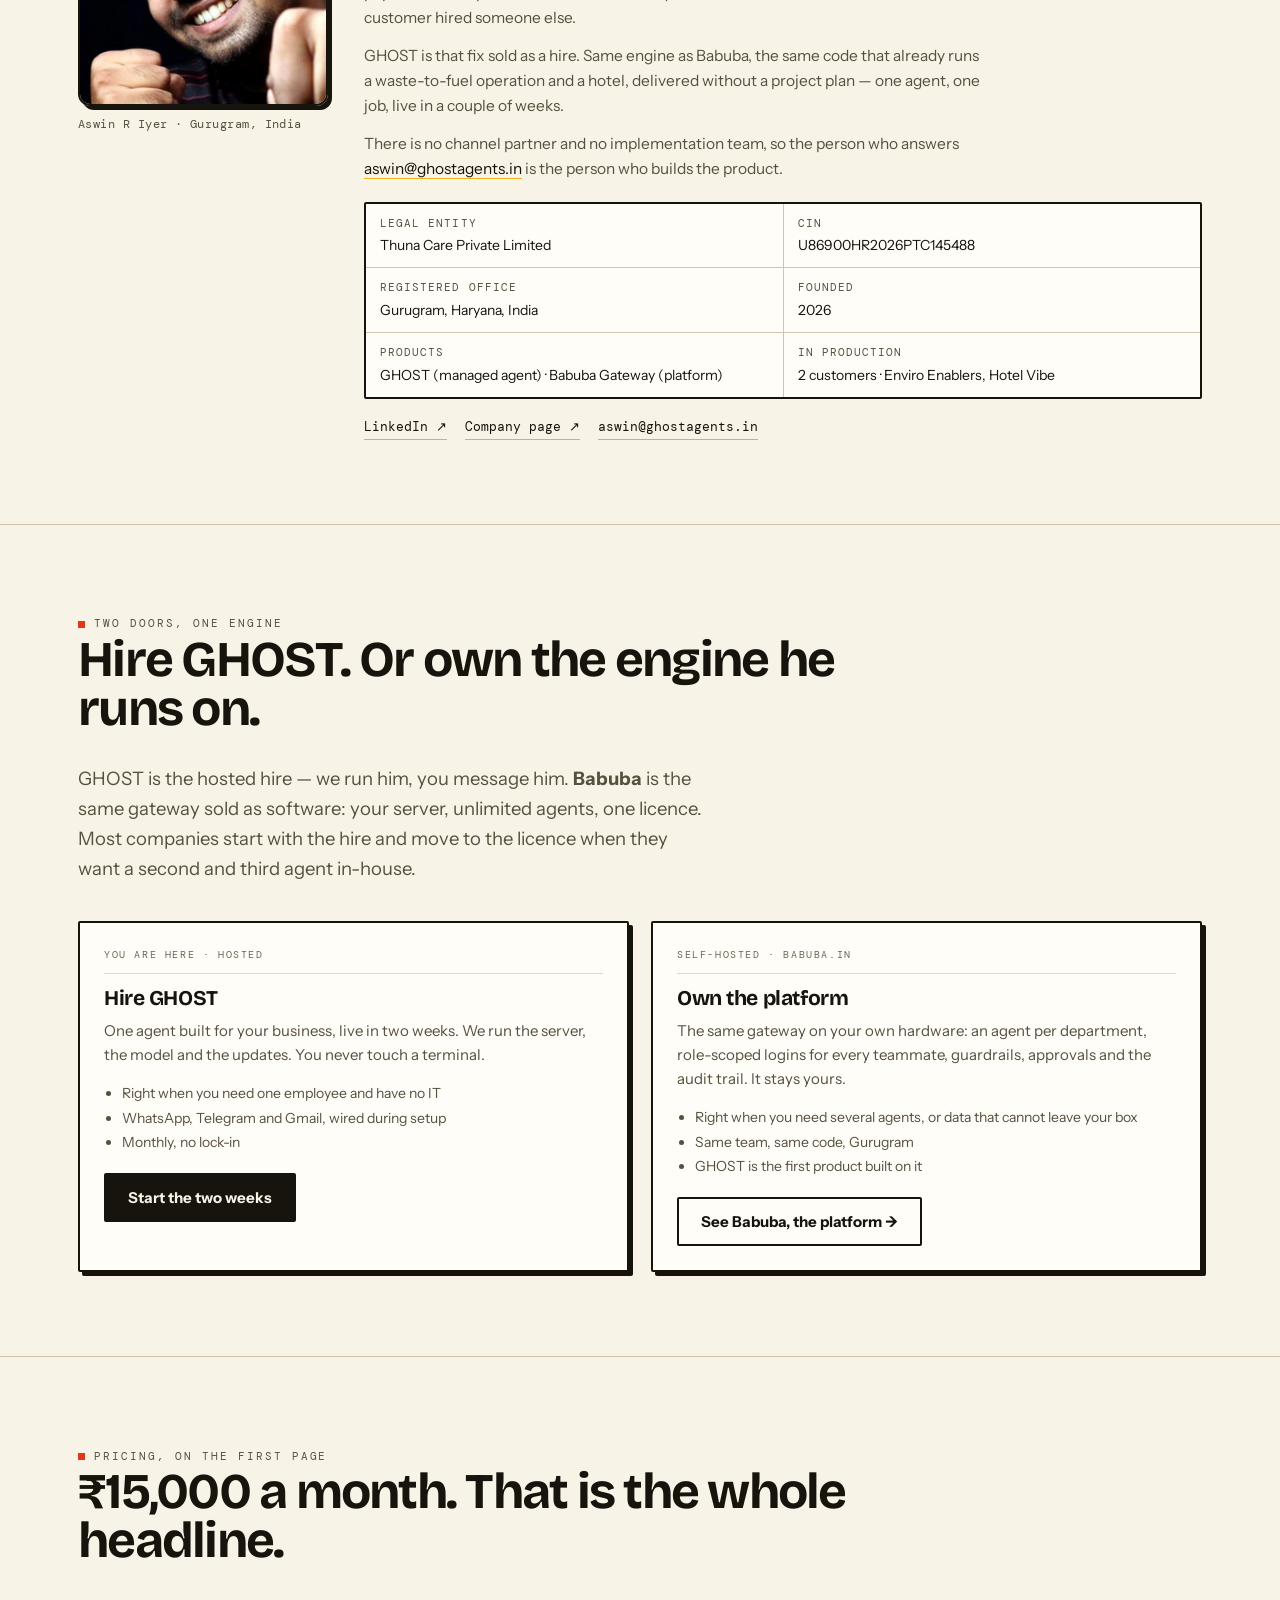
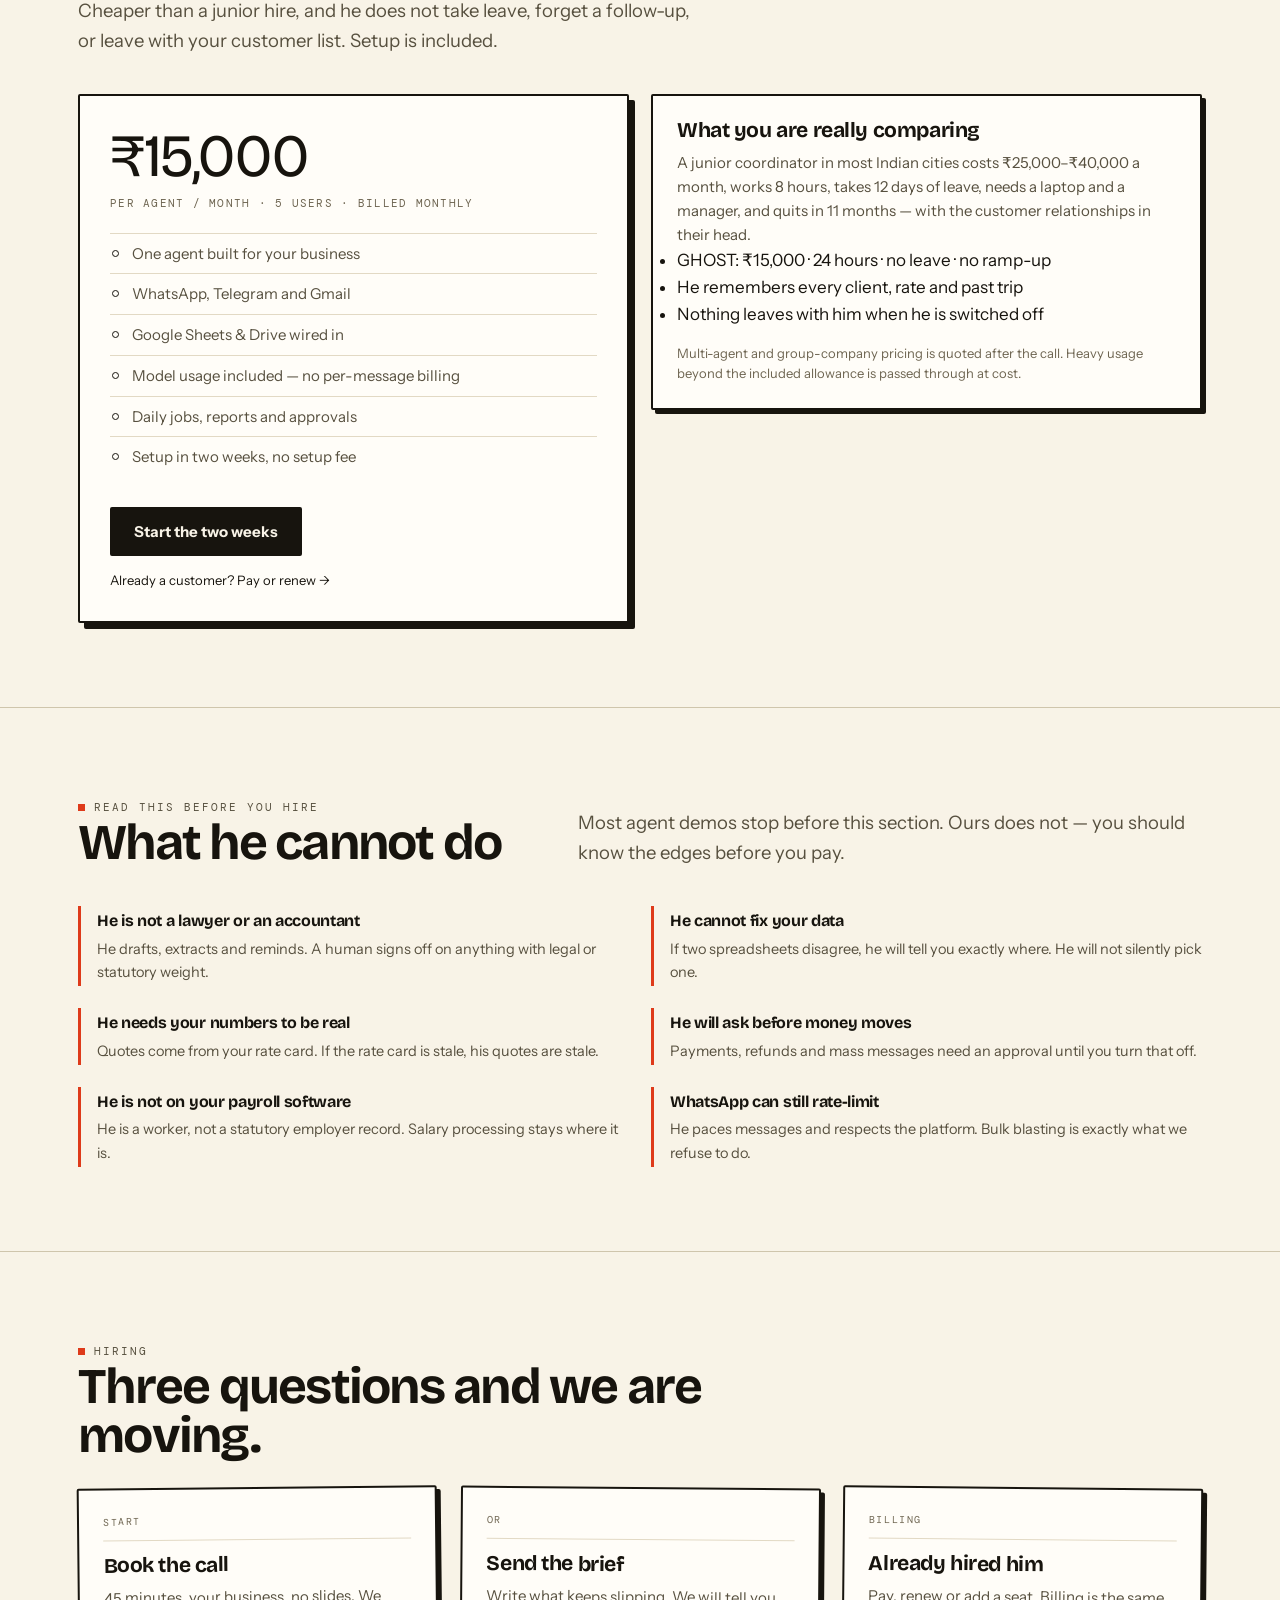
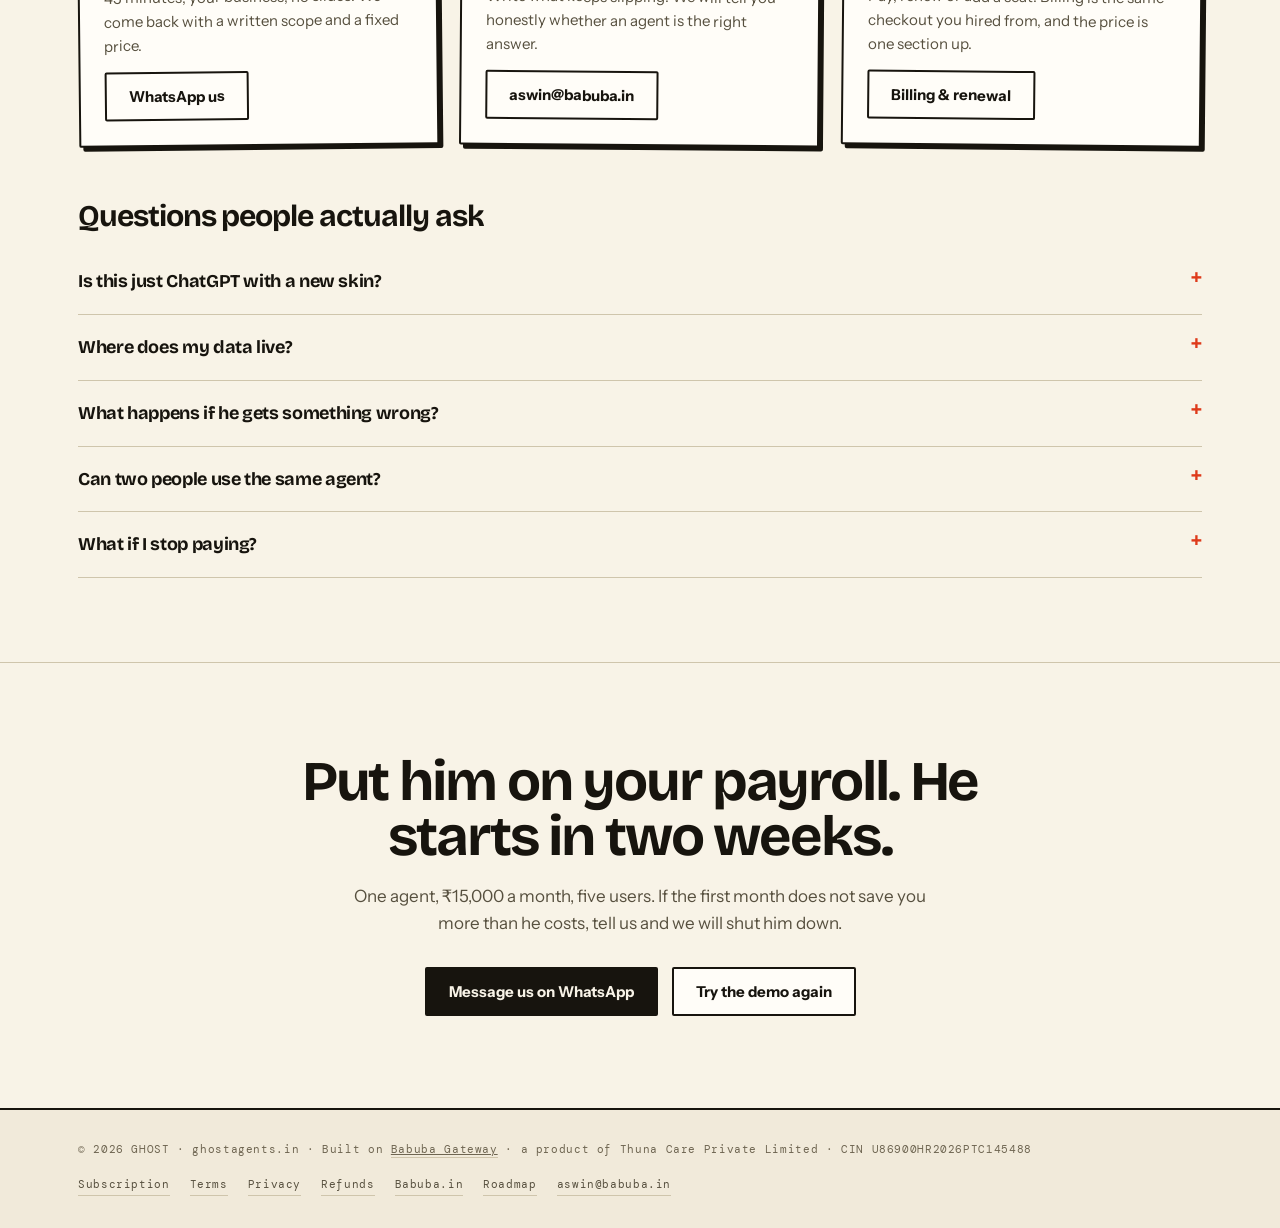
==== commit eee3a5ac: "Add #team: founder, legal entity, CIN, LinkedIn and direct email Section after Customers, before the" ====
--- a/index.html
+++ b/index.html
@@ -89,6 +89,7 @@
         <a href="#works">What it does</a>
         <a href="#how">How it works</a>
         <a href="#who">Customers</a>
+        <a href="#team">Company</a>
         <a href="#pricing">Pricing</a>
         <a href="#limits">Limits</a>
         <a href="#platform">Babuba &#8599;</a>
@@ -472,6 +473,64 @@
   </div>
 </section>
 
+
+<!-- COMPANY / FOUNDING TEAM -->
+<section class="blk" id="team" data-say="One founder, one company. Nothing here is outsourced." data-pose="hold">
+  <div class="wrap">
+    <div class="head">
+      <div>
+        <span class="eyebrow">Company</span>
+        <h2 class="sec-t">Who builds this.</h2>
+      </div>
+      <p class="lede">GHOST is the hosted brand of Babuba, built by Thuna Care Private Limited in India. No reseller and no sales layer between you and the person who wrote the engine.</p>
+    </div>
+    <div class="team-grid">
+      <figure class="team-photo">
+        <img src="assets/aswin.jpg" alt="Aswin R Iyer, Founder and CEO of Thuna Care Private Limited">
+        <figcaption>Aswin R Iyer &middot; Gurugram, India</figcaption>
+      </figure>
+      <div class="team-body">
+        <h3 class="team-name">Aswin R Iyer</h3>
+        <div class="team-role">Founder &amp; CEO &middot; Thuna Care Private Limited</div>
+        <p>I started Thuna Care in 2026 after years of watching good businesses lose work they had already won: an enquiry that landed at 11 pm and was read at nine the next morning, a payment nobody remembered to chase, a quote that sat in a drafts folder until the customer hired someone else.</p>
+        <p>GHOST is that fix sold as a hire. Same engine as Babuba, the same code that already runs a waste-to-fuel operation and a hotel, delivered without a project plan &mdash; one agent, one job, live in a couple of weeks.</p>
+        <p>There is no channel partner and no implementation team, so the person who answers <a href="mailto:aswin@ghostagents.in">aswin@ghostagents.in</a> is the person who builds the product.</p>
+        <dl class="team-facts">
+          <div><dt>Legal entity</dt><dd>Thuna Care Private Limited</dd></div>
+          <div><dt>CIN</dt><dd>U86900HR2026PTC145488</dd></div>
+          <div><dt>Registered office</dt><dd>Gurugram, Haryana, India</dd></div>
+          <div><dt>Founded</dt><dd>2026</dd></div>
+          <div><dt>Products</dt><dd>GHOST (managed agent) &middot; Babuba Gateway (platform)</dd></div>
+          <div><dt>In production</dt><dd>2 customers &middot; Enviro Enablers, Hotel Vibe</dd></div>
+        </dl>
+        <div class="team-links">
+          <a href="https://www.linkedin.com/in/aswin-r-9a4b733a3" target="_blank" rel="noopener">LinkedIn &#8599;</a>
+          <a href="https://www.linkedin.com/company/144150142" target="_blank" rel="noopener">Company page &#8599;</a>
+          <a href="mailto:aswin@ghostagents.in">aswin@ghostagents.in</a>
+        </div>
+      </div>
+    </div>
+  </div>
+</section>
+
+<style>
+#team .team-grid{display:grid;grid-template-columns:250px 1fr;gap:36px;align-items:start}
+#team .team-photo{margin:0}
+#team .team-photo img{width:100%;border-radius:12px;border:2px solid var(--ink);box-shadow:var(--sh-sm);display:block}
+#team .team-photo figcaption{font-family:var(--mono);font-size:11.5px;color:var(--mut);margin-top:10px;letter-spacing:.04em}
+#team .team-name{font-family:var(--disp);font-weight:700;letter-spacing:-.02em;font-size:28px;line-height:1.1;margin:0;color:var(--fg)}
+#team .team-role{font-family:var(--mono);font-size:11.5px;letter-spacing:.08em;text-transform:uppercase;color:var(--teal);margin:8px 0 16px}
+#team .team-body p{font-size:15.5px;line-height:1.62;color:var(--mut);margin:0 0 13px;max-width:62ch}
+#team .team-body p a{color:var(--fg);border-bottom:1px solid var(--gold)}
+#team .team-facts{display:grid;grid-template-columns:1fr 1fr;gap:1px;background:var(--line);border:2px solid var(--ink);border-radius:var(--r);overflow:hidden;margin:20px 0 18px}
+#team .team-facts>div{background:var(--panel);padding:12px 14px}
+#team .team-facts dt{font-family:var(--mono);font-size:10.5px;letter-spacing:.1em;text-transform:uppercase;color:var(--mut);margin-bottom:4px}
+#team .team-facts dd{margin:0;font-size:14px;color:var(--fg);line-height:1.35}
+#team .team-links{display:flex;gap:18px;flex-wrap:wrap;font-family:var(--mono);font-size:12.5px}
+#team .team-links a{color:var(--fg);border-bottom:1px solid var(--gold);padding-bottom:2px}
+@media(max-width:820px){#team .team-grid{grid-template-columns:1fr;gap:22px}#team .team-facts{grid-template-columns:1fr}}
+</style>
+
 <section class="blk" id="platform" data-say="One WhatsApp number. Departments underneath. Clean handover." data-pose="hold">
   <div class="wrap">
     <div class="head">
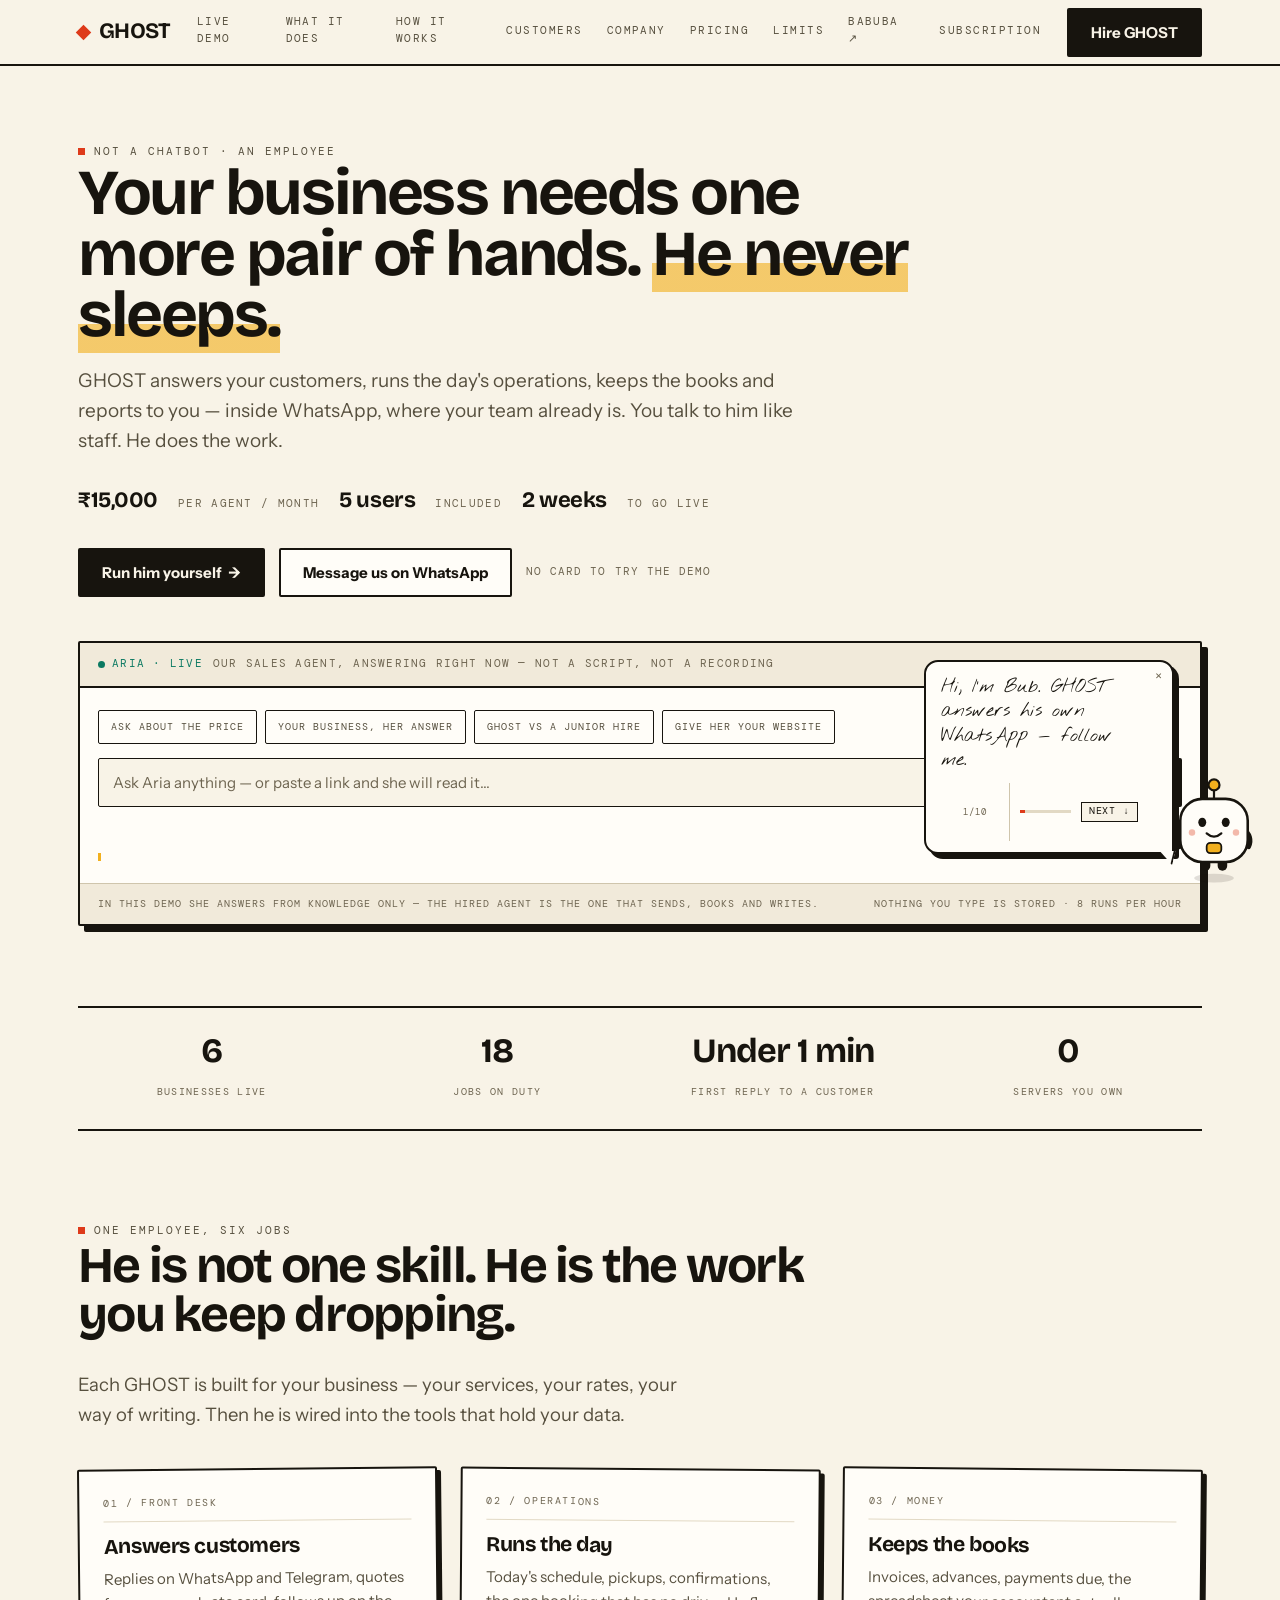
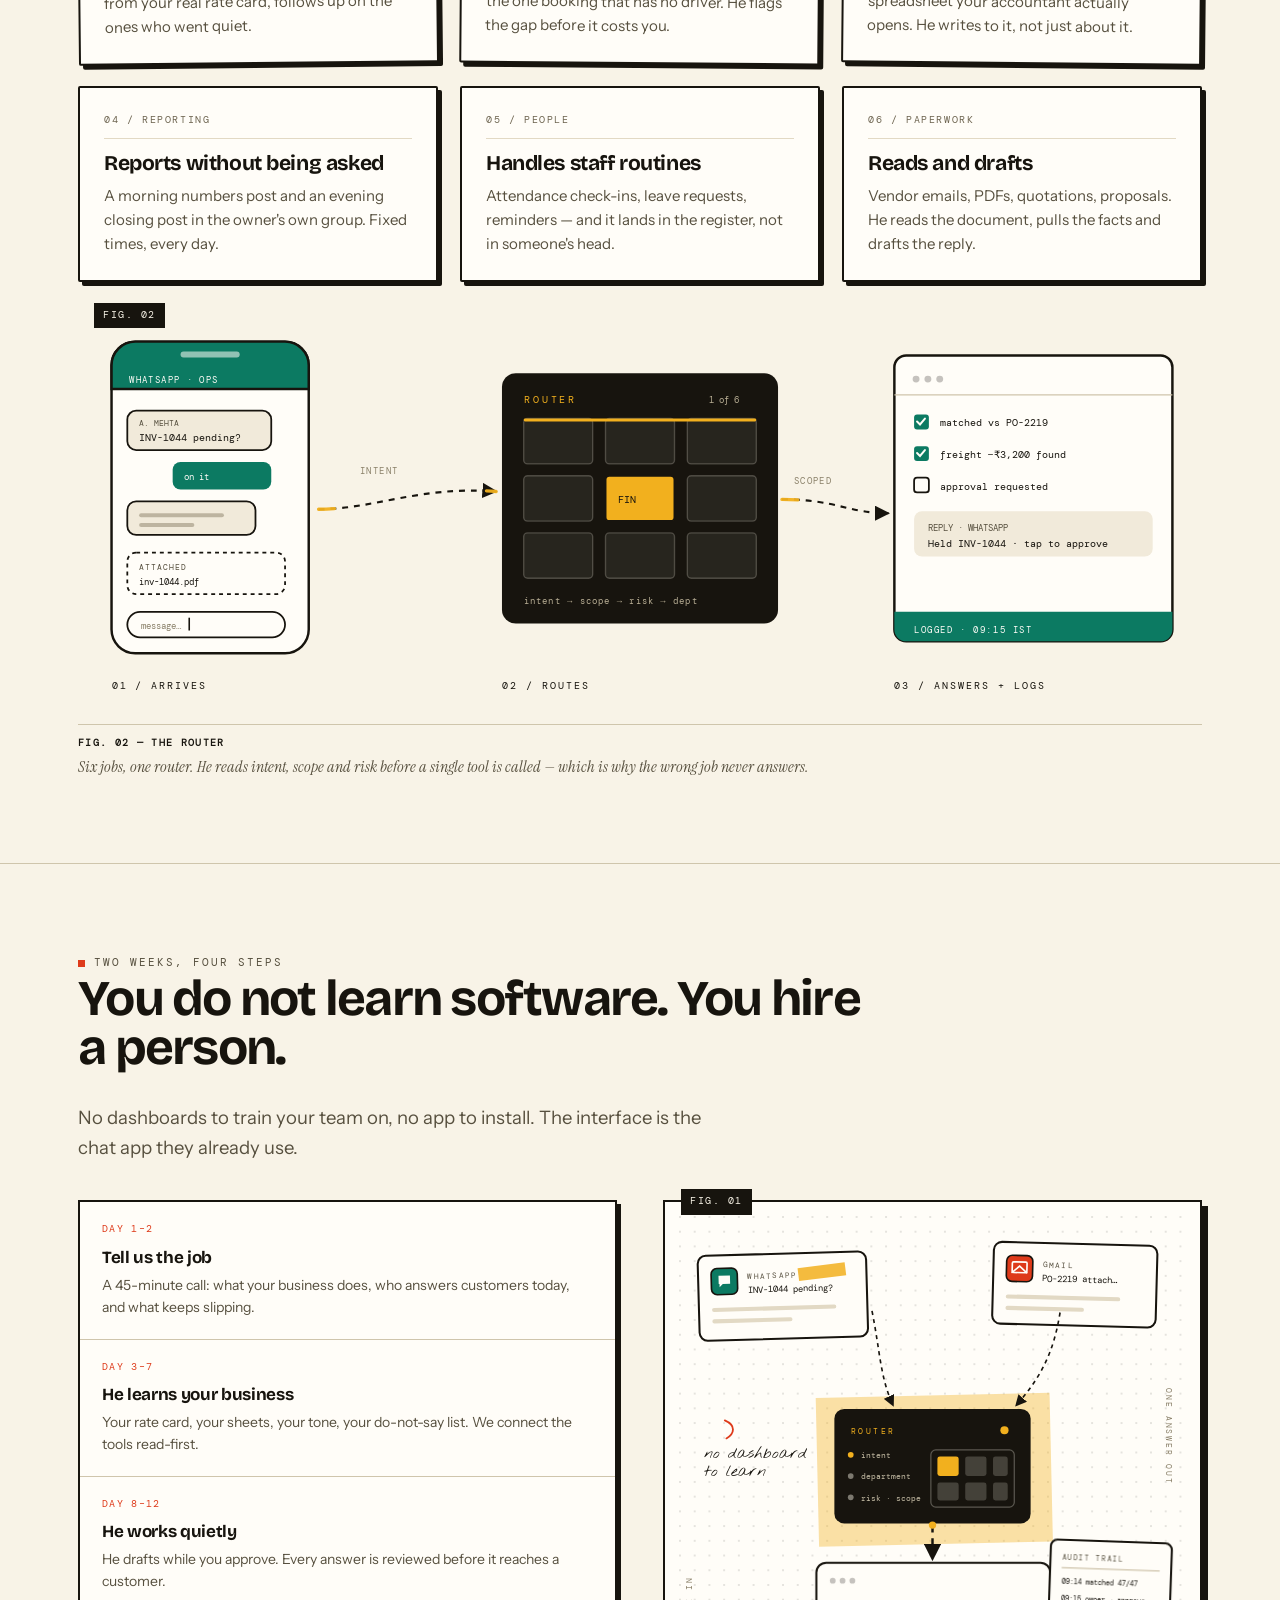
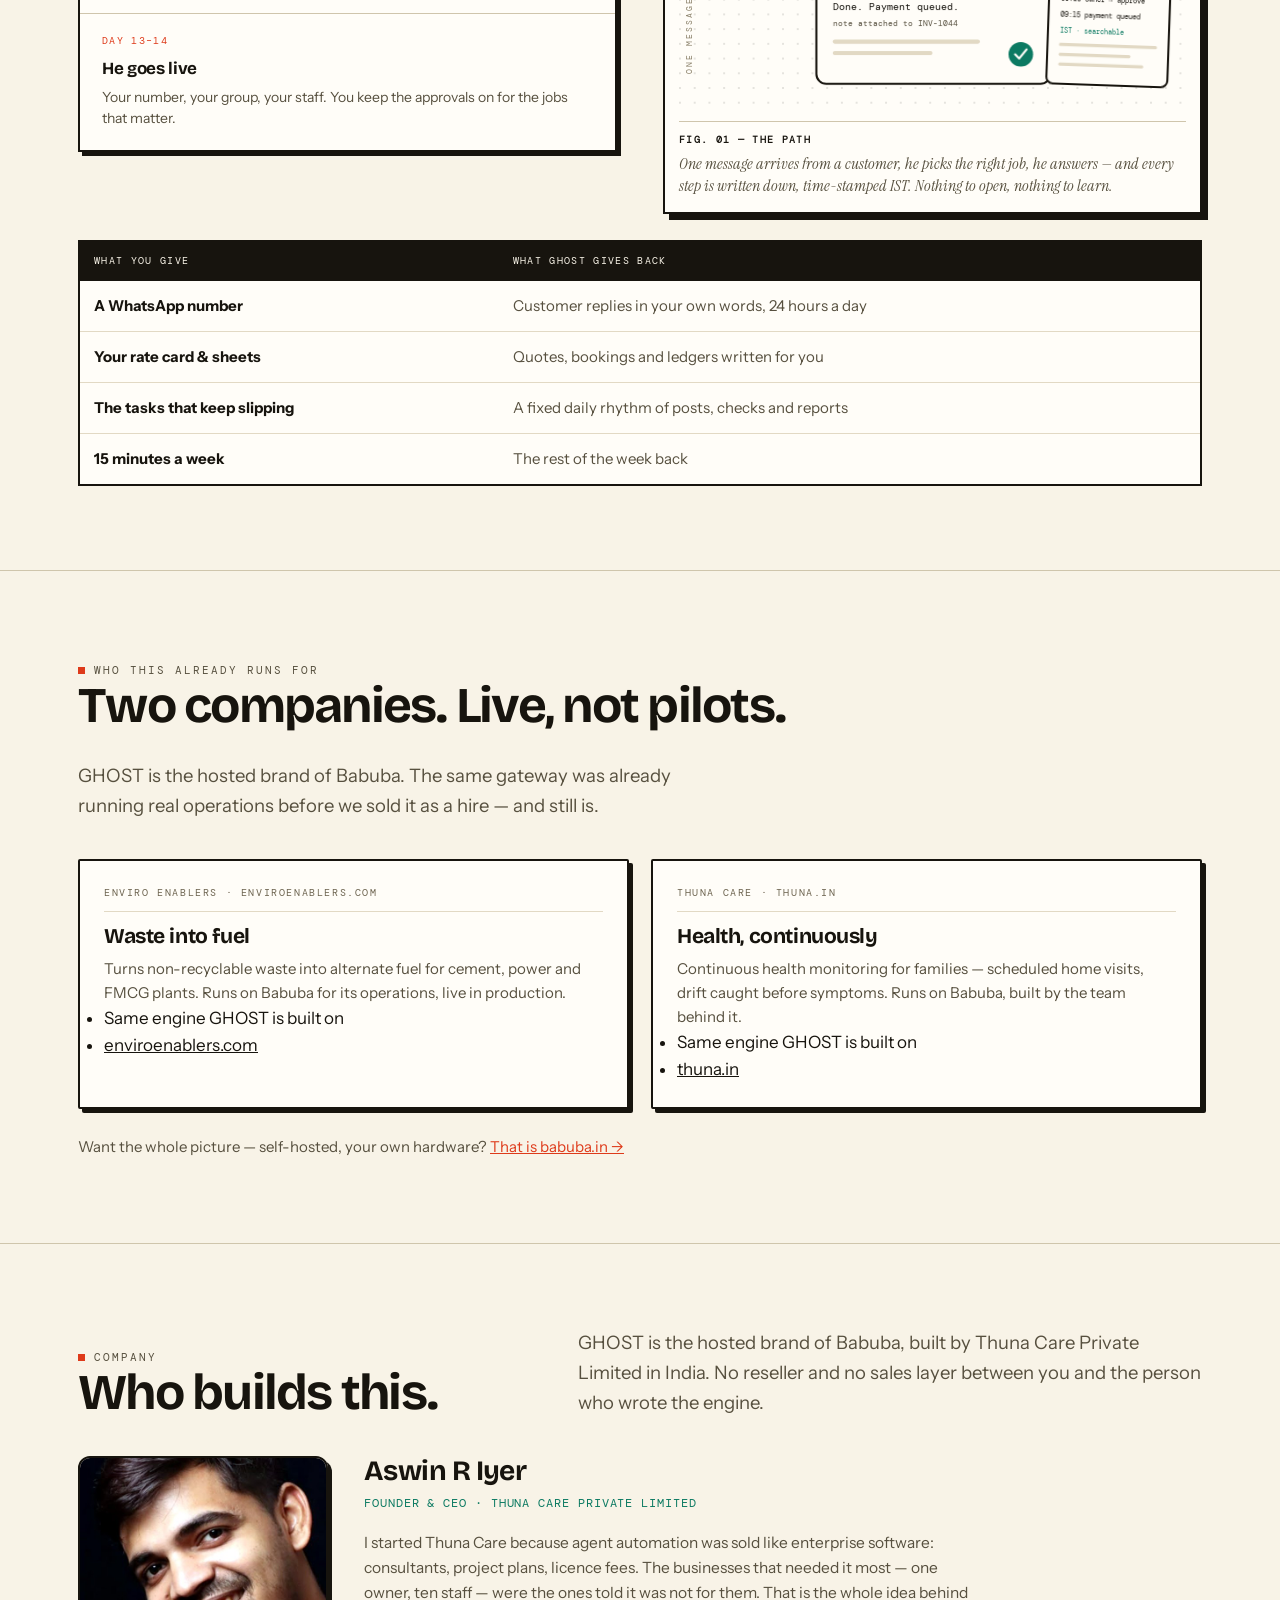
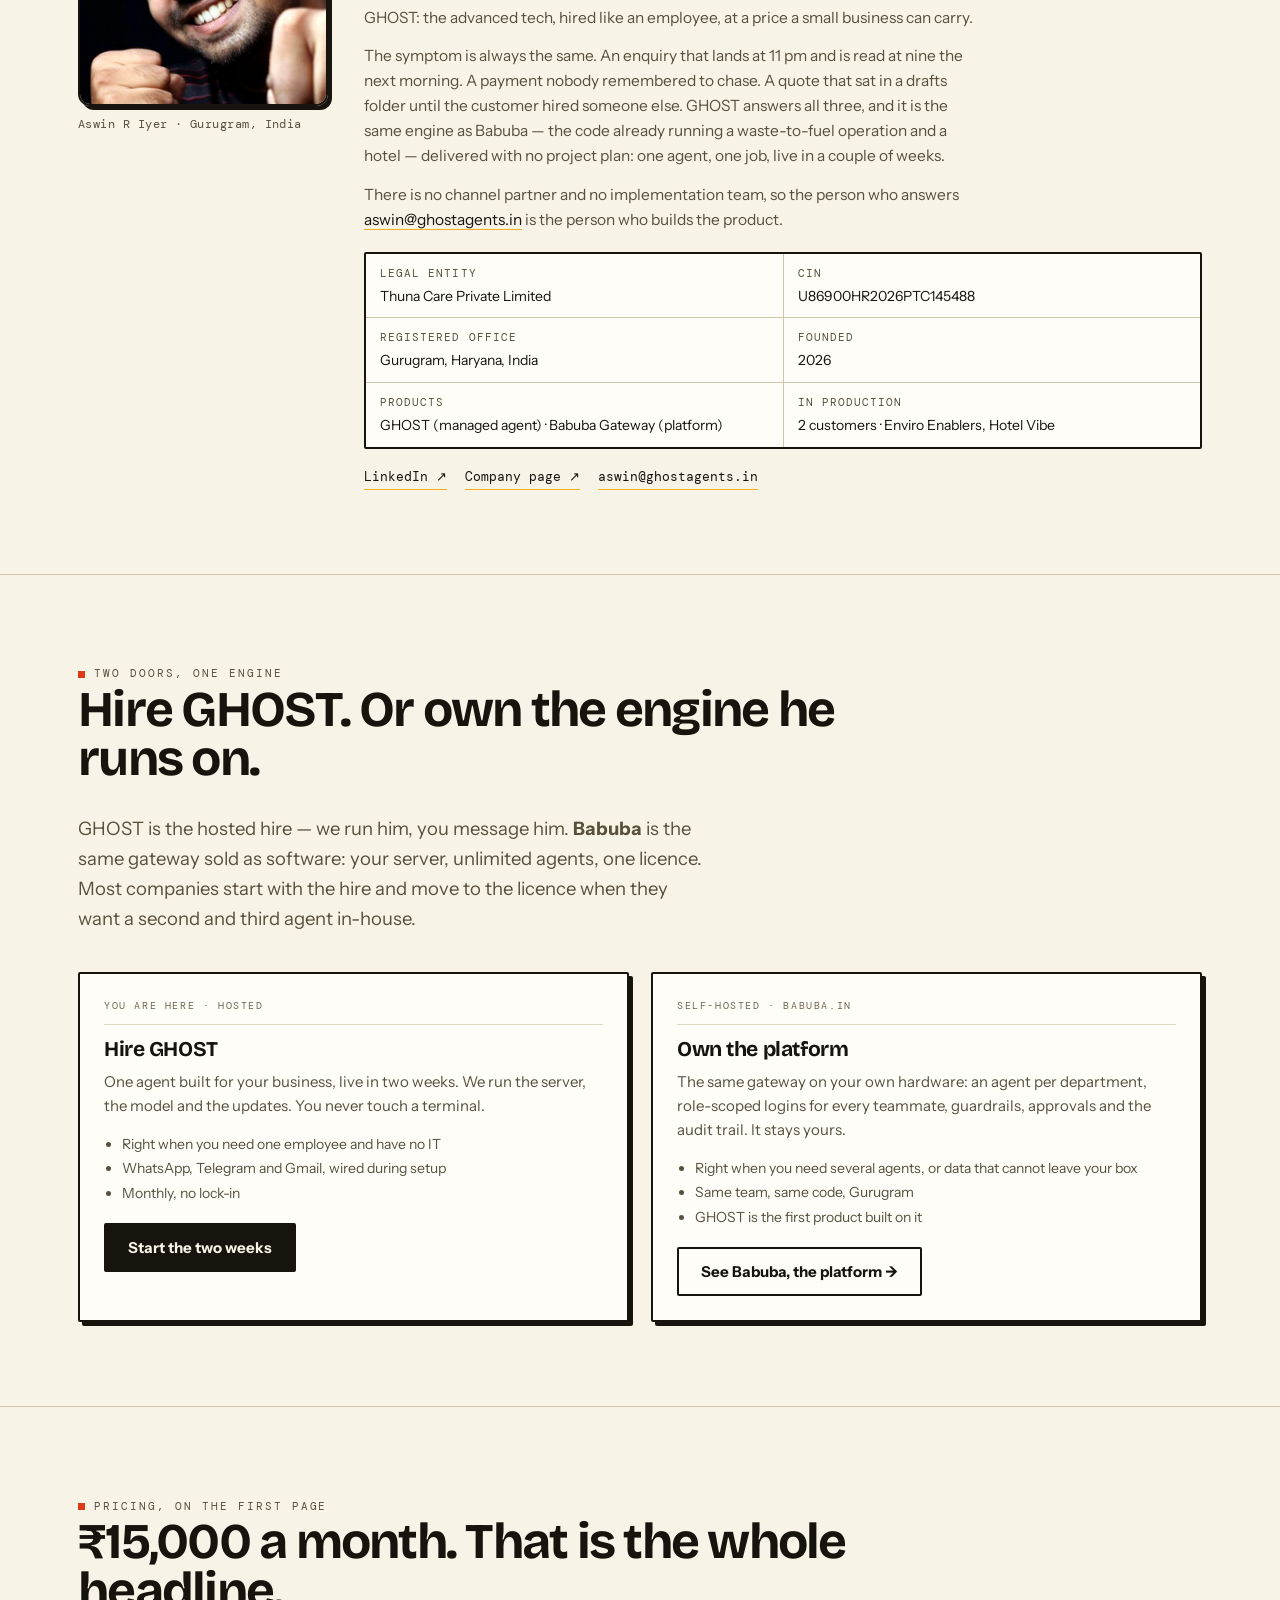
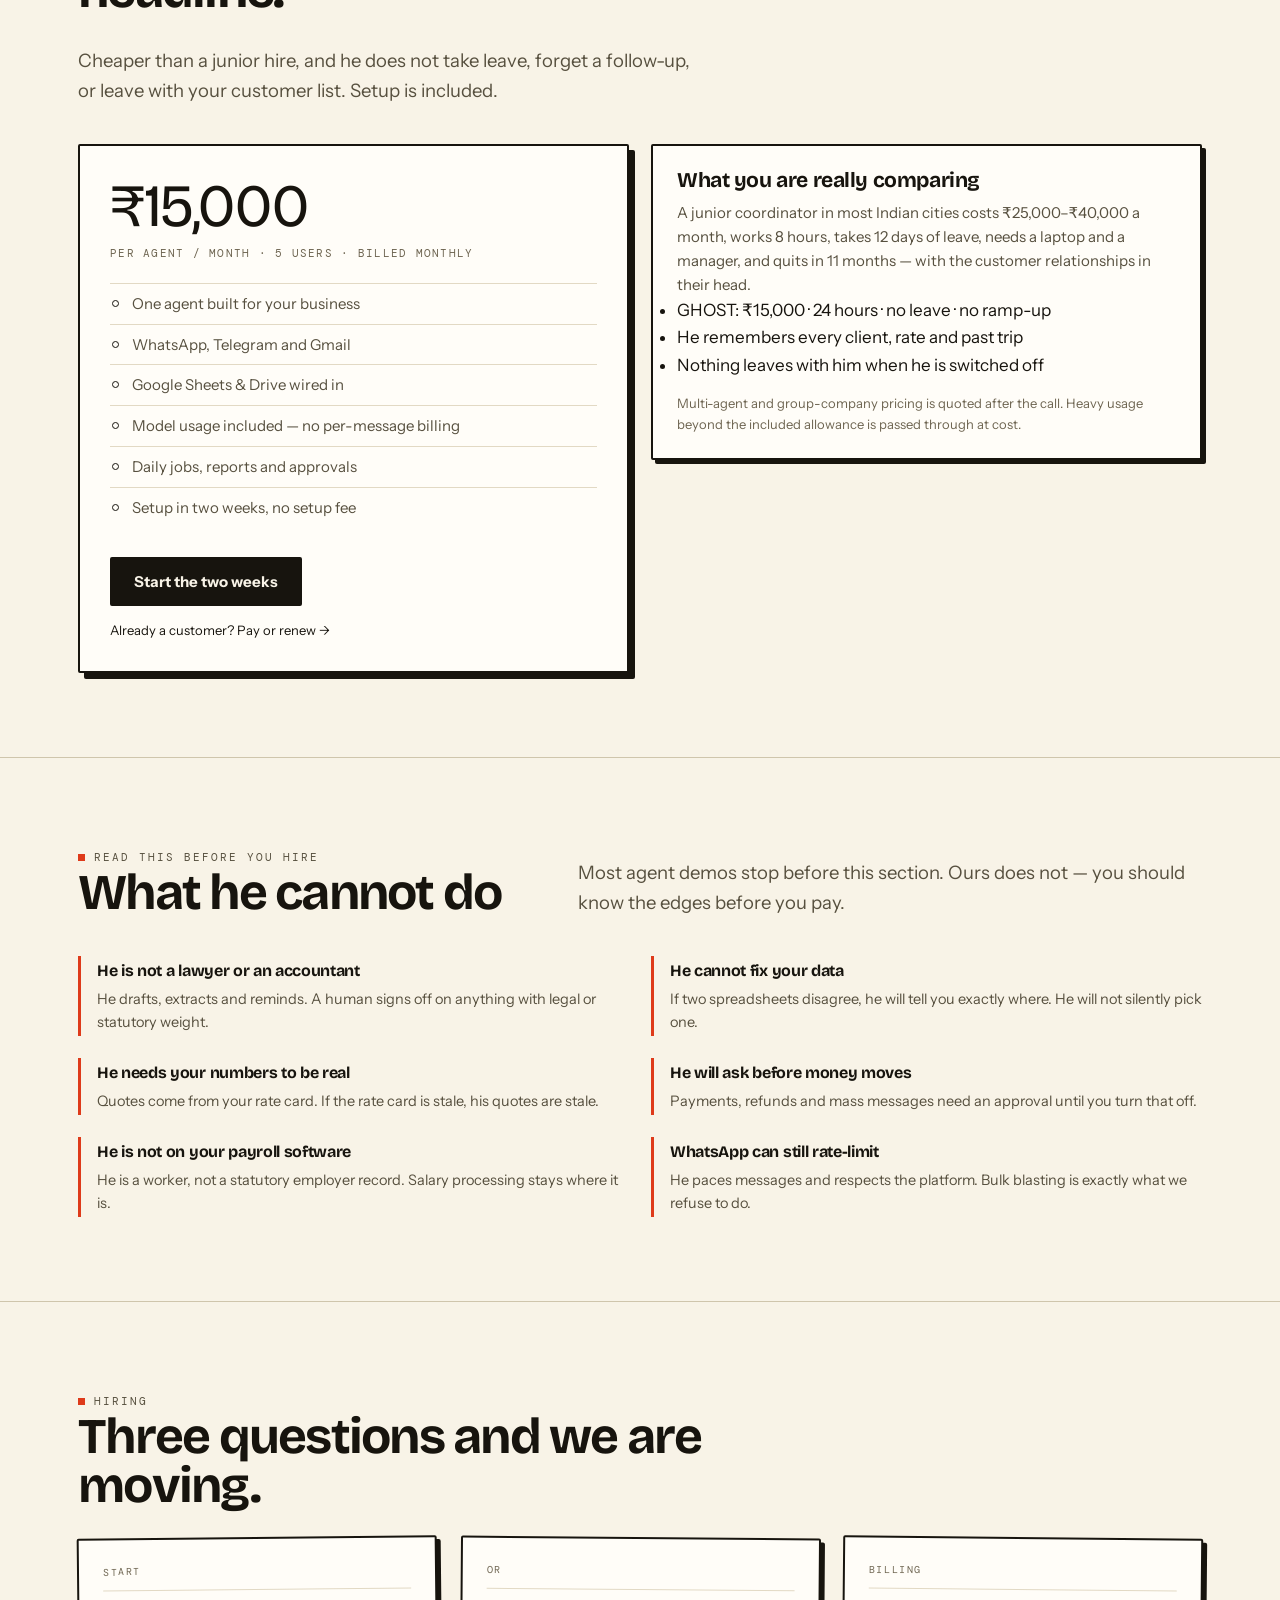
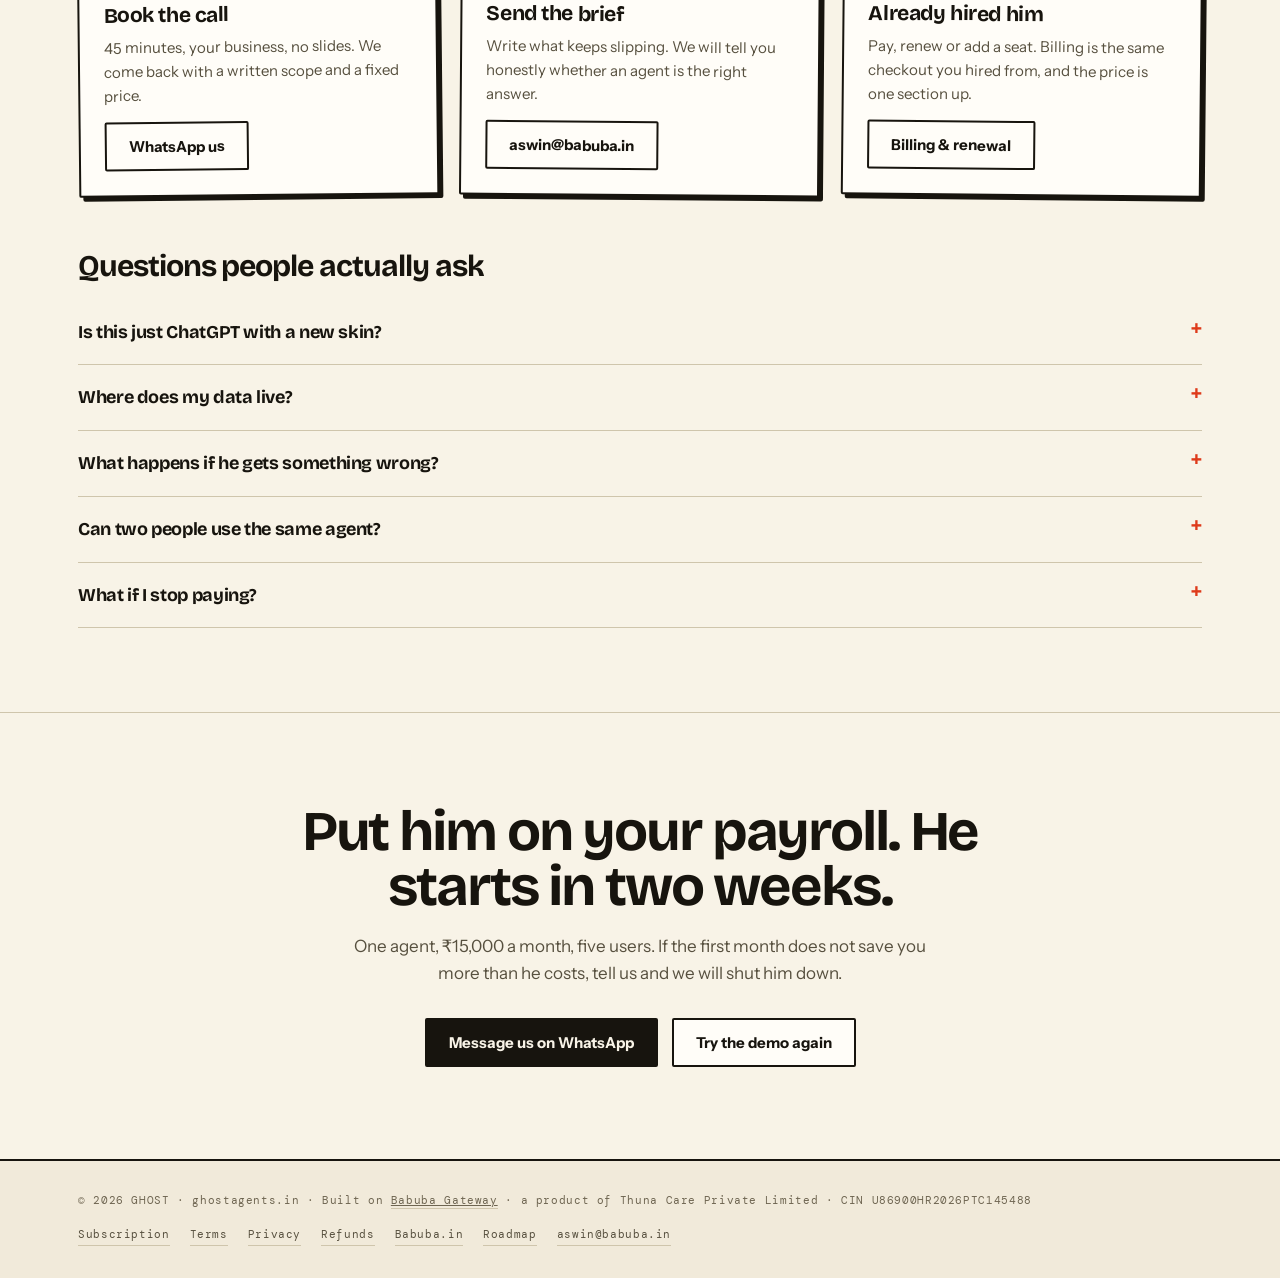
==== commit bf143fec: "Team: state the real founding reason Same reasoning as babuba.in, written for a GHOST reader: the ad" ====
--- a/index.html
+++ b/index.html
@@ -492,8 +492,8 @@
       <div class="team-body">
         <h3 class="team-name">Aswin R Iyer</h3>
         <div class="team-role">Founder &amp; CEO &middot; Thuna Care Private Limited</div>
-        <p>I started Thuna Care in 2026 after years of watching good businesses lose work they had already won: an enquiry that landed at 11 pm and was read at nine the next morning, a payment nobody remembered to chase, a quote that sat in a drafts folder until the customer hired someone else.</p>
-        <p>GHOST is that fix sold as a hire. Same engine as Babuba, the same code that already runs a waste-to-fuel operation and a hotel, delivered without a project plan &mdash; one agent, one job, live in a couple of weeks.</p>
+        <p>I started Thuna Care because agent automation was sold like enterprise software: consultants, project plans, licence fees. The businesses that needed it most &mdash; one owner, ten staff &mdash; were the ones told it was not for them. That is the whole idea behind GHOST: the advanced tech, hired like an employee, at a price a small business can carry.</p>
+        <p>The symptom is always the same. An enquiry that lands at 11 pm and is read at nine the next morning. A payment nobody remembered to chase. A quote that sat in a drafts folder until the customer hired someone else. GHOST answers all three, and it is the same engine as Babuba &mdash; the code already running a waste-to-fuel operation and a hotel &mdash; delivered with no project plan: one agent, one job, live in a couple of weeks.</p>
         <p>There is no channel partner and no implementation team, so the person who answers <a href="mailto:aswin@ghostagents.in">aswin@ghostagents.in</a> is the person who builds the product.</p>
         <dl class="team-facts">
           <div><dt>Legal entity</dt><dd>Thuna Care Private Limited</dd></div>
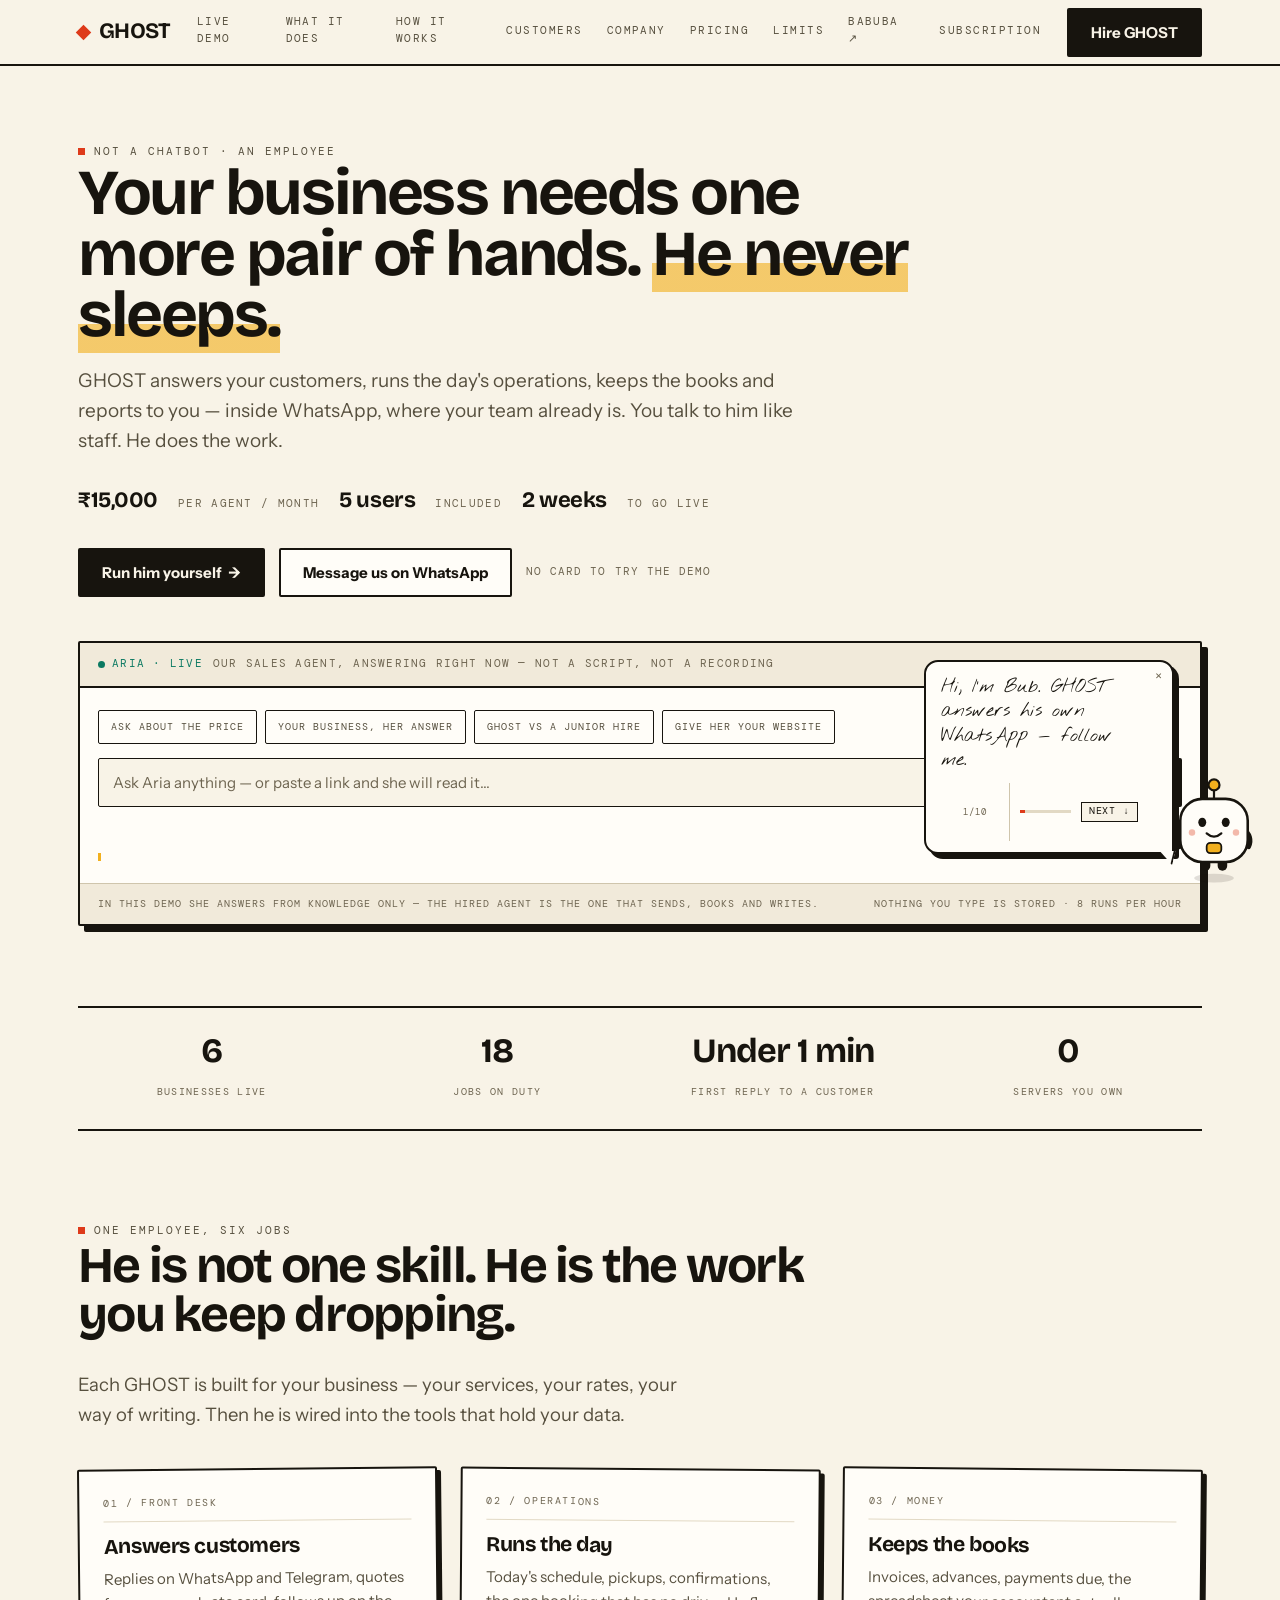
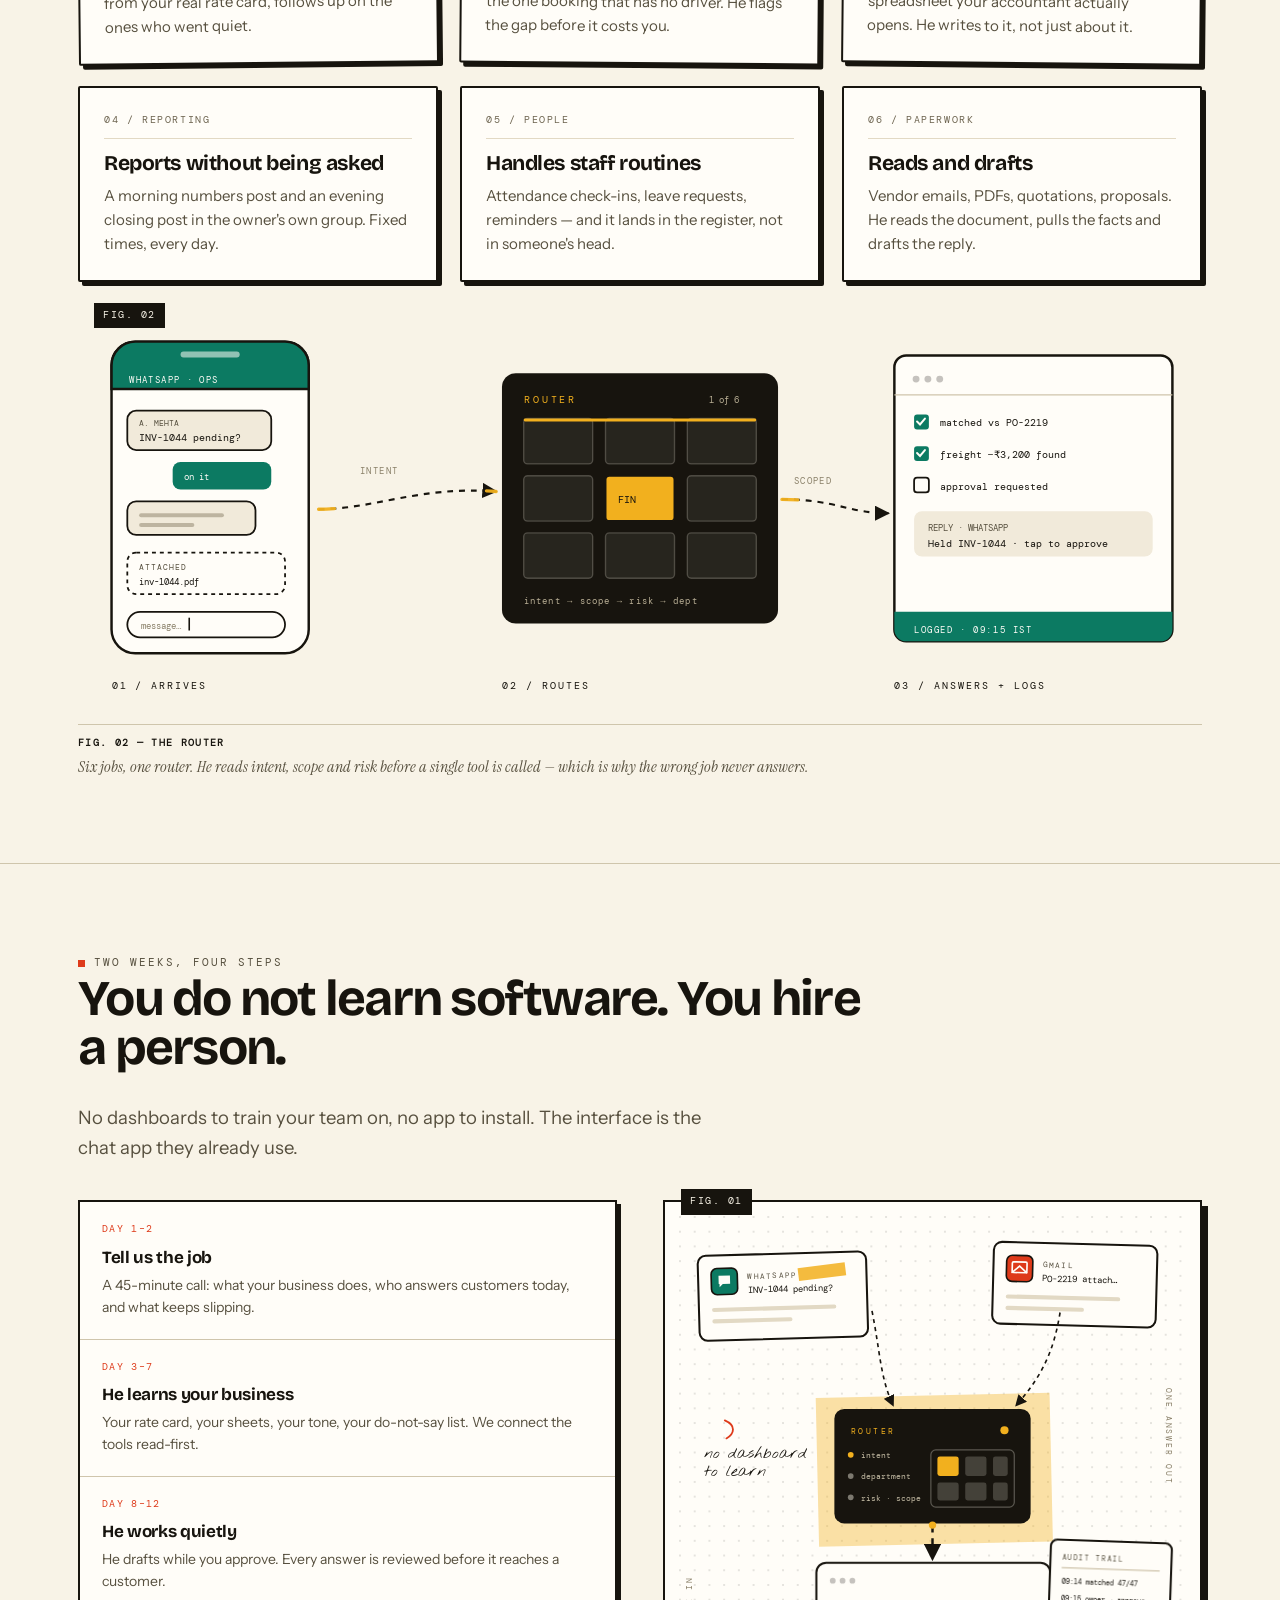
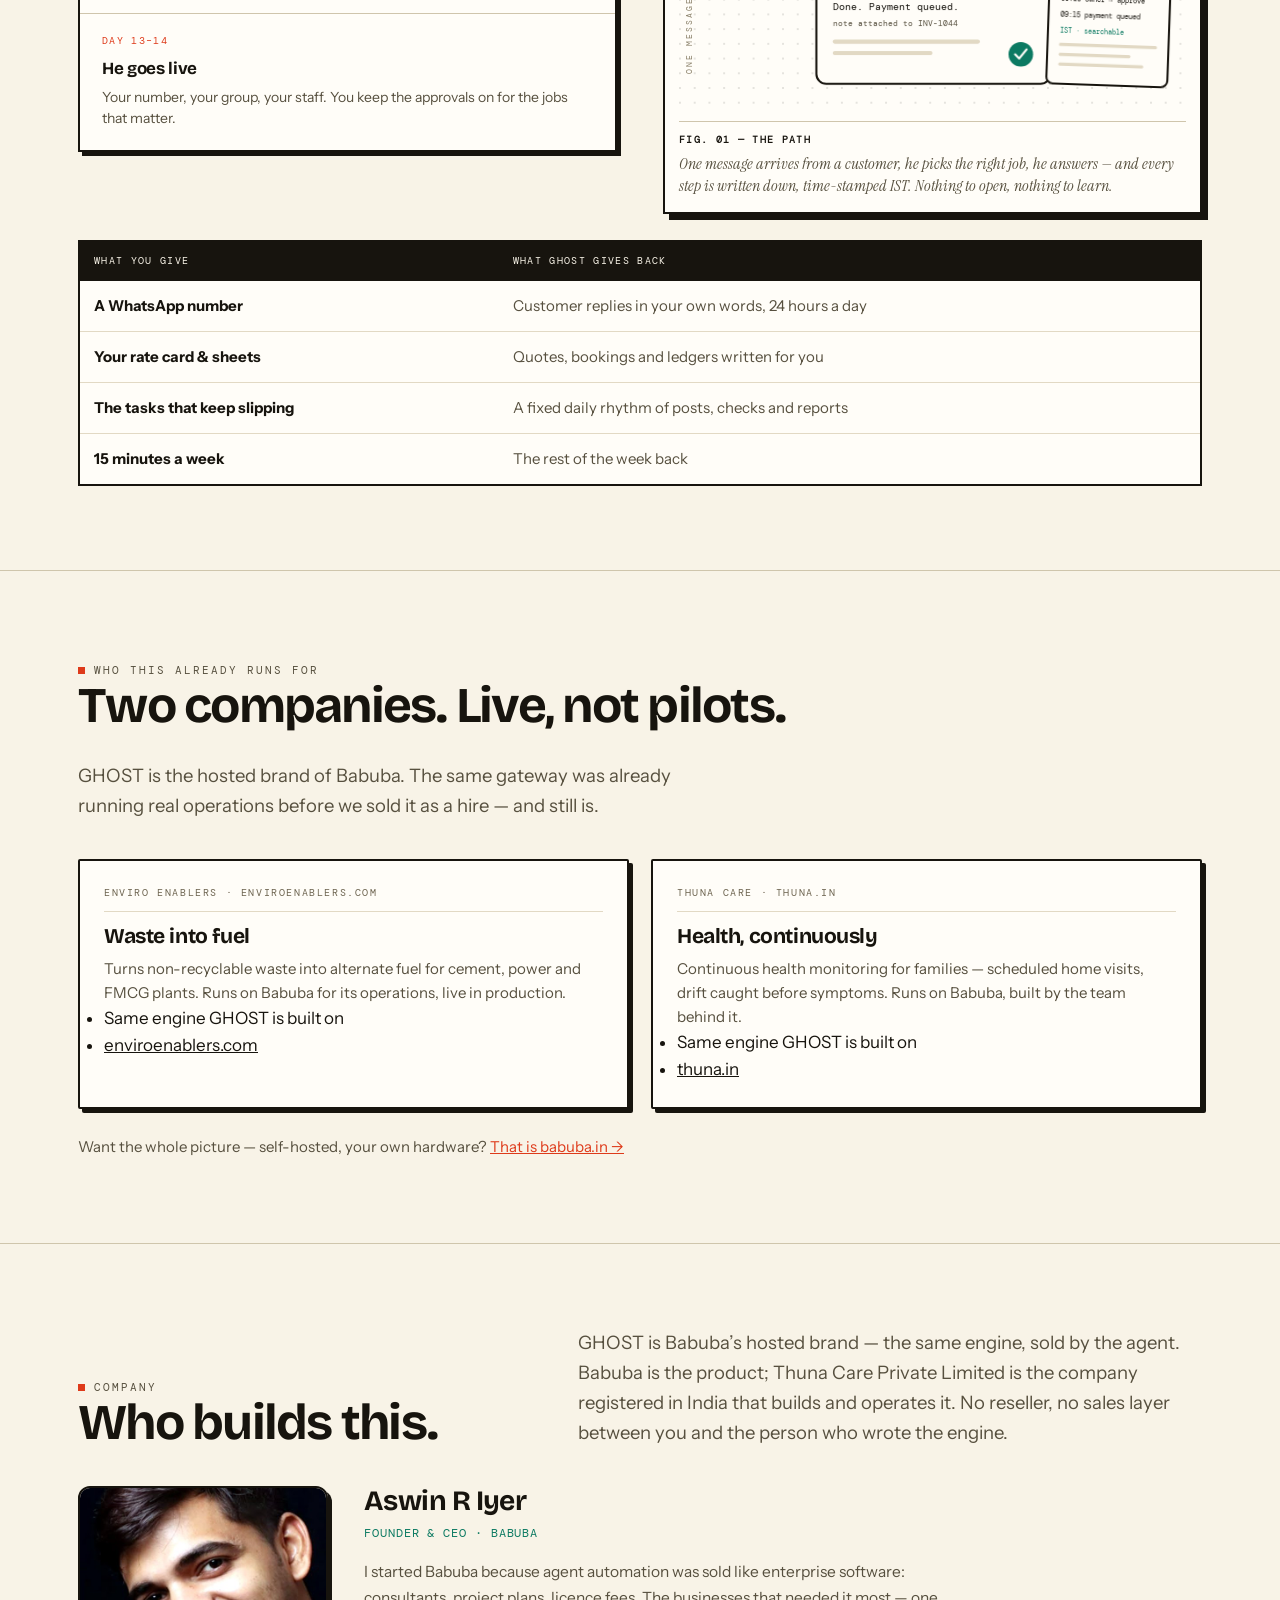
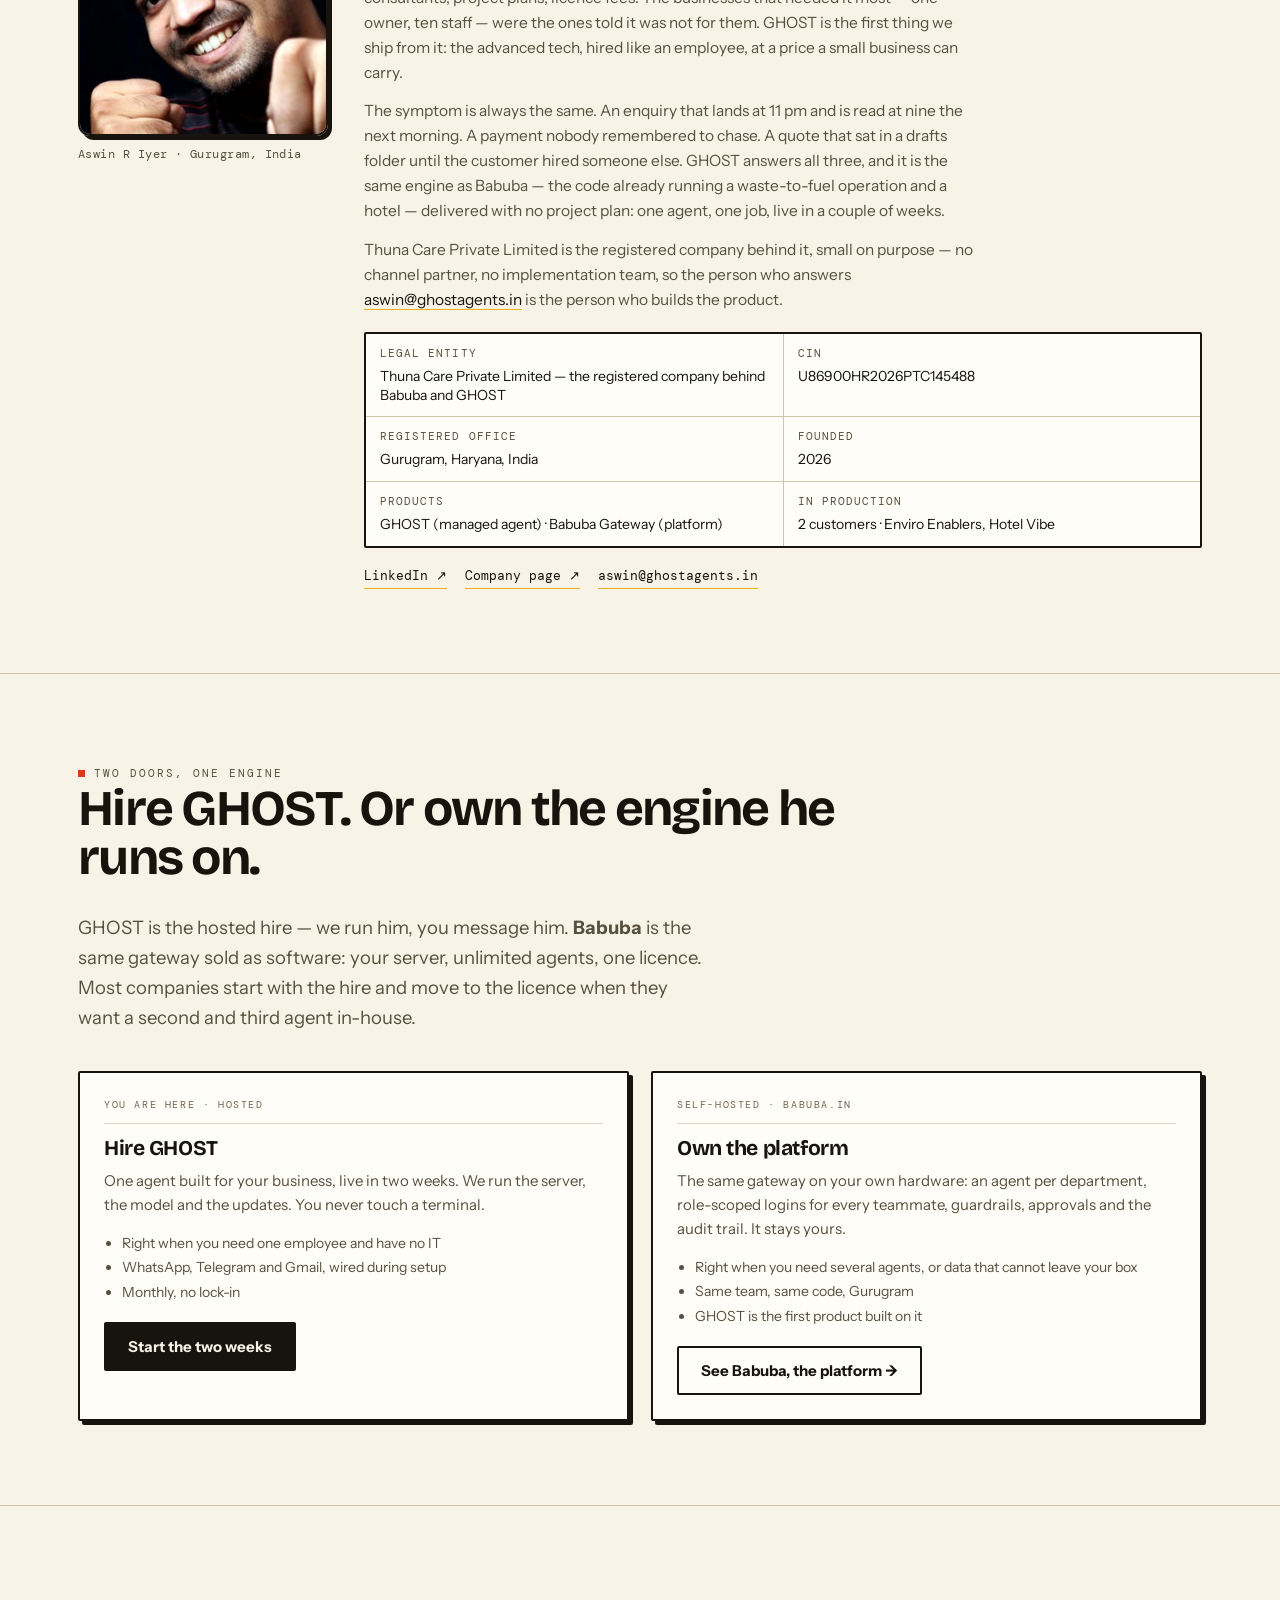
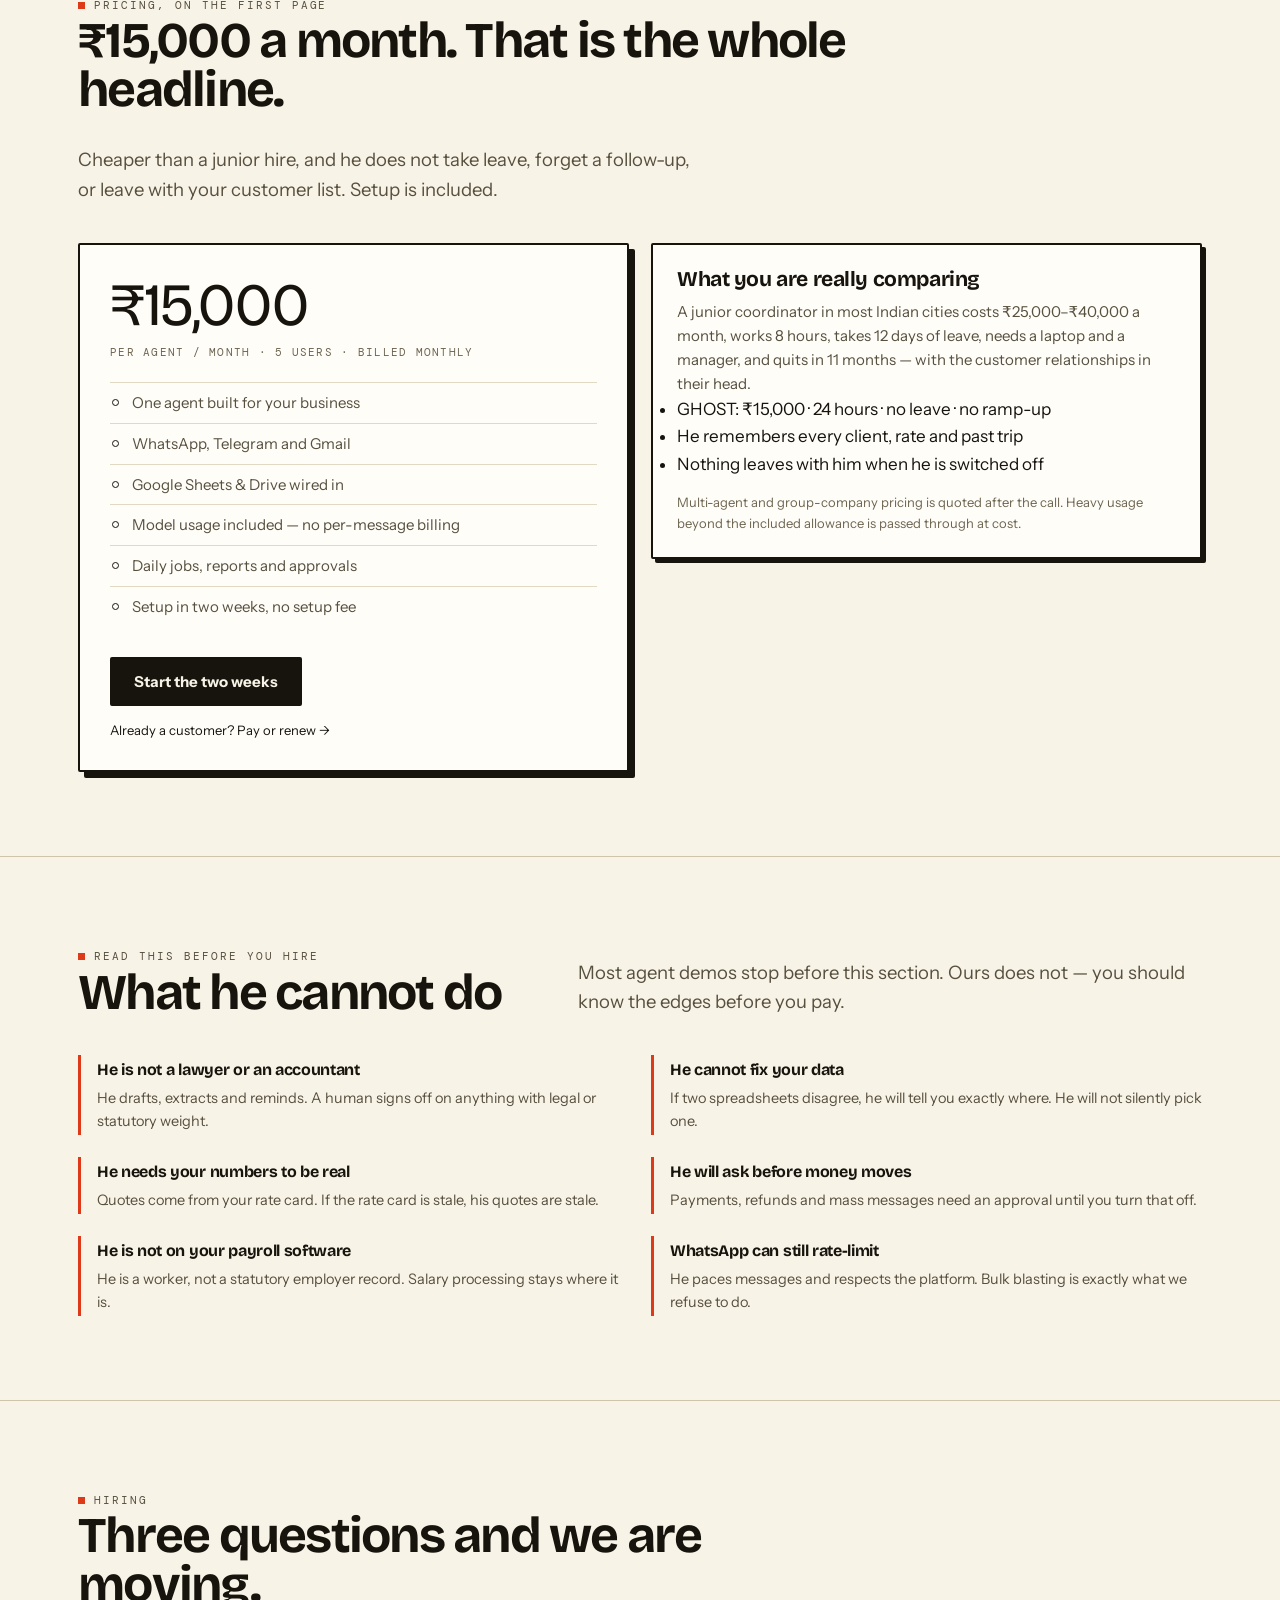
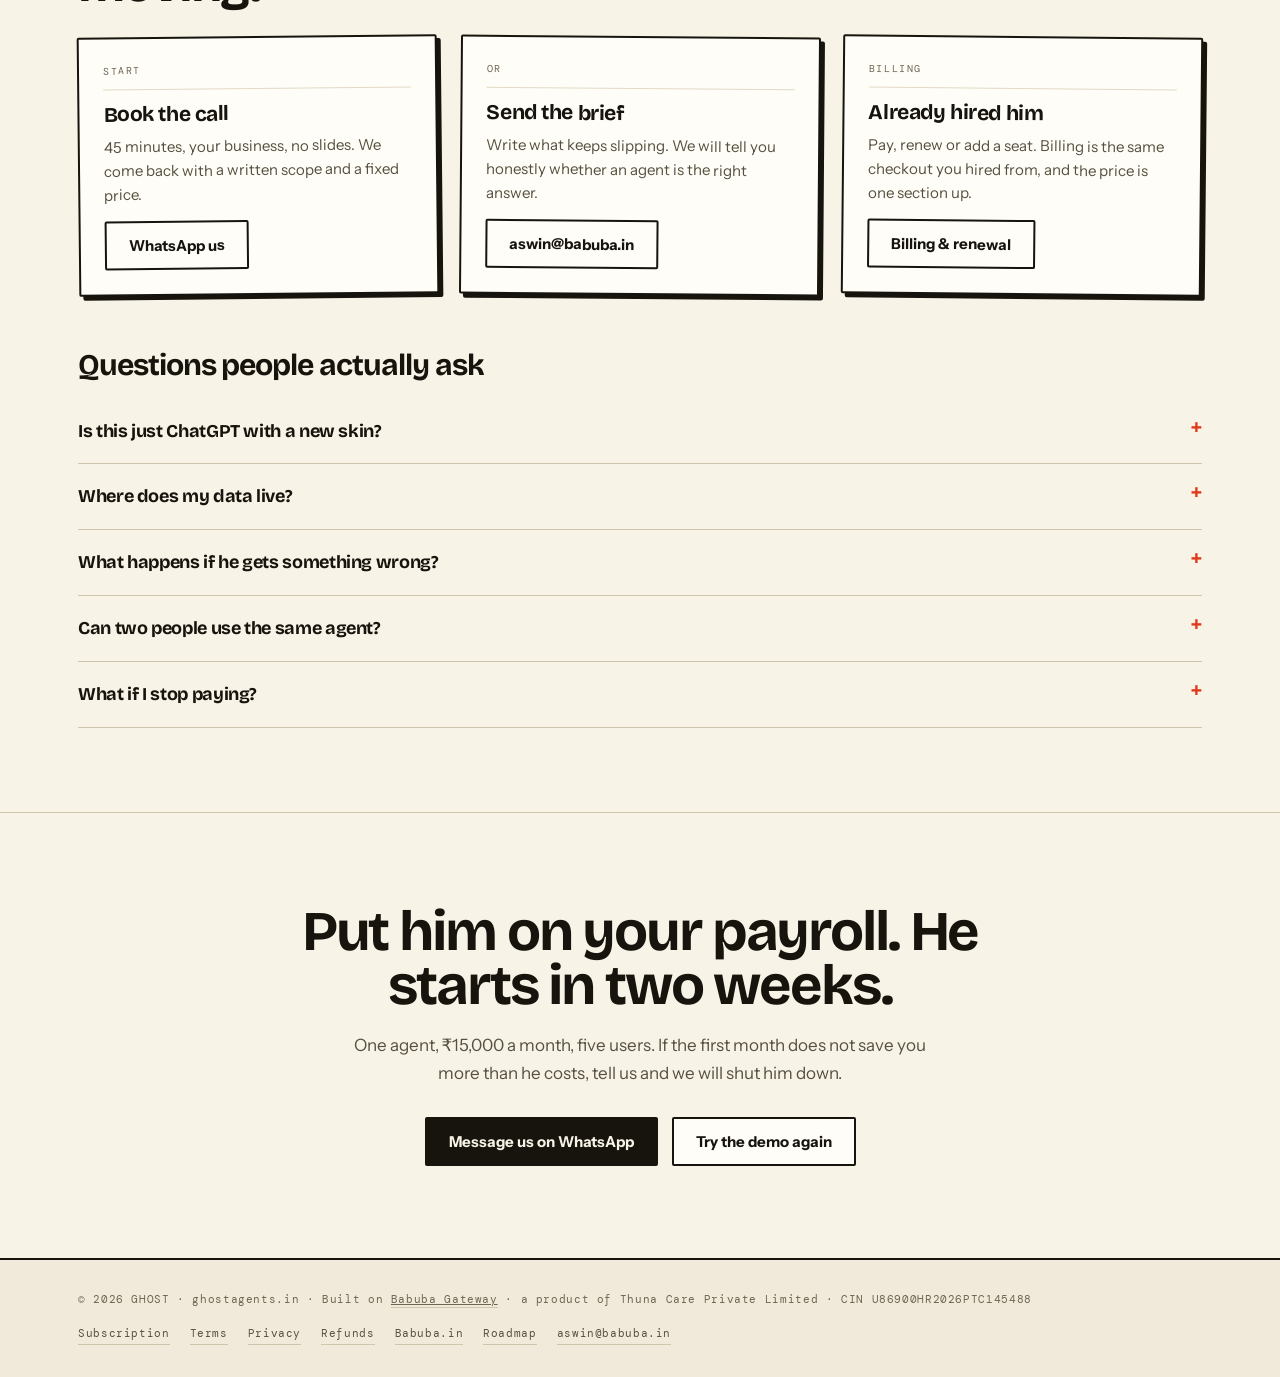
==== commit be860c8f: "Company: Babuba is the product, Thuna Care the registered company Same hierarchy on the GHOST page: " ====
--- a/index.html
+++ b/index.html
@@ -482,21 +482,21 @@
         <span class="eyebrow">Company</span>
         <h2 class="sec-t">Who builds this.</h2>
       </div>
-      <p class="lede">GHOST is the hosted brand of Babuba, built by Thuna Care Private Limited in India. No reseller and no sales layer between you and the person who wrote the engine.</p>
+      <p class="lede">GHOST is Babuba&rsquo;s hosted brand &mdash; the same engine, sold by the agent. Babuba is the product; Thuna Care Private Limited is the company registered in India that builds and operates it. No reseller, no sales layer between you and the person who wrote the engine.</p>
     </div>
     <div class="team-grid">
       <figure class="team-photo">
-        <img src="assets/aswin.jpg" alt="Aswin R Iyer, Founder and CEO of Thuna Care Private Limited">
+        <img src="assets/aswin.jpg" alt="Aswin R Iyer, Founder and CEO of Babuba">
         <figcaption>Aswin R Iyer &middot; Gurugram, India</figcaption>
       </figure>
       <div class="team-body">
         <h3 class="team-name">Aswin R Iyer</h3>
-        <div class="team-role">Founder &amp; CEO &middot; Thuna Care Private Limited</div>
-        <p>I started Thuna Care because agent automation was sold like enterprise software: consultants, project plans, licence fees. The businesses that needed it most &mdash; one owner, ten staff &mdash; were the ones told it was not for them. That is the whole idea behind GHOST: the advanced tech, hired like an employee, at a price a small business can carry.</p>
+        <div class="team-role">Founder &amp; CEO &middot; Babuba</div>
+        <p>I started Babuba because agent automation was sold like enterprise software: consultants, project plans, licence fees. The businesses that needed it most &mdash; one owner, ten staff &mdash; were the ones told it was not for them. GHOST is the first thing we ship from it: the advanced tech, hired like an employee, at a price a small business can carry.</p>
         <p>The symptom is always the same. An enquiry that lands at 11 pm and is read at nine the next morning. A payment nobody remembered to chase. A quote that sat in a drafts folder until the customer hired someone else. GHOST answers all three, and it is the same engine as Babuba &mdash; the code already running a waste-to-fuel operation and a hotel &mdash; delivered with no project plan: one agent, one job, live in a couple of weeks.</p>
-        <p>There is no channel partner and no implementation team, so the person who answers <a href="mailto:aswin@ghostagents.in">aswin@ghostagents.in</a> is the person who builds the product.</p>
+        <p>Thuna Care Private Limited is the registered company behind it, small on purpose &mdash; no channel partner, no implementation team, so the person who answers <a href="mailto:aswin@ghostagents.in">aswin@ghostagents.in</a> is the person who builds the product.</p>
         <dl class="team-facts">
-          <div><dt>Legal entity</dt><dd>Thuna Care Private Limited</dd></div>
+          <div><dt>Legal entity</dt><dd>Thuna Care Private Limited &mdash; the registered company behind Babuba and GHOST</dd></div>
           <div><dt>CIN</dt><dd>U86900HR2026PTC145488</dd></div>
           <div><dt>Registered office</dt><dd>Gurugram, Haryana, India</dd></div>
           <div><dt>Founded</dt><dd>2026</dd></div>
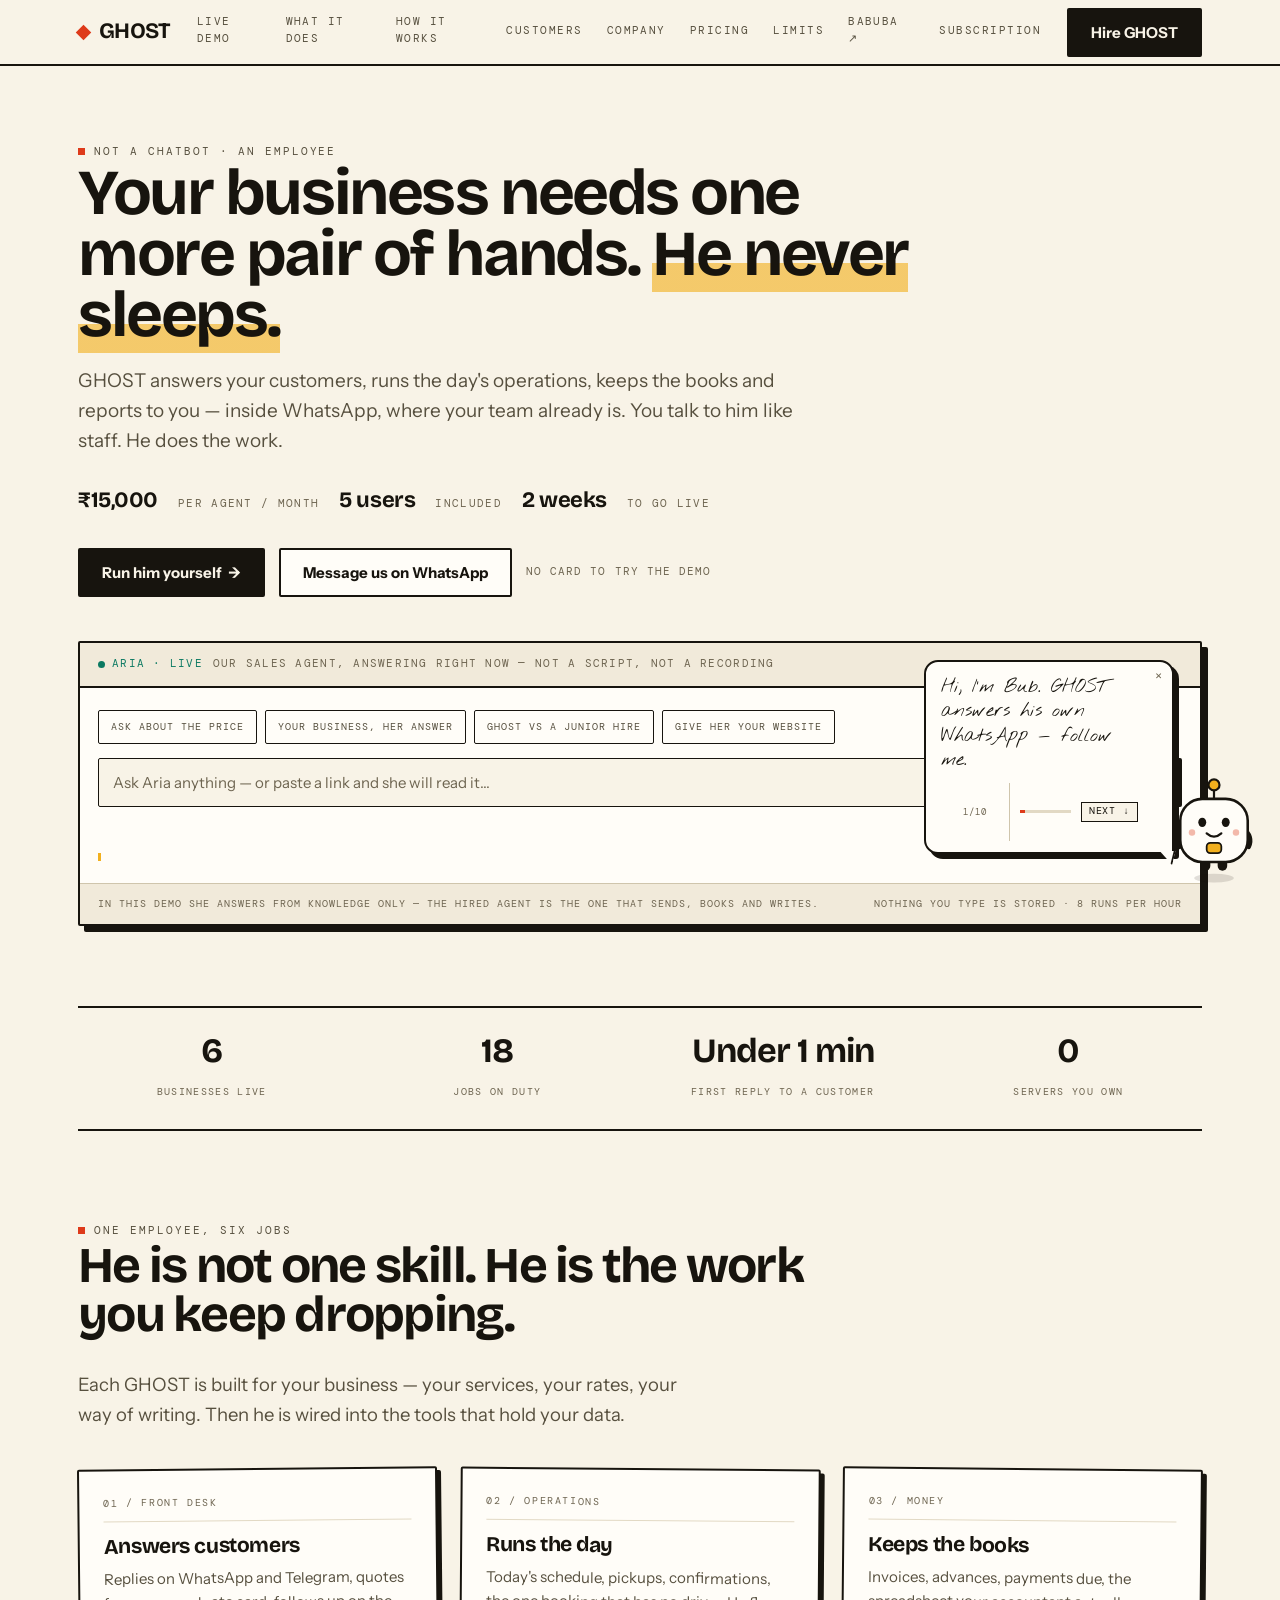
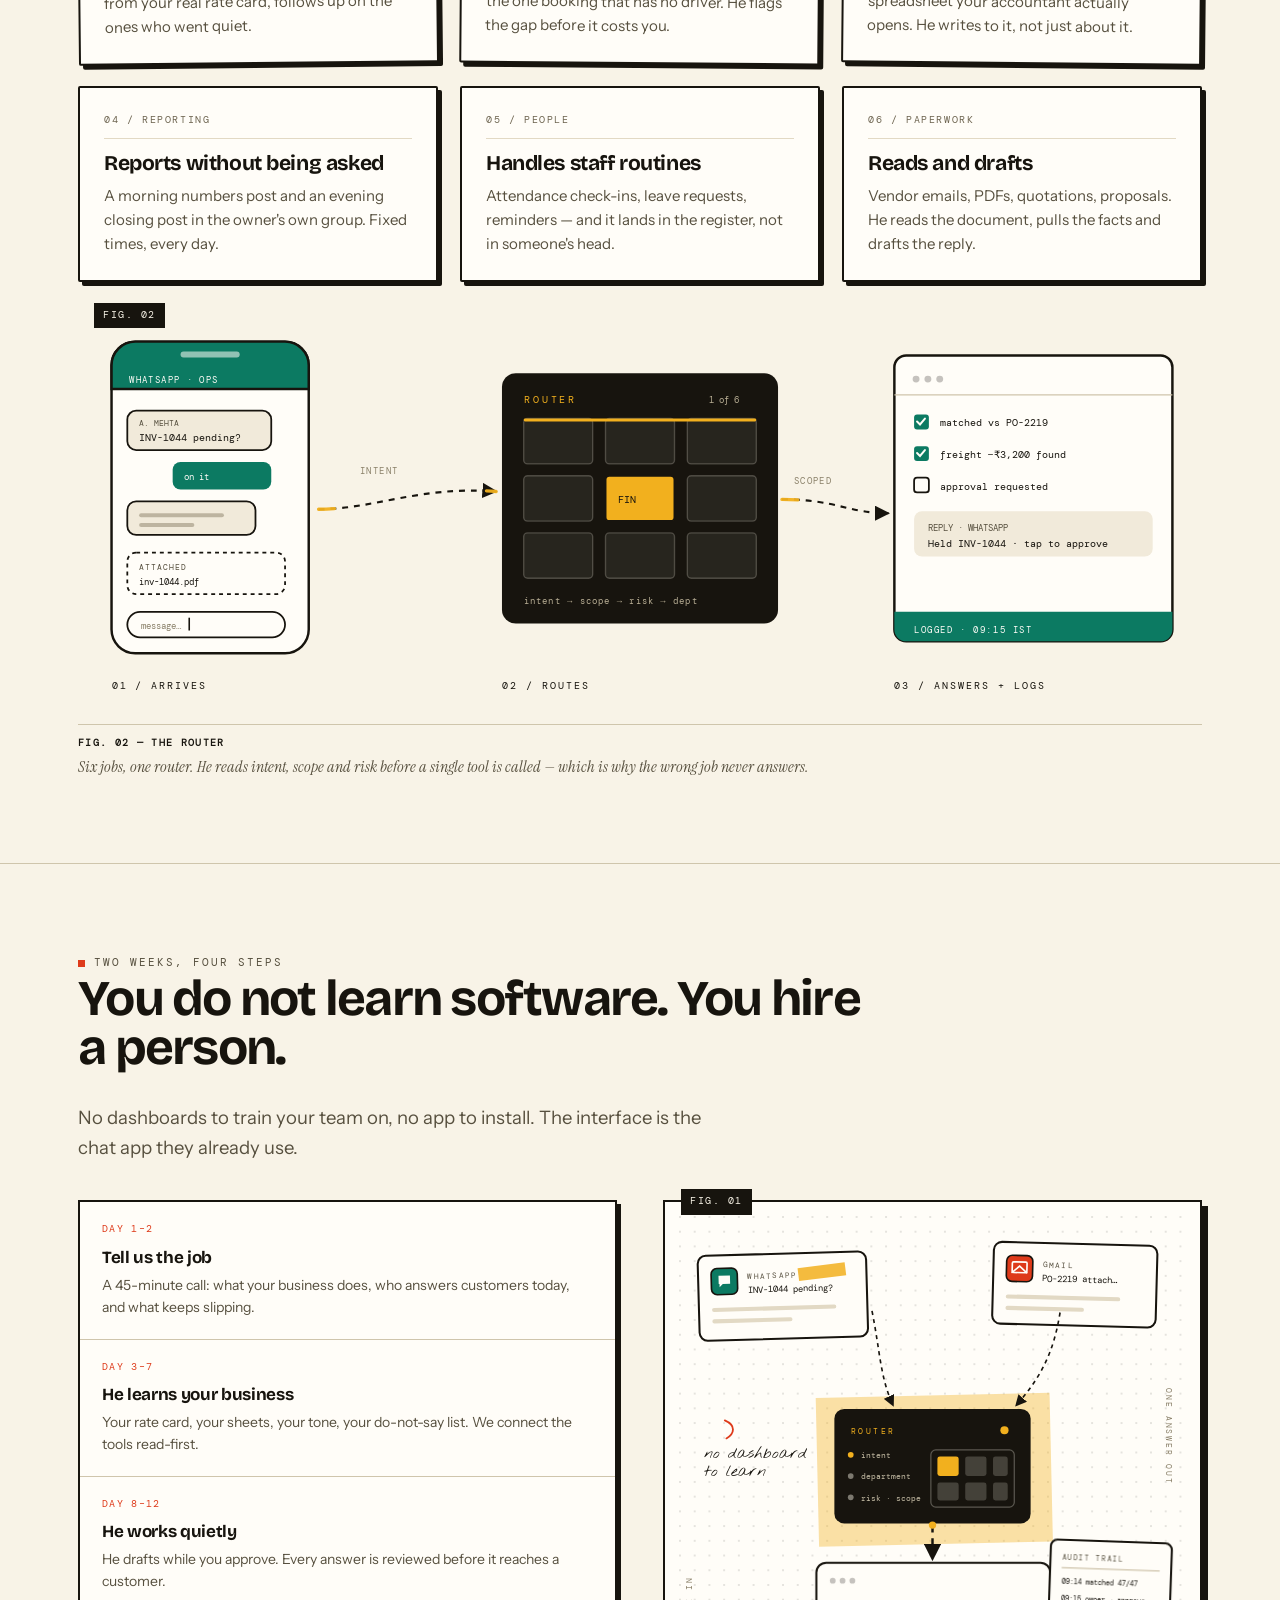
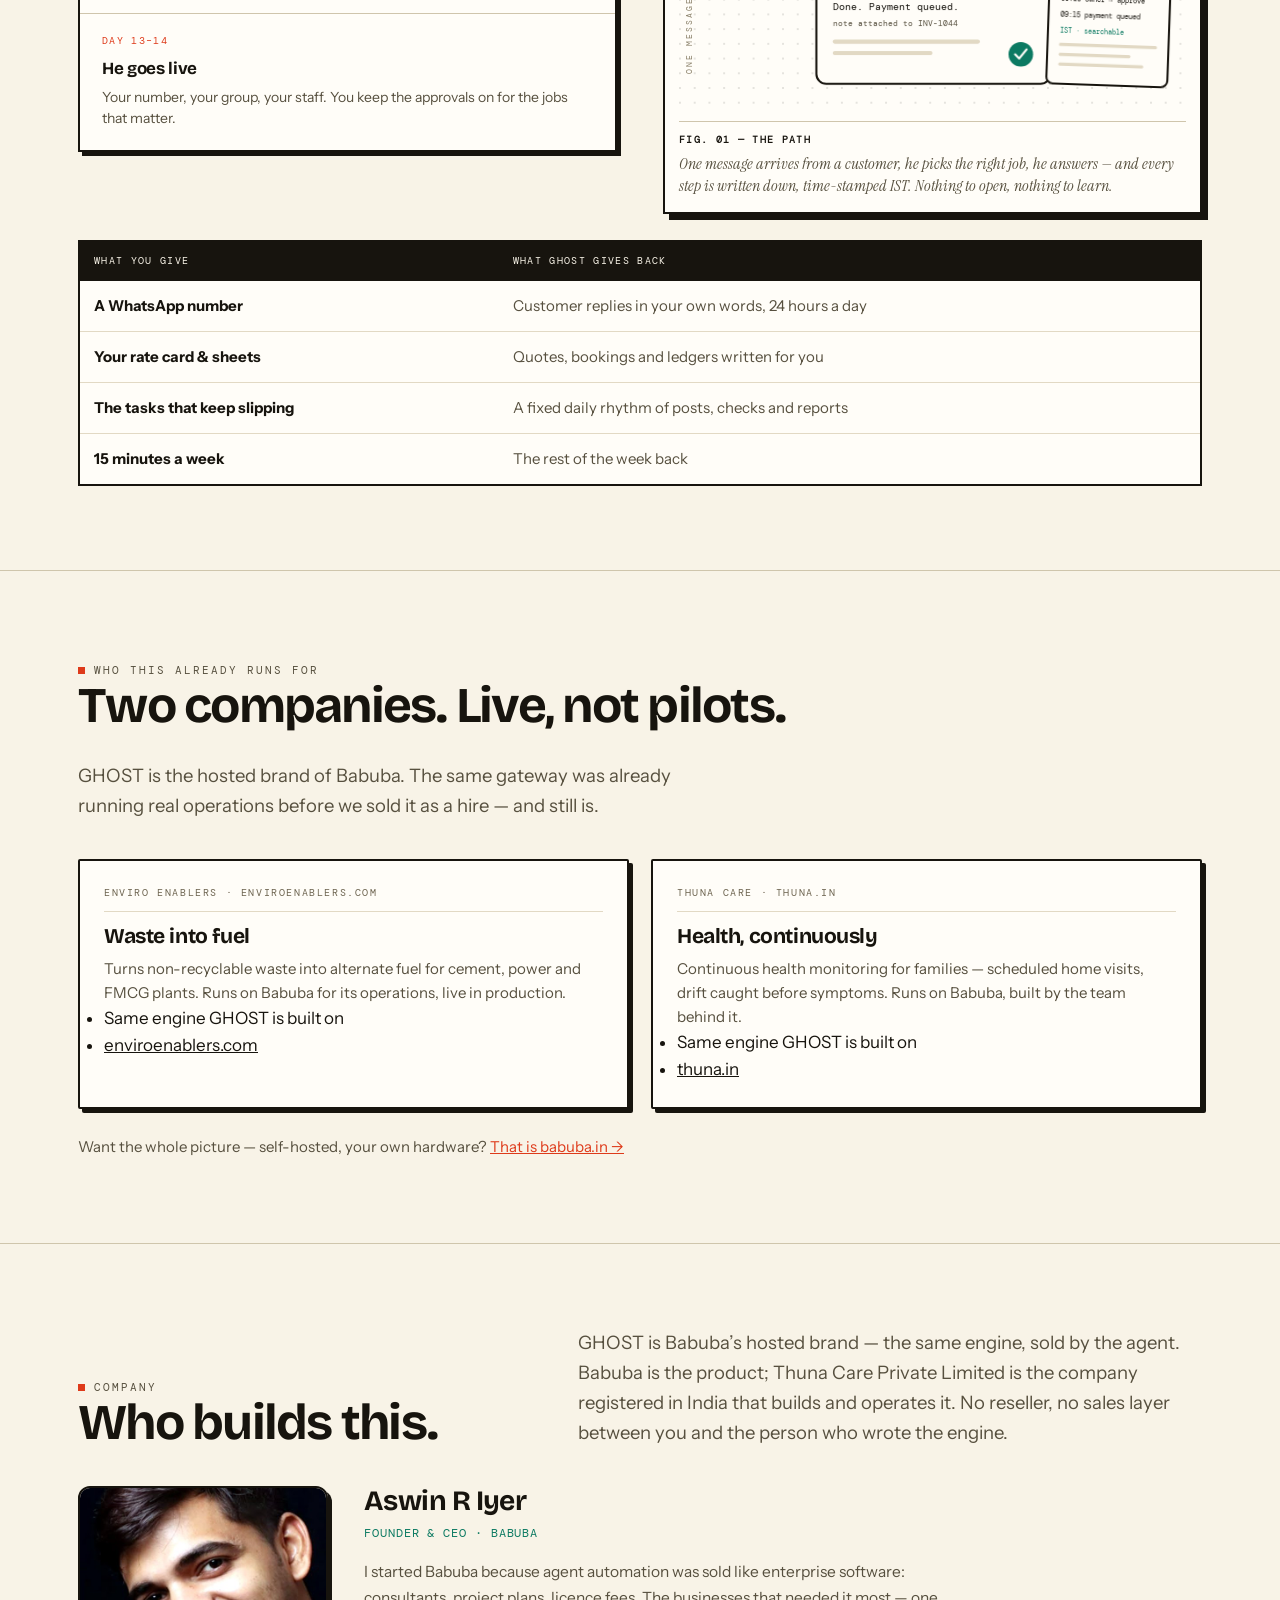
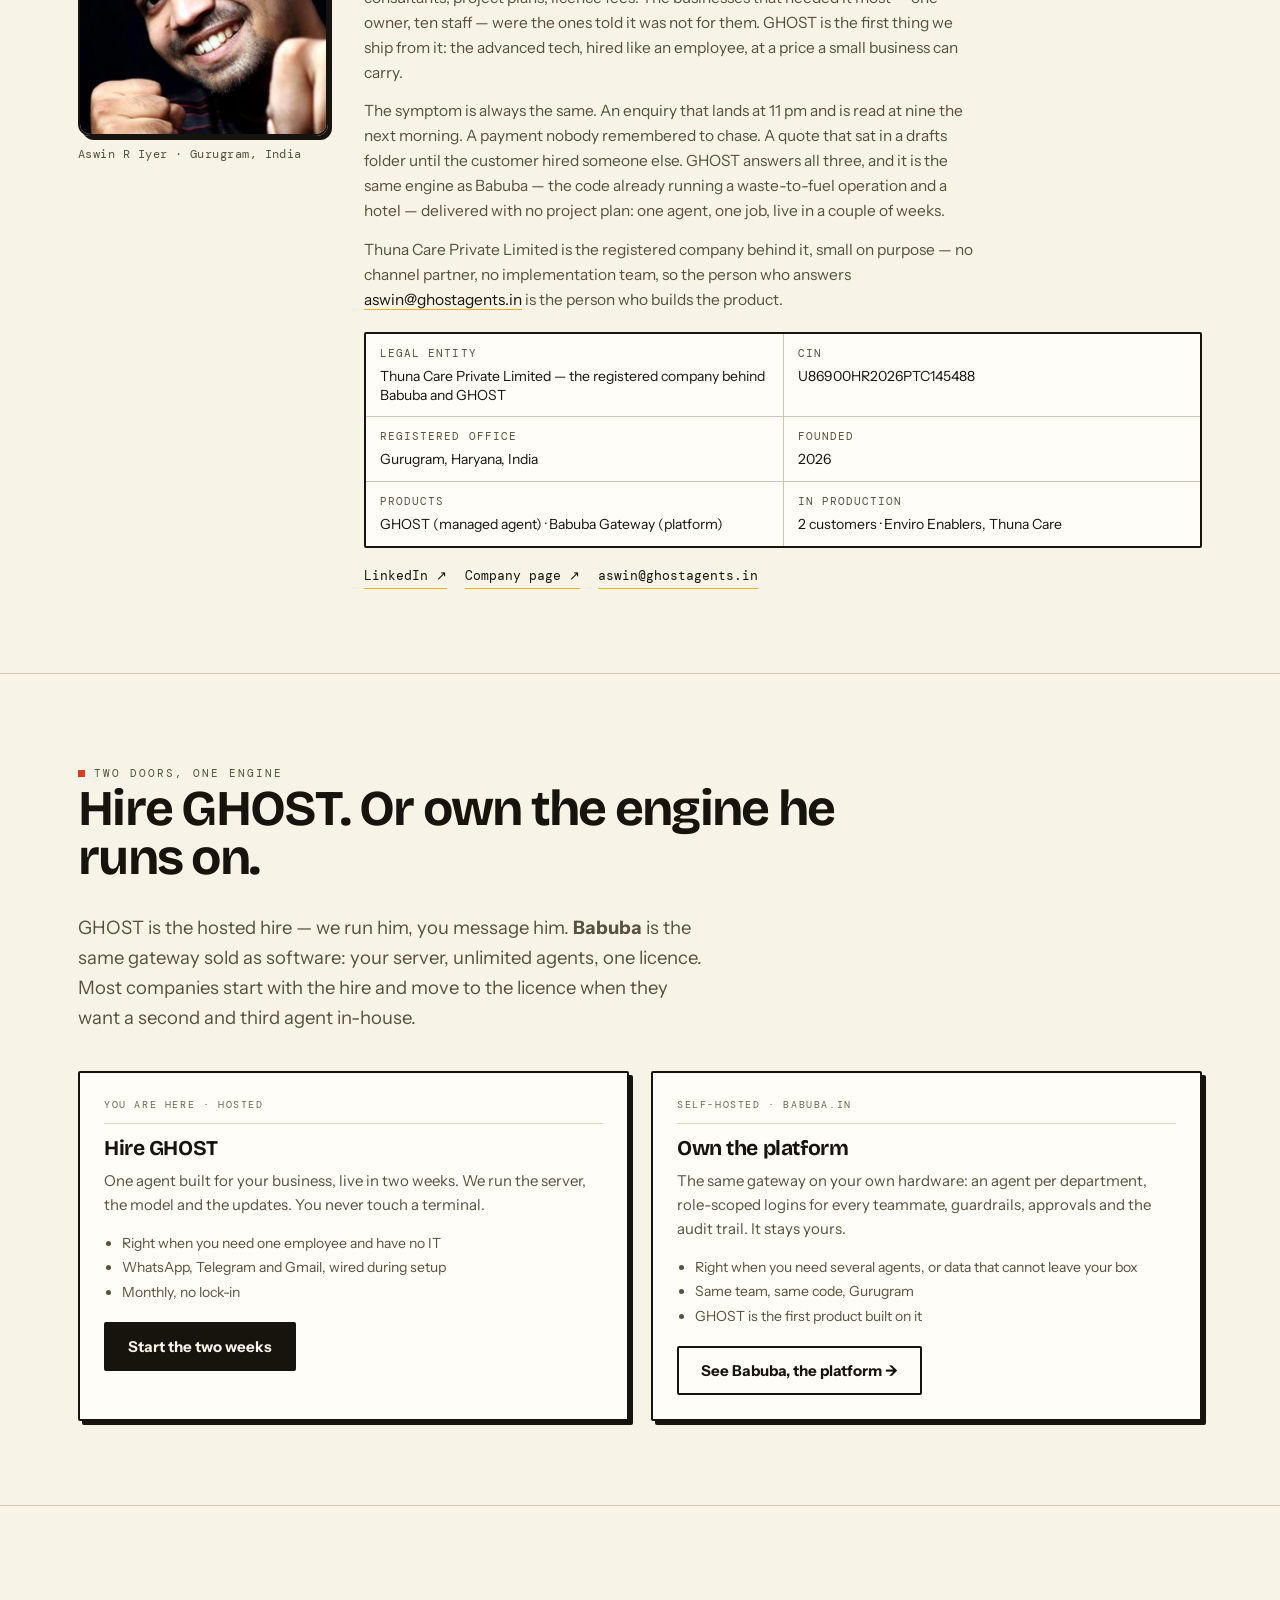
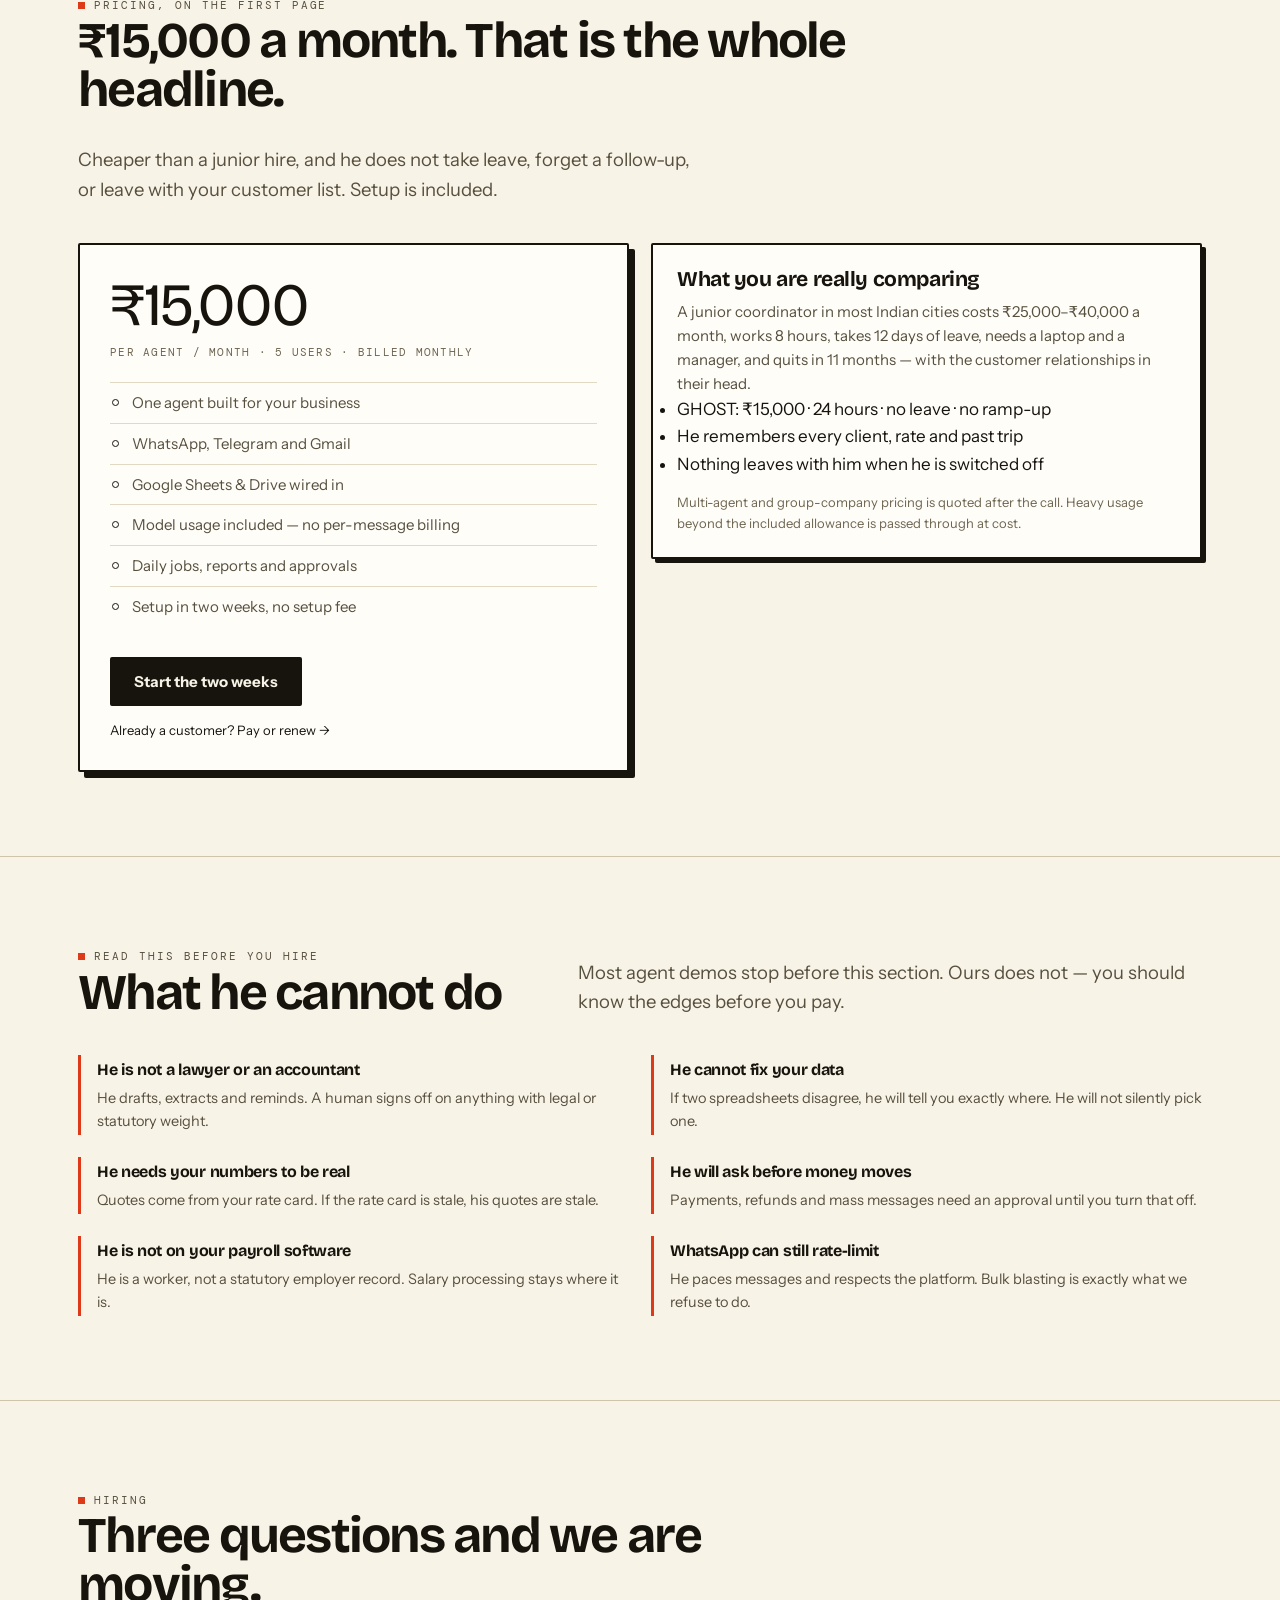
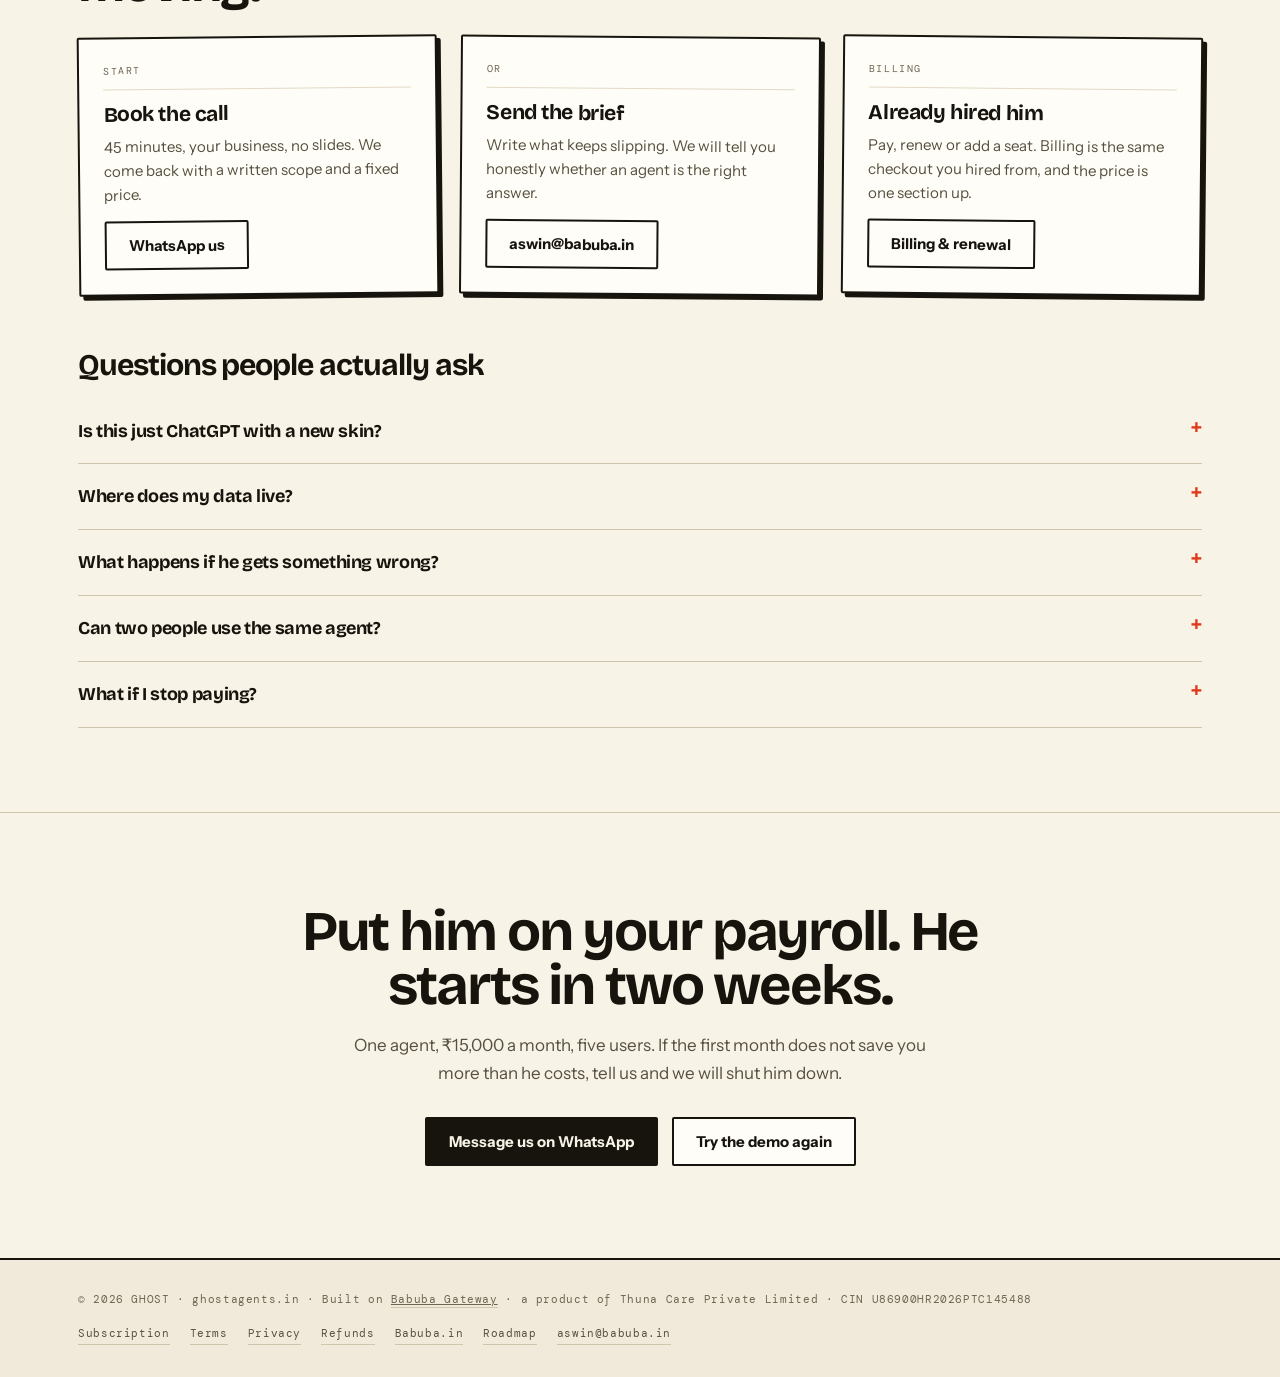
==== commit 74410012: "Company: name the two real customers (Enviro Enablers, Thuna Care)" ====
--- a/index.html
+++ b/index.html
@@ -501,7 +501,7 @@
           <div><dt>Registered office</dt><dd>Gurugram, Haryana, India</dd></div>
           <div><dt>Founded</dt><dd>2026</dd></div>
           <div><dt>Products</dt><dd>GHOST (managed agent) &middot; Babuba Gateway (platform)</dd></div>
-          <div><dt>In production</dt><dd>2 customers &middot; Enviro Enablers, Hotel Vibe</dd></div>
+          <div><dt>In production</dt><dd>2 customers &middot; Enviro Enablers, Thuna Care</dd></div>
         </dl>
         <div class="team-links">
           <a href="https://www.linkedin.com/in/aswin-r-9a4b733a3" target="_blank" rel="noopener">LinkedIn &#8599;</a>
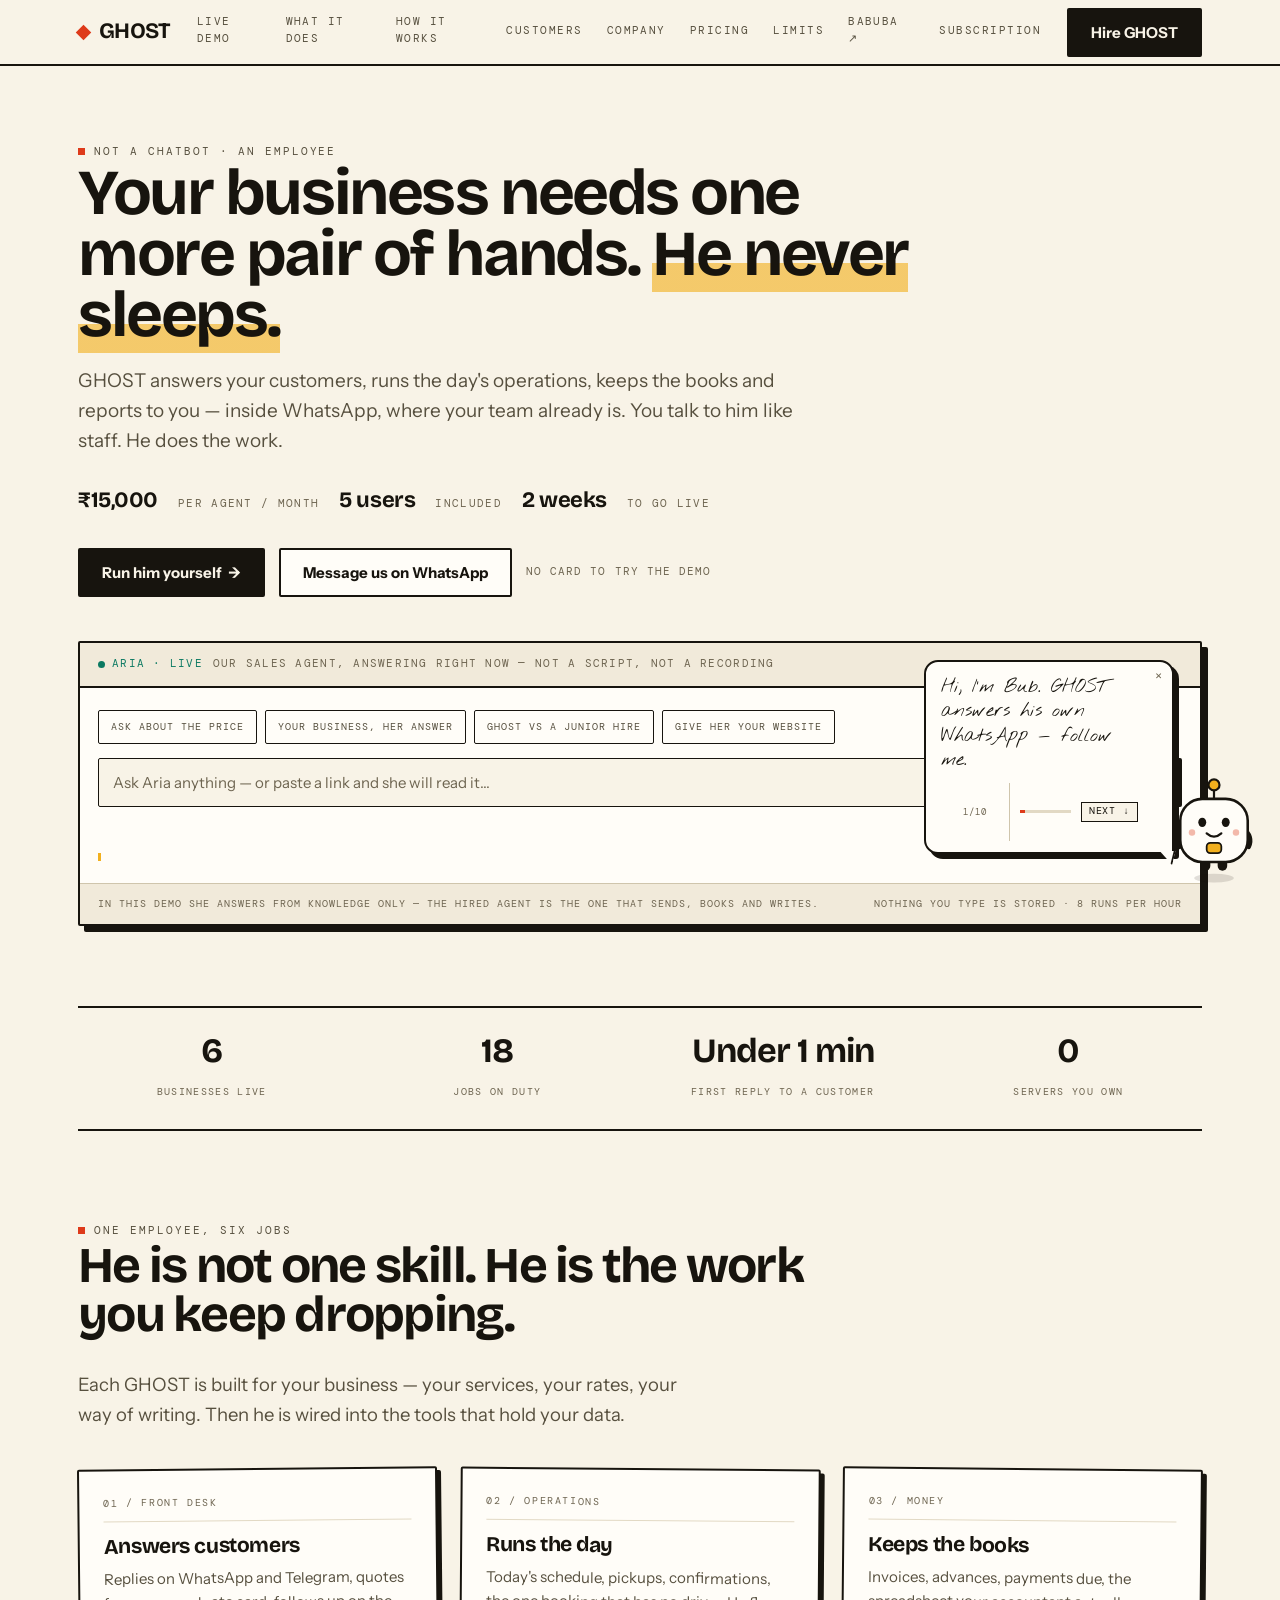
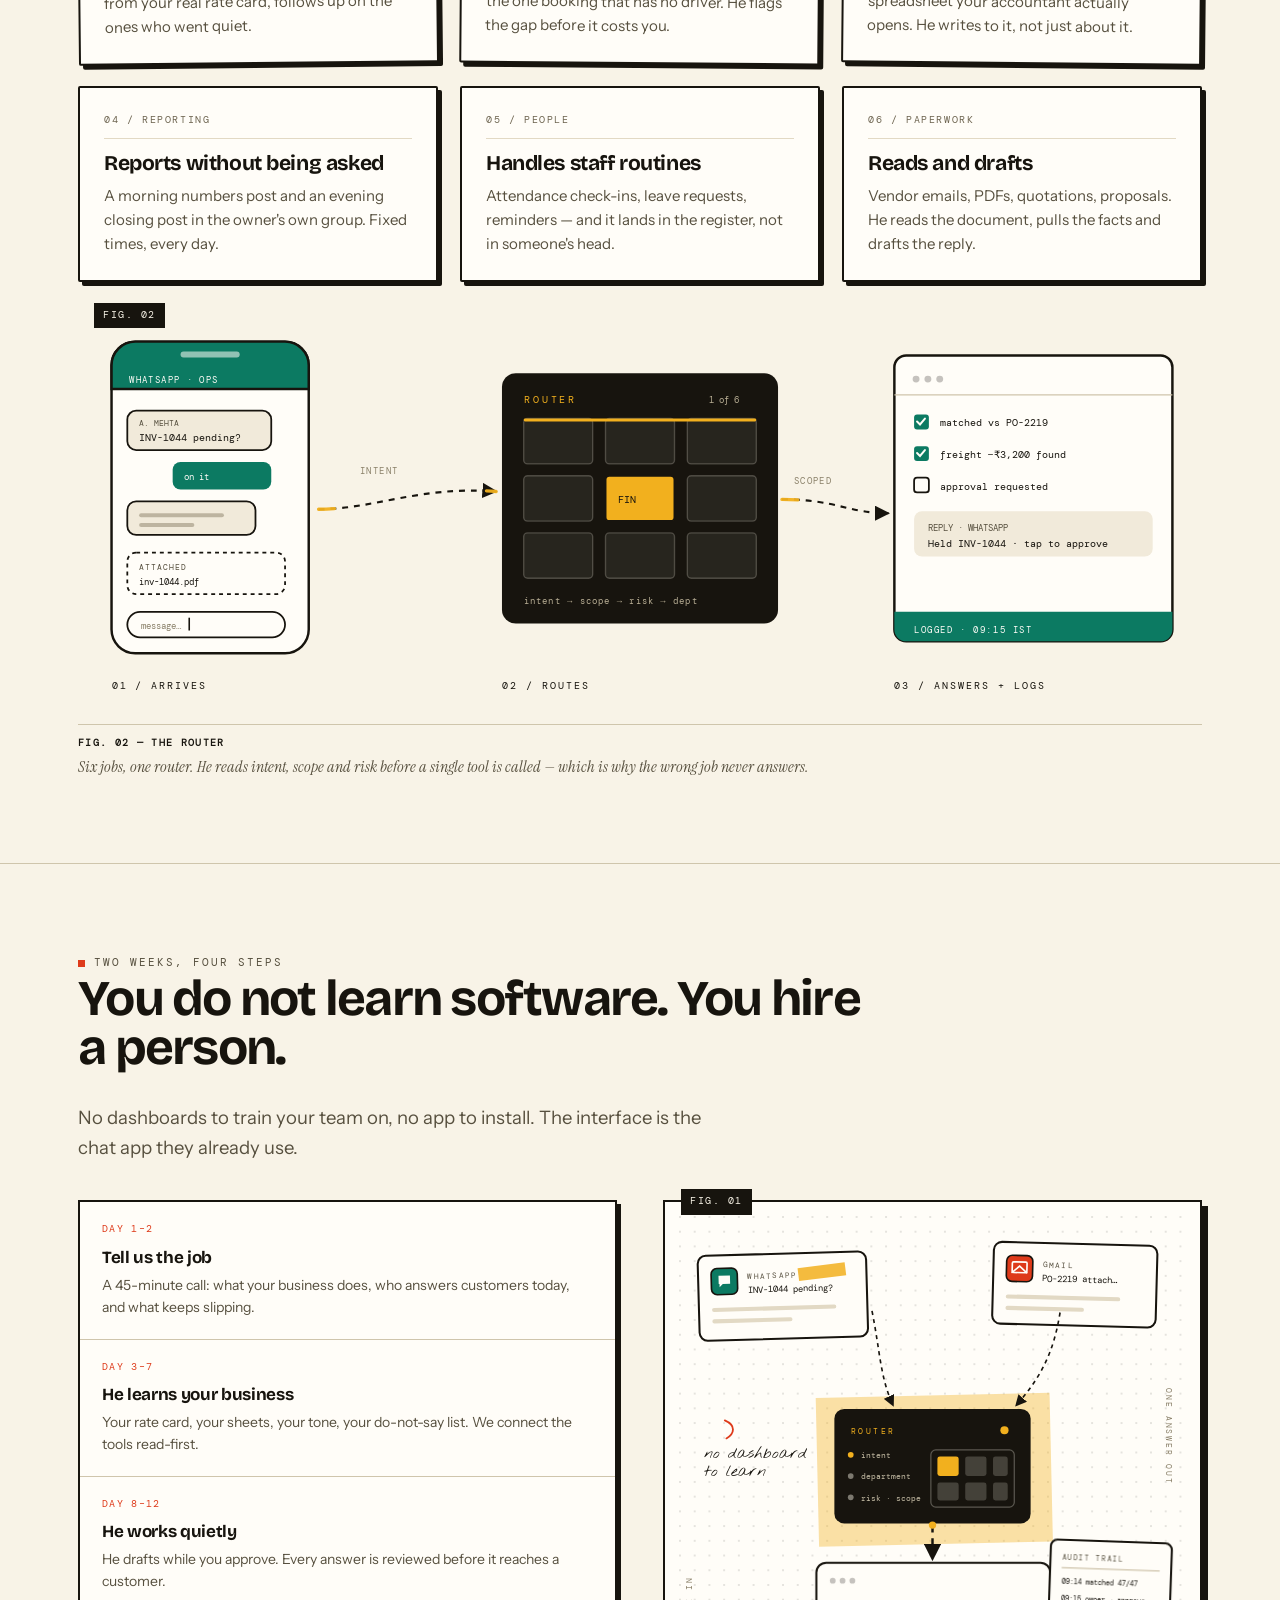
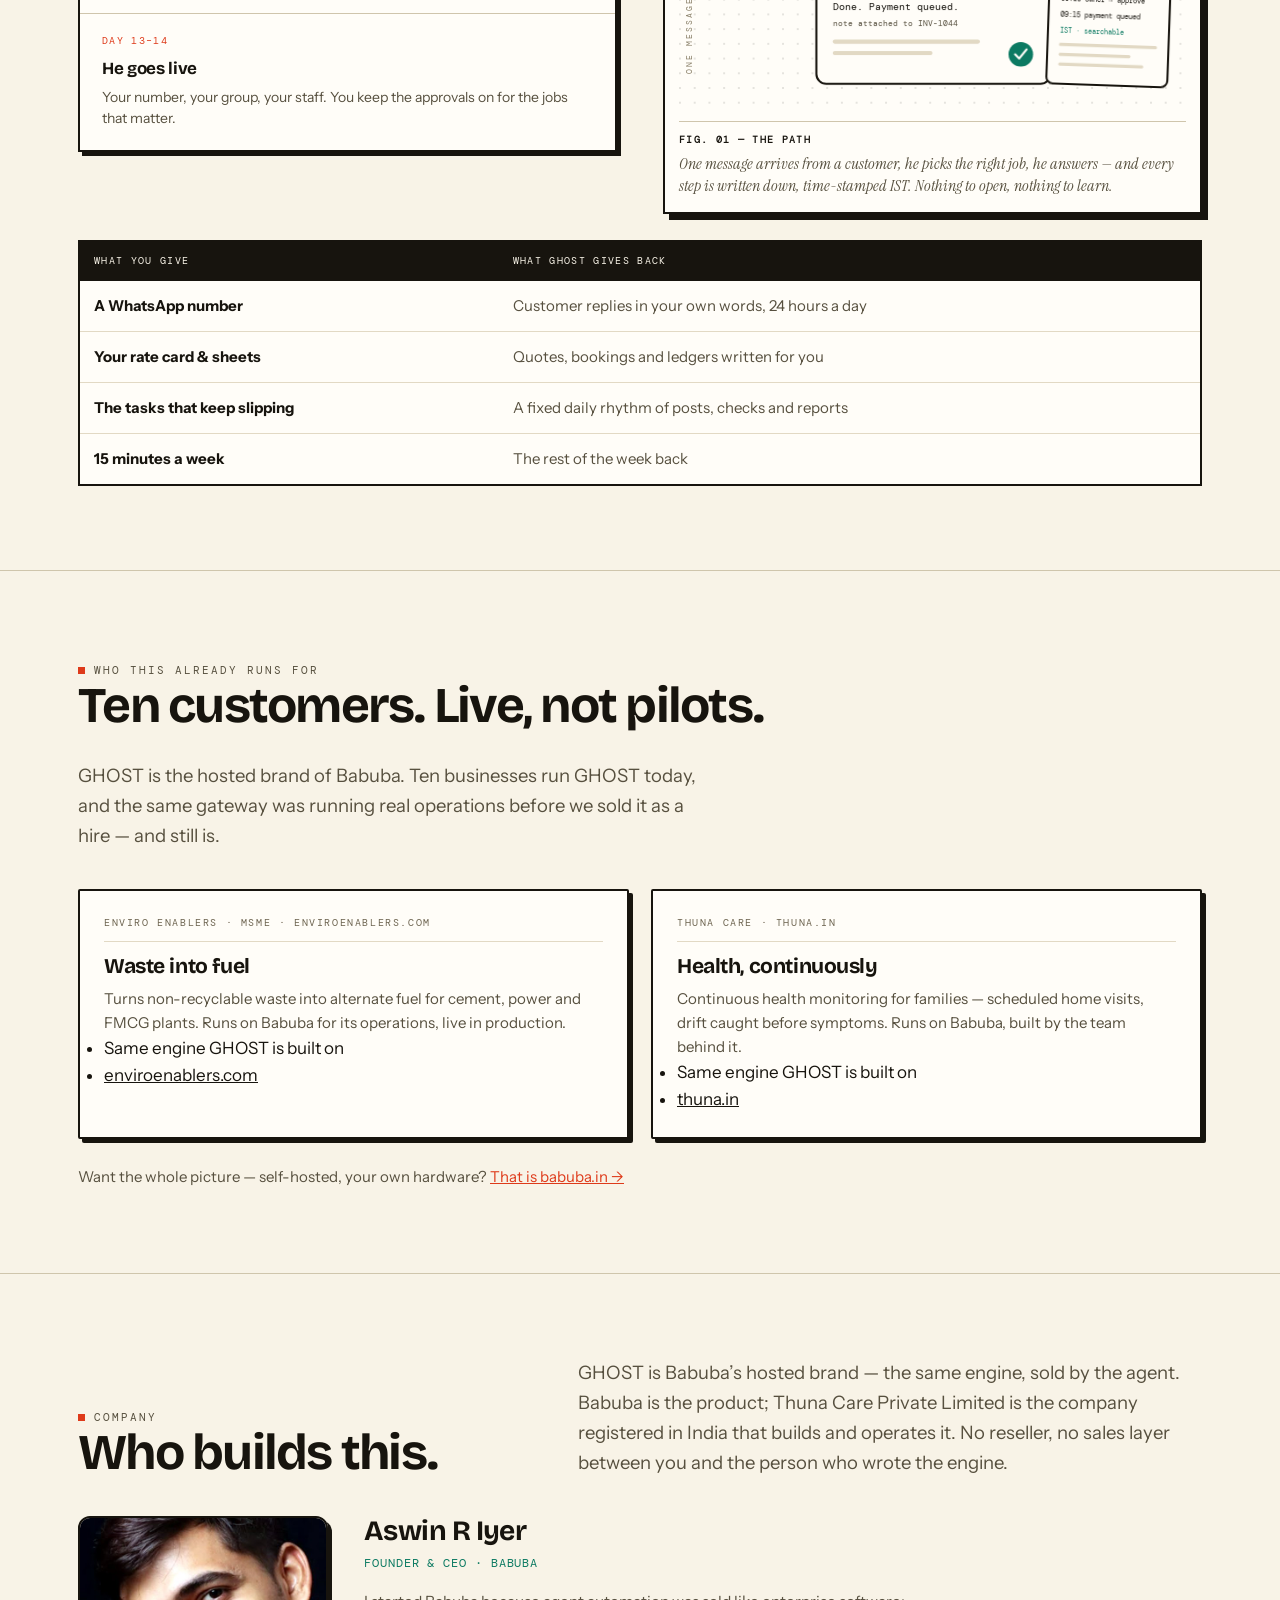
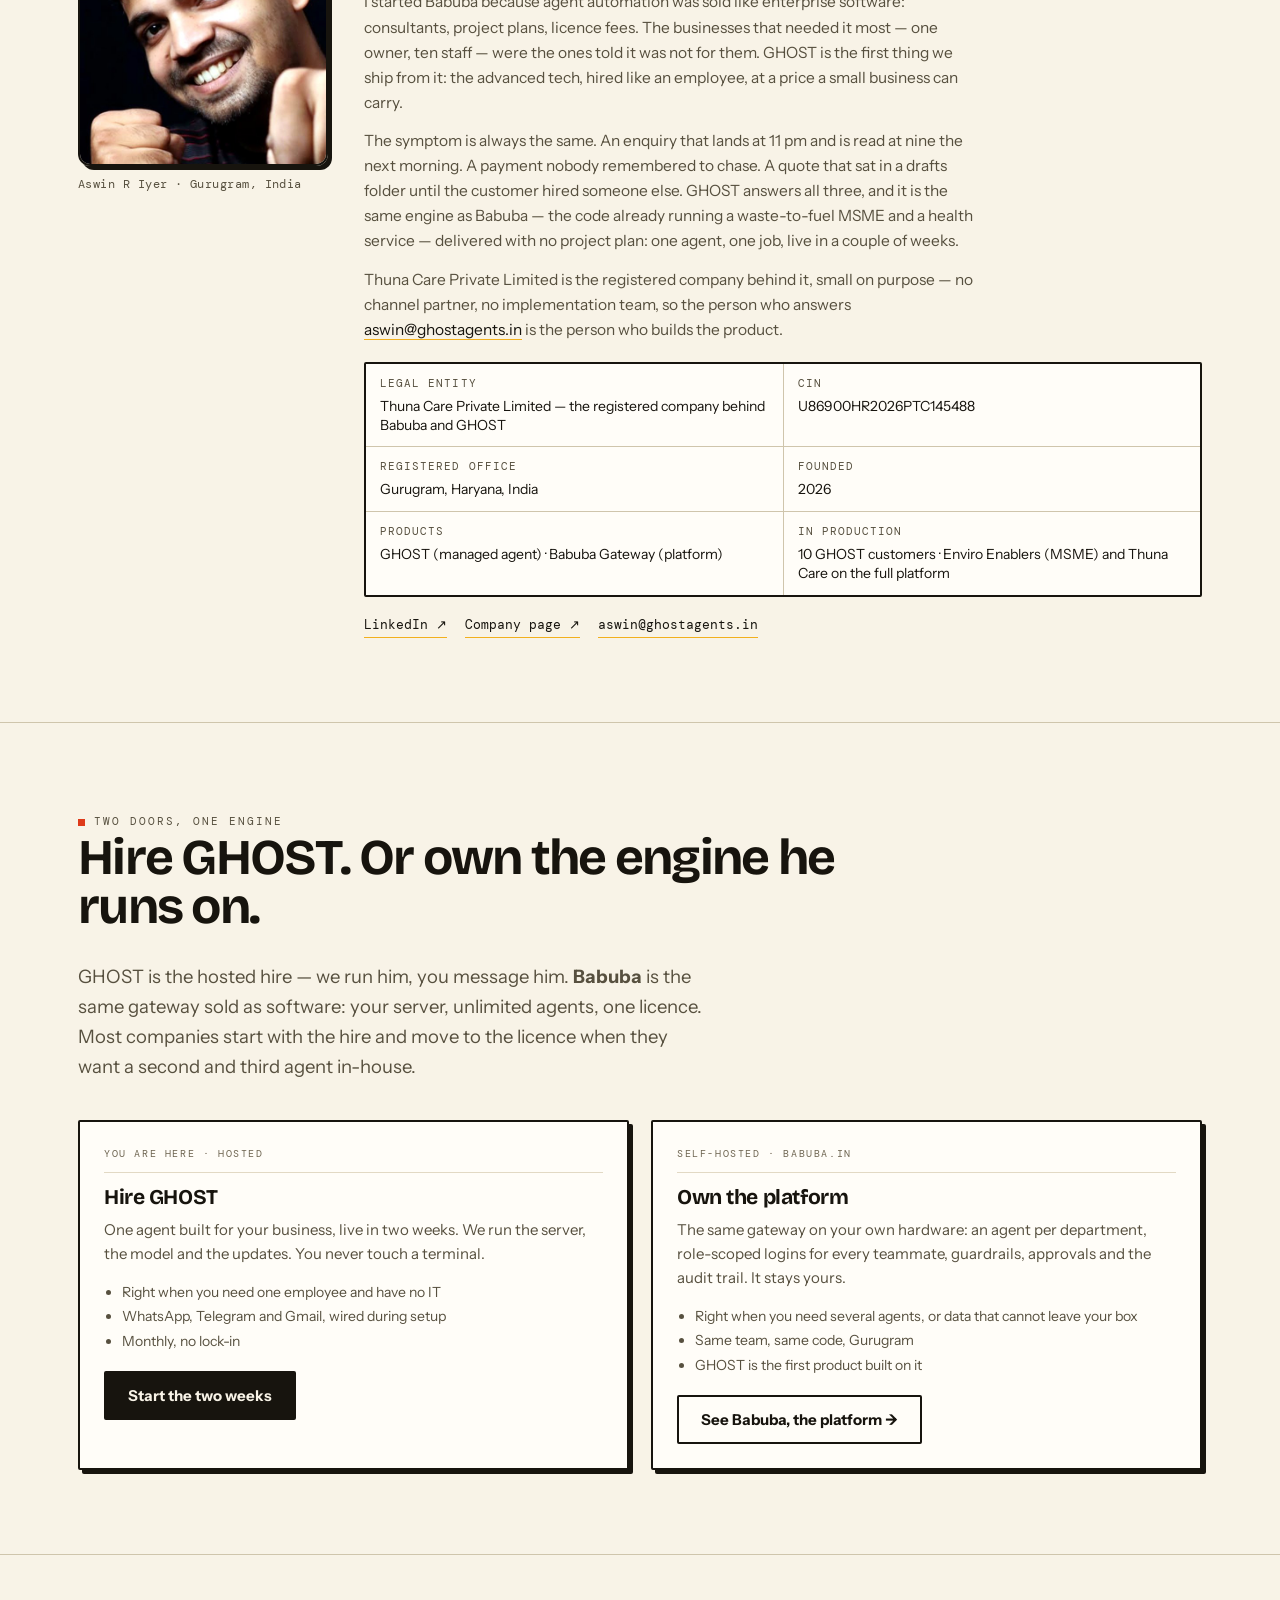
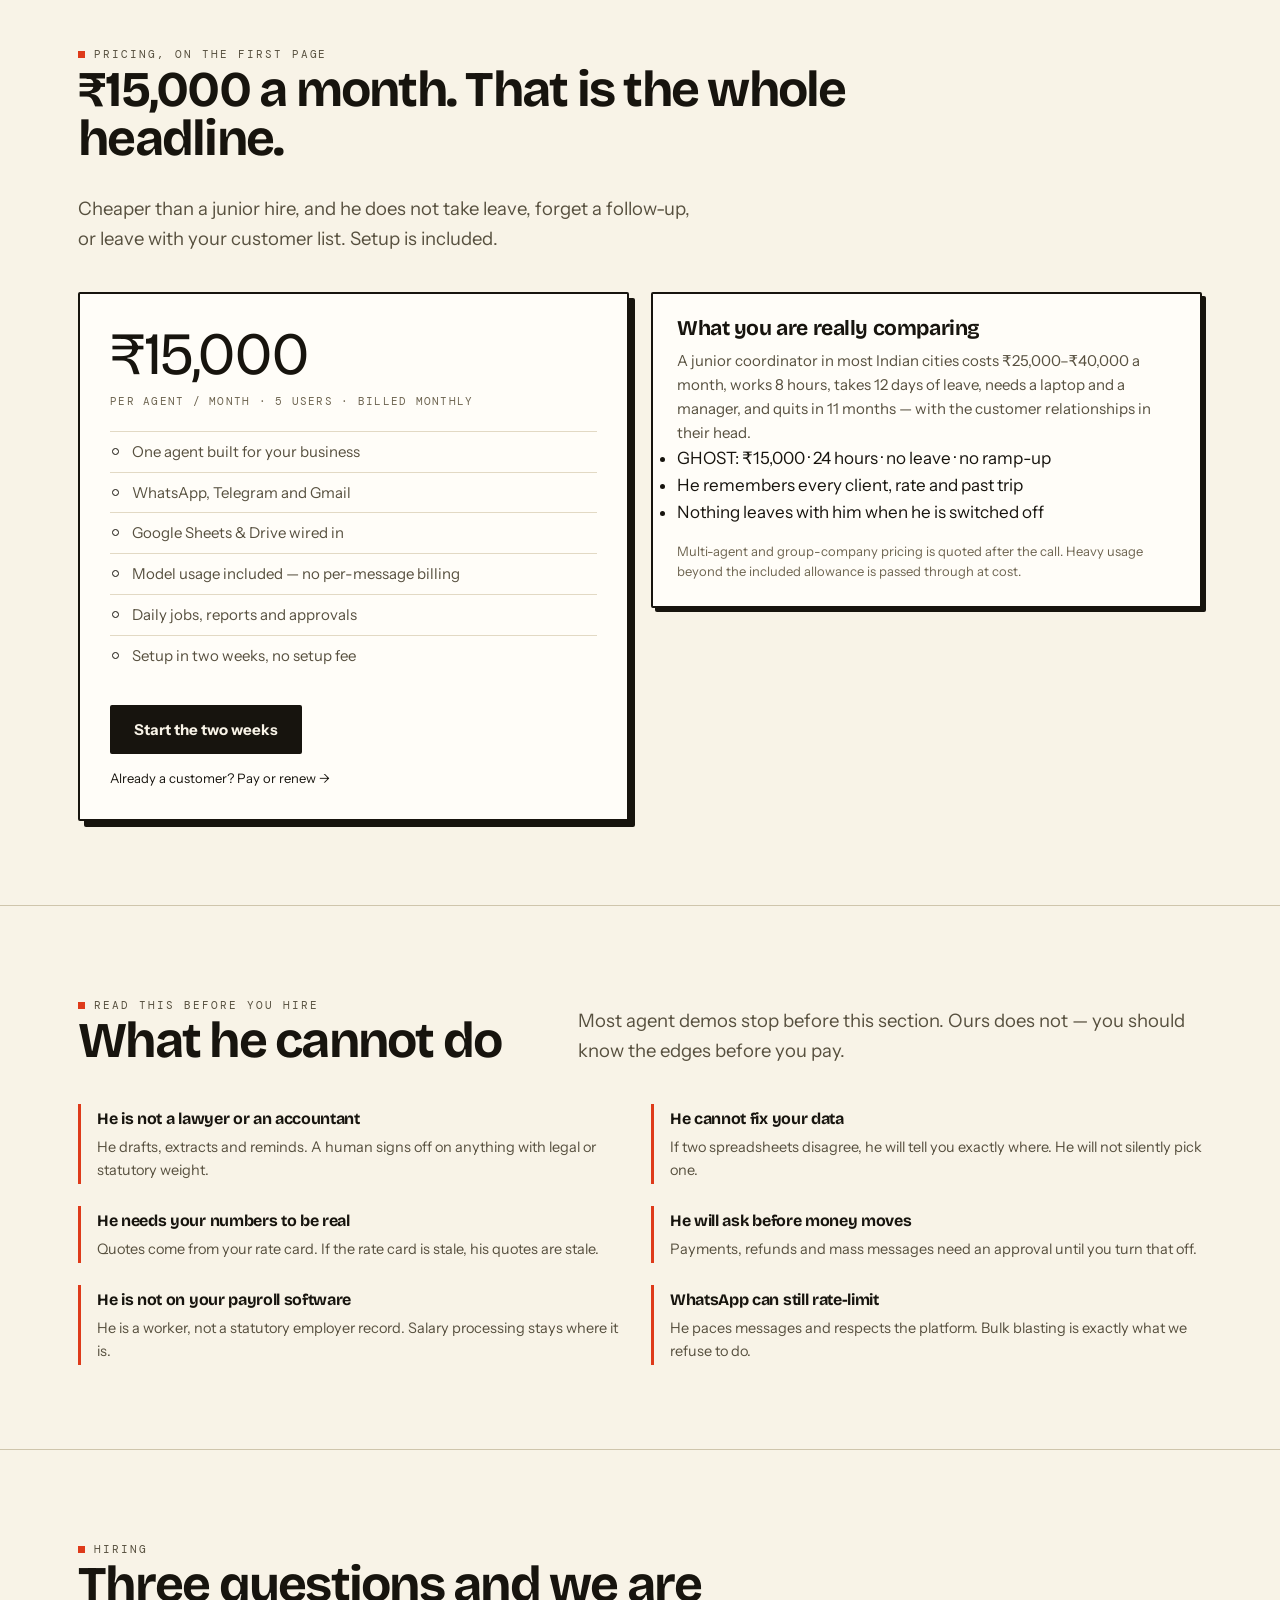
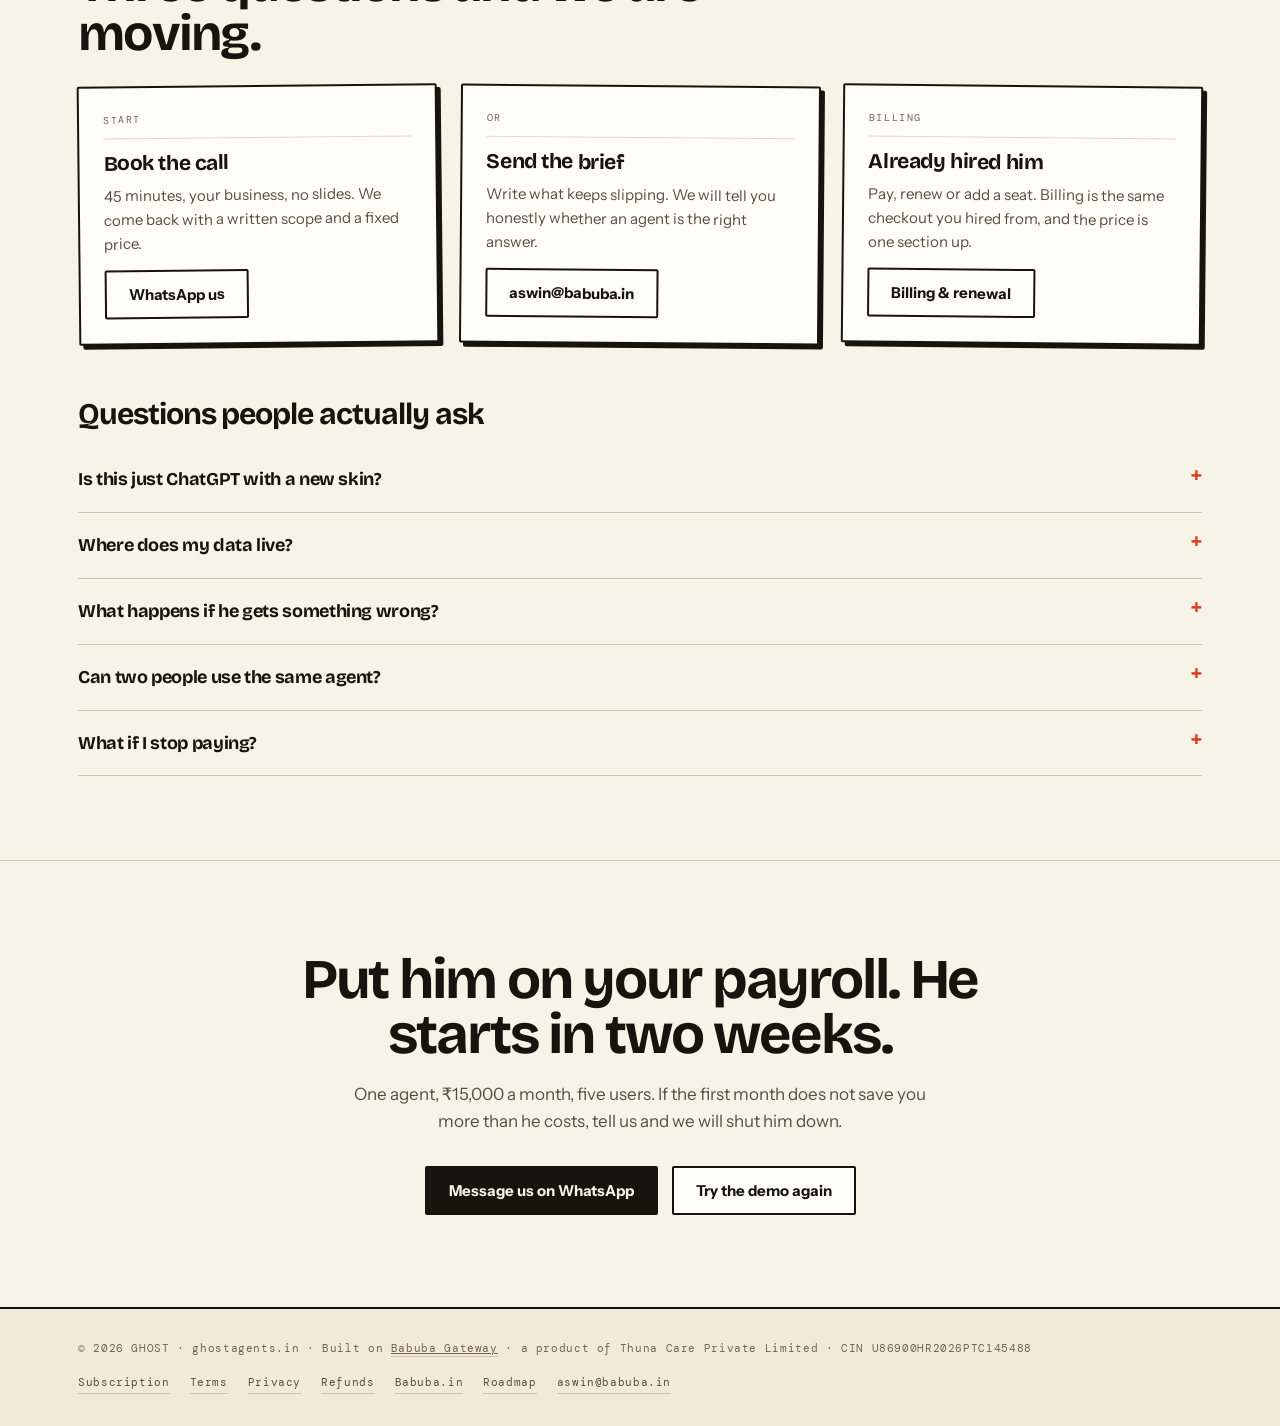
==== commit 2cb18929: "Customers: 10 GHOST customers live; Enviro Enablers named as an MSME" ====
--- a/index.html
+++ b/index.html
@@ -445,13 +445,13 @@
     <div class="head">
       <div>
         <span class="eyebrow">Who this already runs for</span>
-        <h2 class="sec-t">Two companies. Live, not pilots.</h2>
-      </div>
-      <p class="lede">GHOST is the hosted brand of Babuba. The same gateway was already running real operations before we sold it as a hire &mdash; and still is.</p>
+        <h2 class="sec-t">Ten customers. Live, not pilots.</h2>
+      </div>
+      <p class="lede">GHOST is the hosted brand of Babuba. Ten businesses run GHOST today, and the same gateway was running real operations before we sold it as a hire &mdash; and still is.</p>
     </div>
     <div class="grid2">
       <div class="card">
-        <span class="num">ENVIRO ENABLERS &middot; enviroenablers.com</span>
+        <span class="num">ENVIRO ENABLERS &middot; MSME &middot; enviroenablers.com</span>
         <h3>Waste into fuel</h3>
         <p>Turns non-recyclable waste into alternate fuel for cement, power and FMCG plants. Runs on Babuba for its operations, live in production.</p>
         <ul>
@@ -493,7 +493,7 @@
         <h3 class="team-name">Aswin R Iyer</h3>
         <div class="team-role">Founder &amp; CEO &middot; Babuba</div>
         <p>I started Babuba because agent automation was sold like enterprise software: consultants, project plans, licence fees. The businesses that needed it most &mdash; one owner, ten staff &mdash; were the ones told it was not for them. GHOST is the first thing we ship from it: the advanced tech, hired like an employee, at a price a small business can carry.</p>
-        <p>The symptom is always the same. An enquiry that lands at 11 pm and is read at nine the next morning. A payment nobody remembered to chase. A quote that sat in a drafts folder until the customer hired someone else. GHOST answers all three, and it is the same engine as Babuba &mdash; the code already running a waste-to-fuel operation and a hotel &mdash; delivered with no project plan: one agent, one job, live in a couple of weeks.</p>
+        <p>The symptom is always the same. An enquiry that lands at 11 pm and is read at nine the next morning. A payment nobody remembered to chase. A quote that sat in a drafts folder until the customer hired someone else. GHOST answers all three, and it is the same engine as Babuba &mdash; the code already running a waste-to-fuel MSME and a health service &mdash; delivered with no project plan: one agent, one job, live in a couple of weeks.</p>
         <p>Thuna Care Private Limited is the registered company behind it, small on purpose &mdash; no channel partner, no implementation team, so the person who answers <a href="mailto:aswin@ghostagents.in">aswin@ghostagents.in</a> is the person who builds the product.</p>
         <dl class="team-facts">
           <div><dt>Legal entity</dt><dd>Thuna Care Private Limited &mdash; the registered company behind Babuba and GHOST</dd></div>
@@ -501,7 +501,7 @@
           <div><dt>Registered office</dt><dd>Gurugram, Haryana, India</dd></div>
           <div><dt>Founded</dt><dd>2026</dd></div>
           <div><dt>Products</dt><dd>GHOST (managed agent) &middot; Babuba Gateway (platform)</dd></div>
-          <div><dt>In production</dt><dd>2 customers &middot; Enviro Enablers, Thuna Care</dd></div>
+          <div><dt>In production</dt><dd>10 GHOST customers &middot; Enviro Enablers (MSME) and Thuna Care on the full platform</dd></div>
         </dl>
         <div class="team-links">
           <a href="https://www.linkedin.com/in/aswin-r-9a4b733a3" target="_blank" rel="noopener">LinkedIn &#8599;</a>
